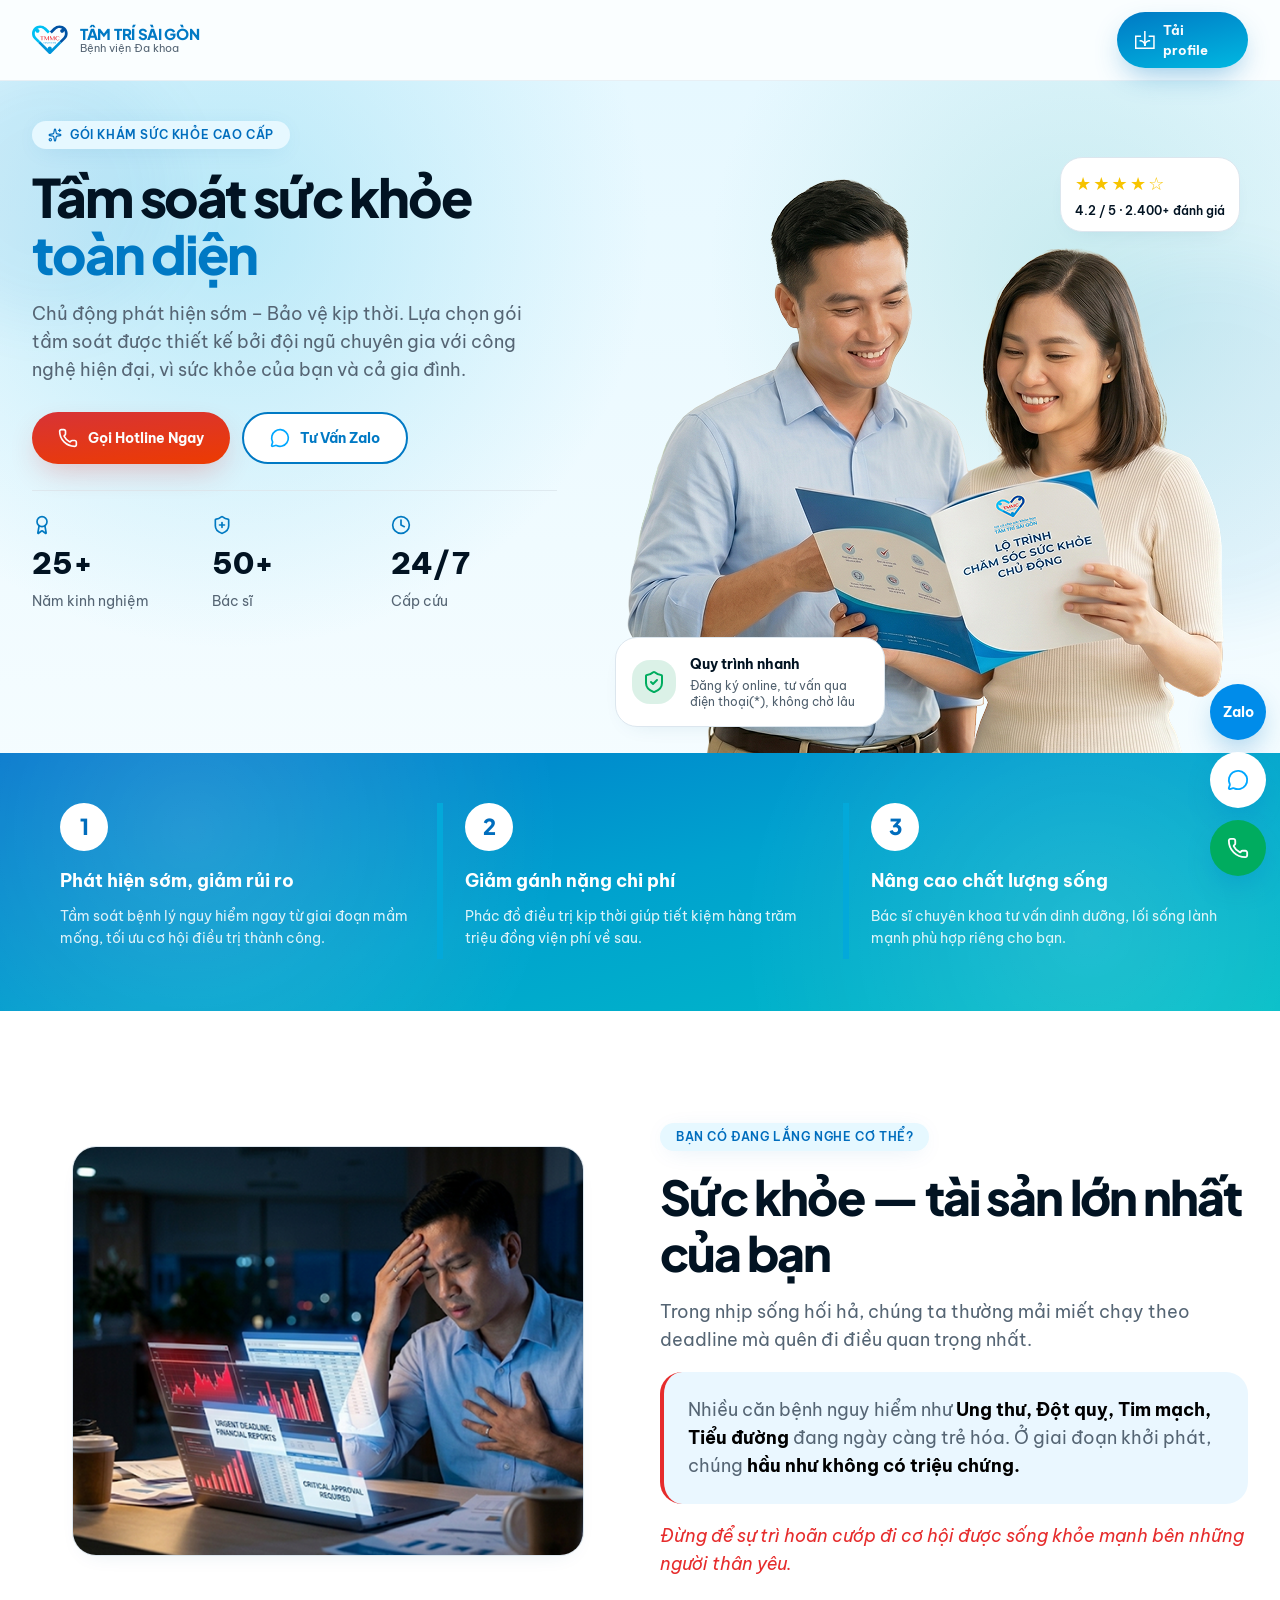
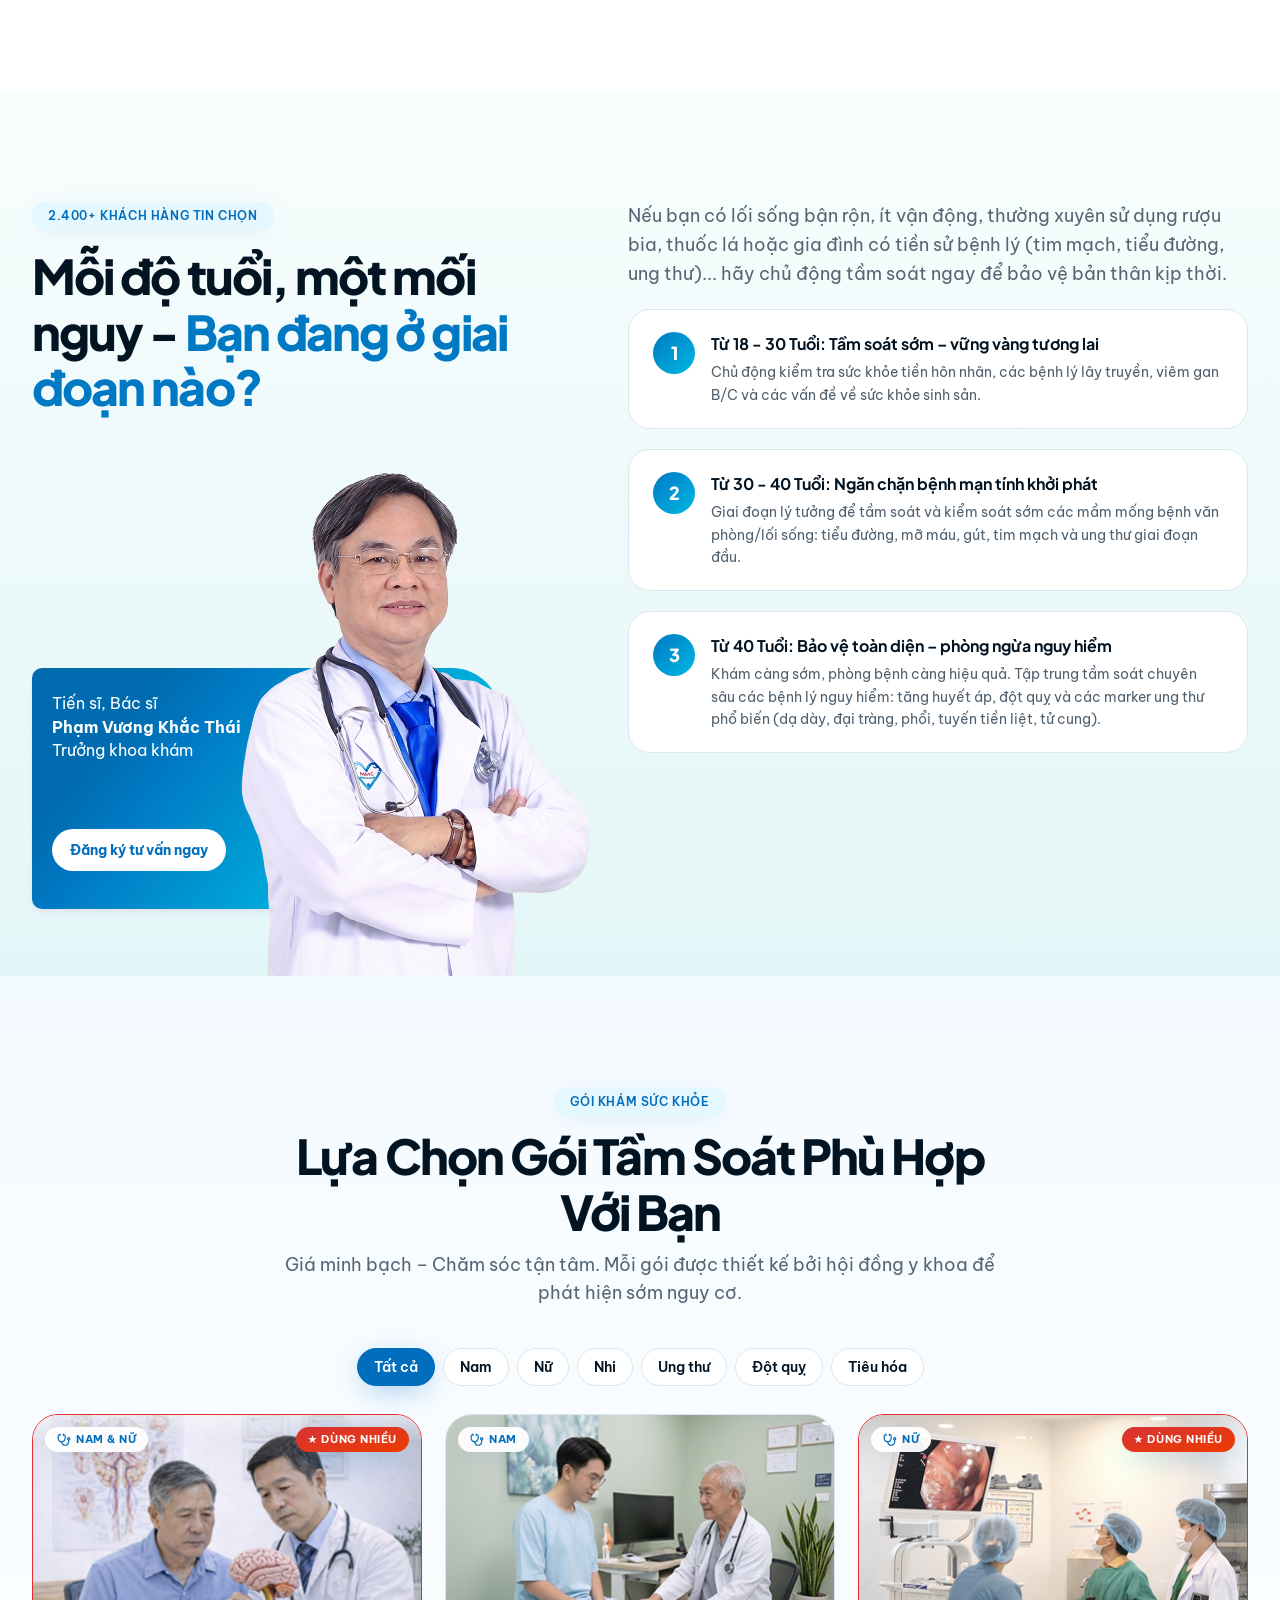
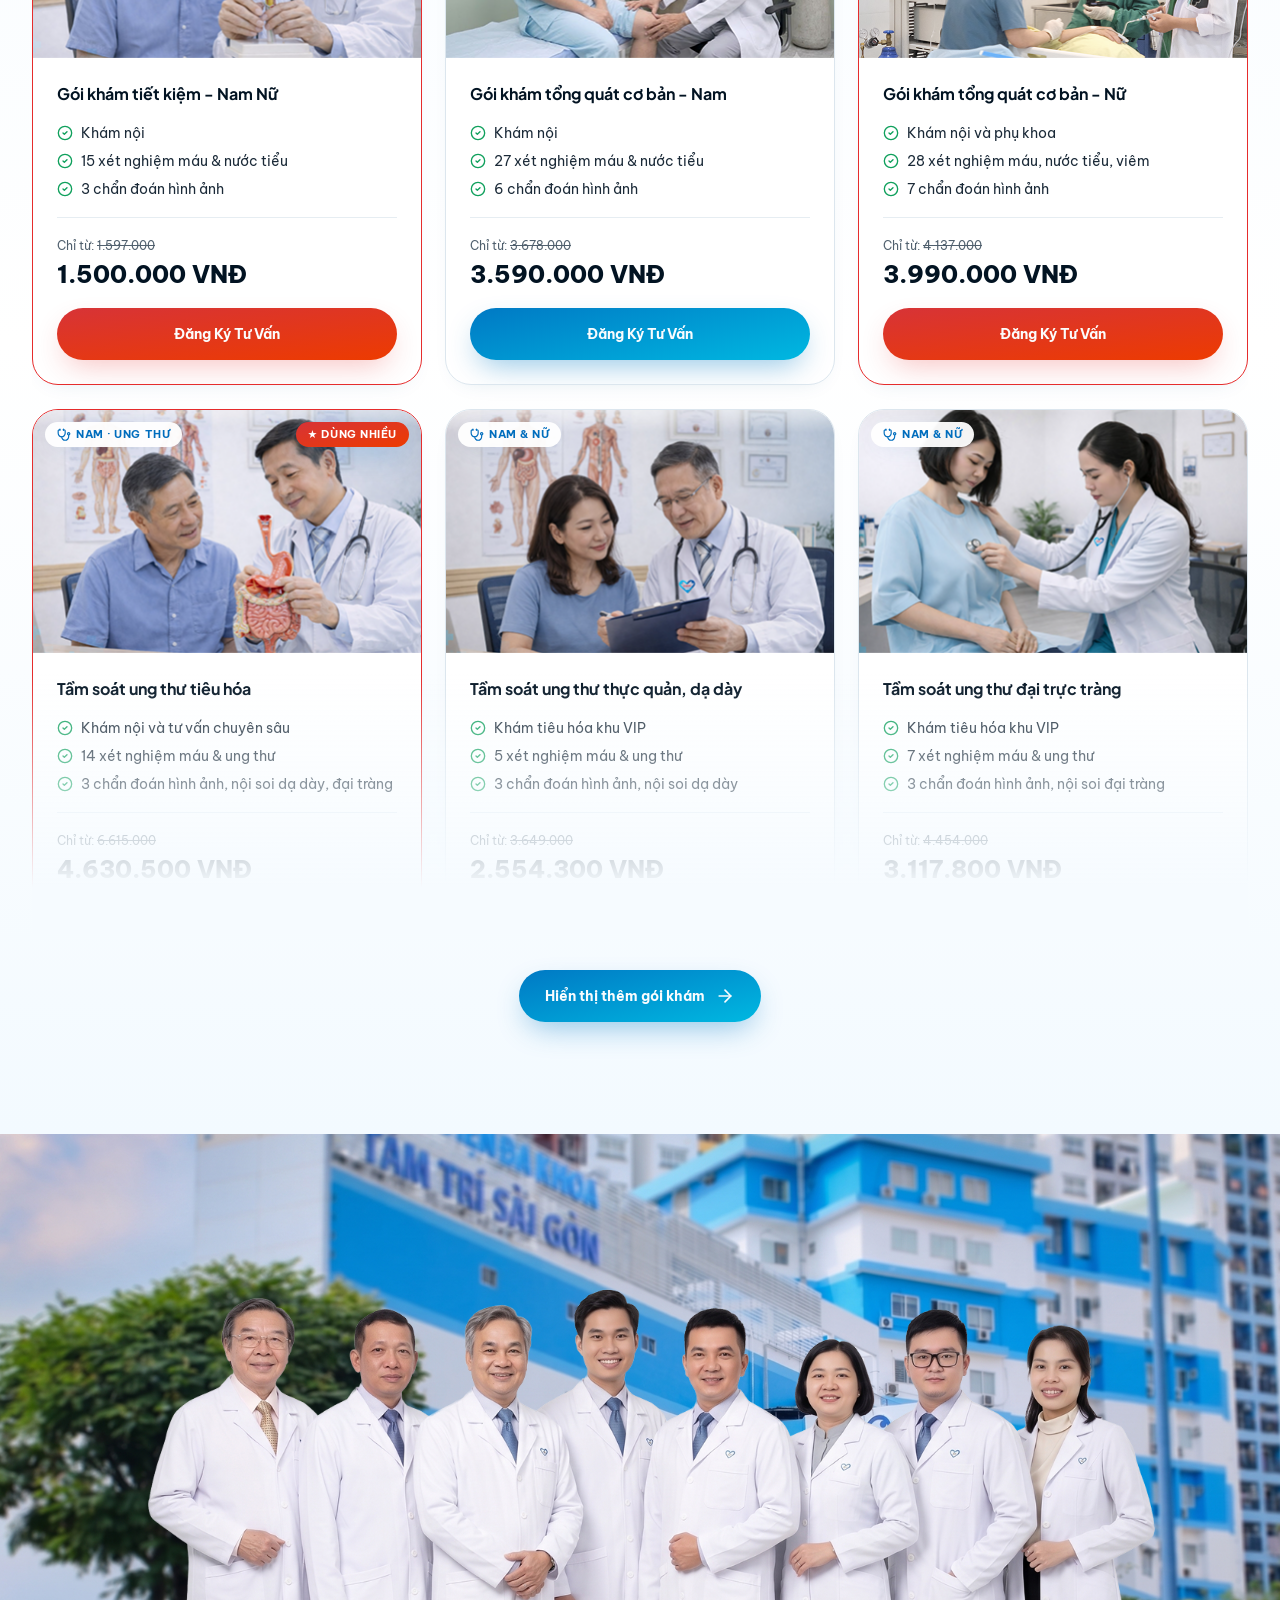
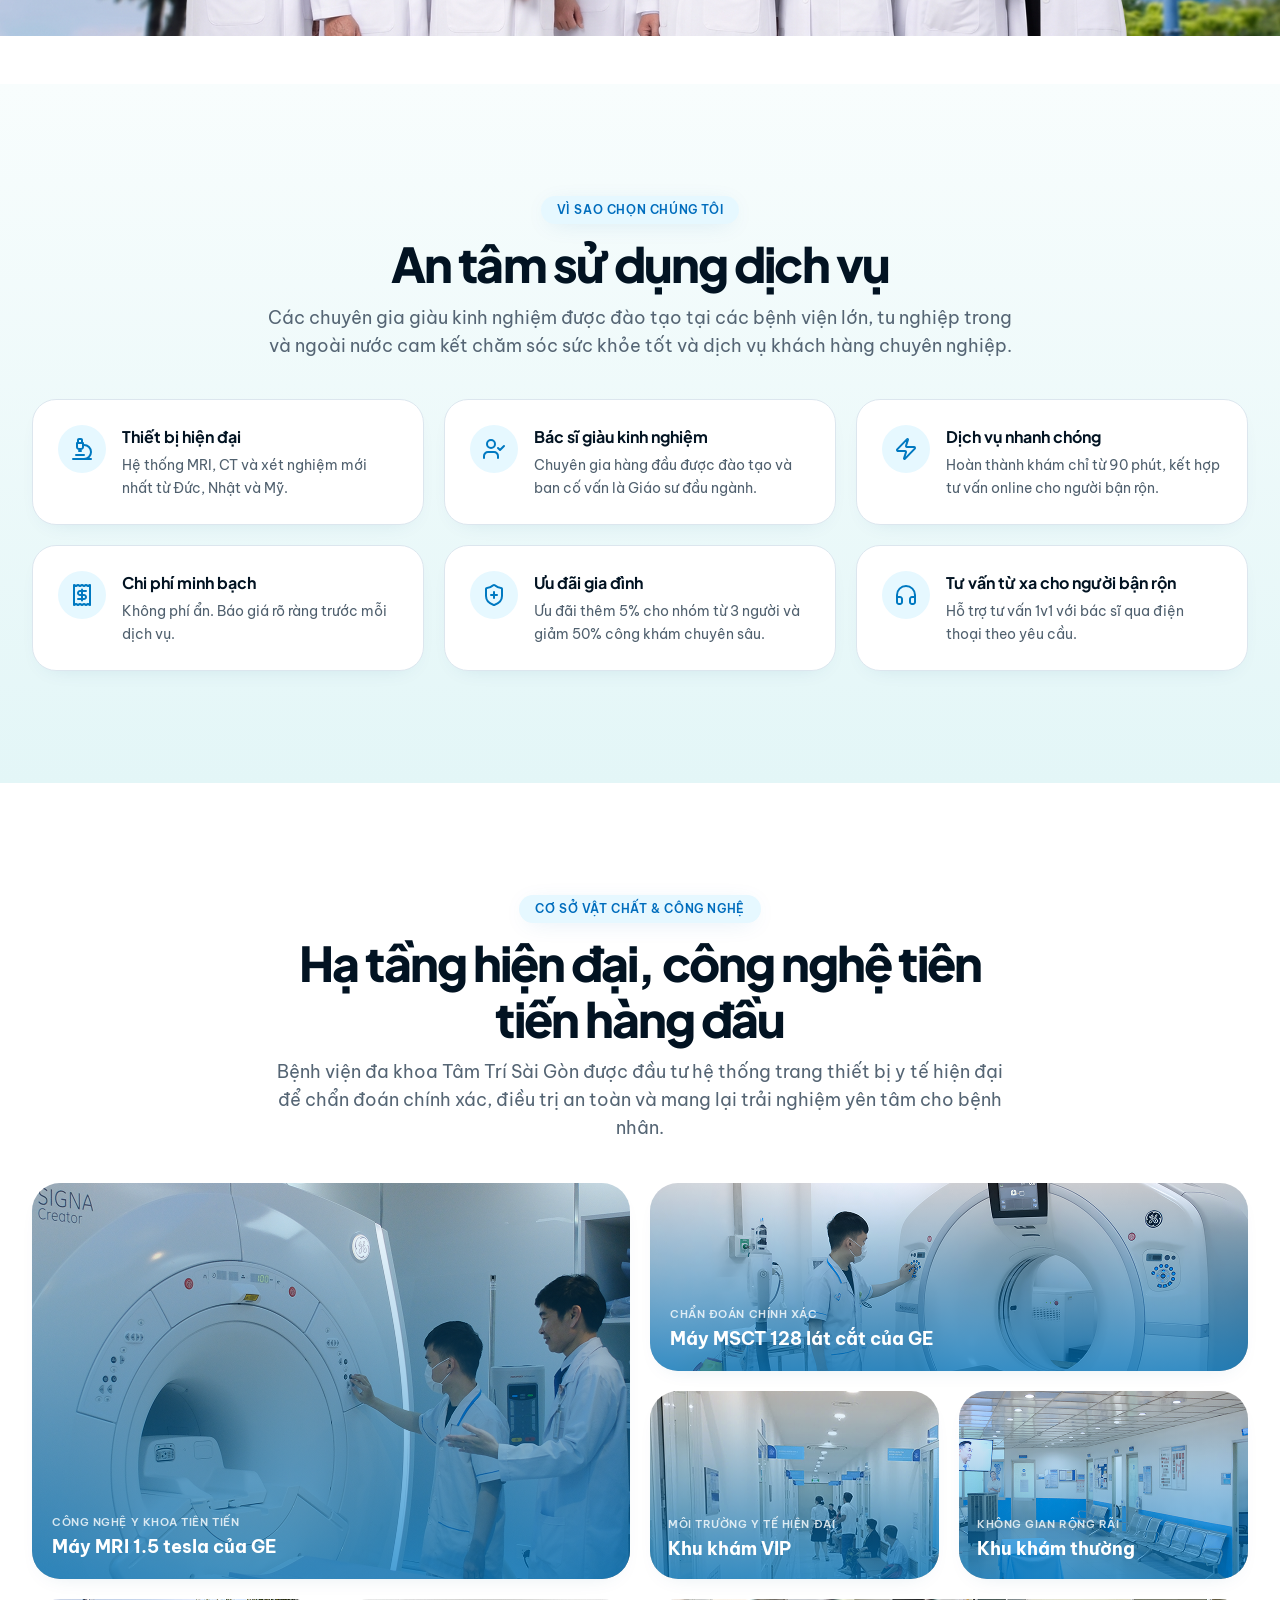
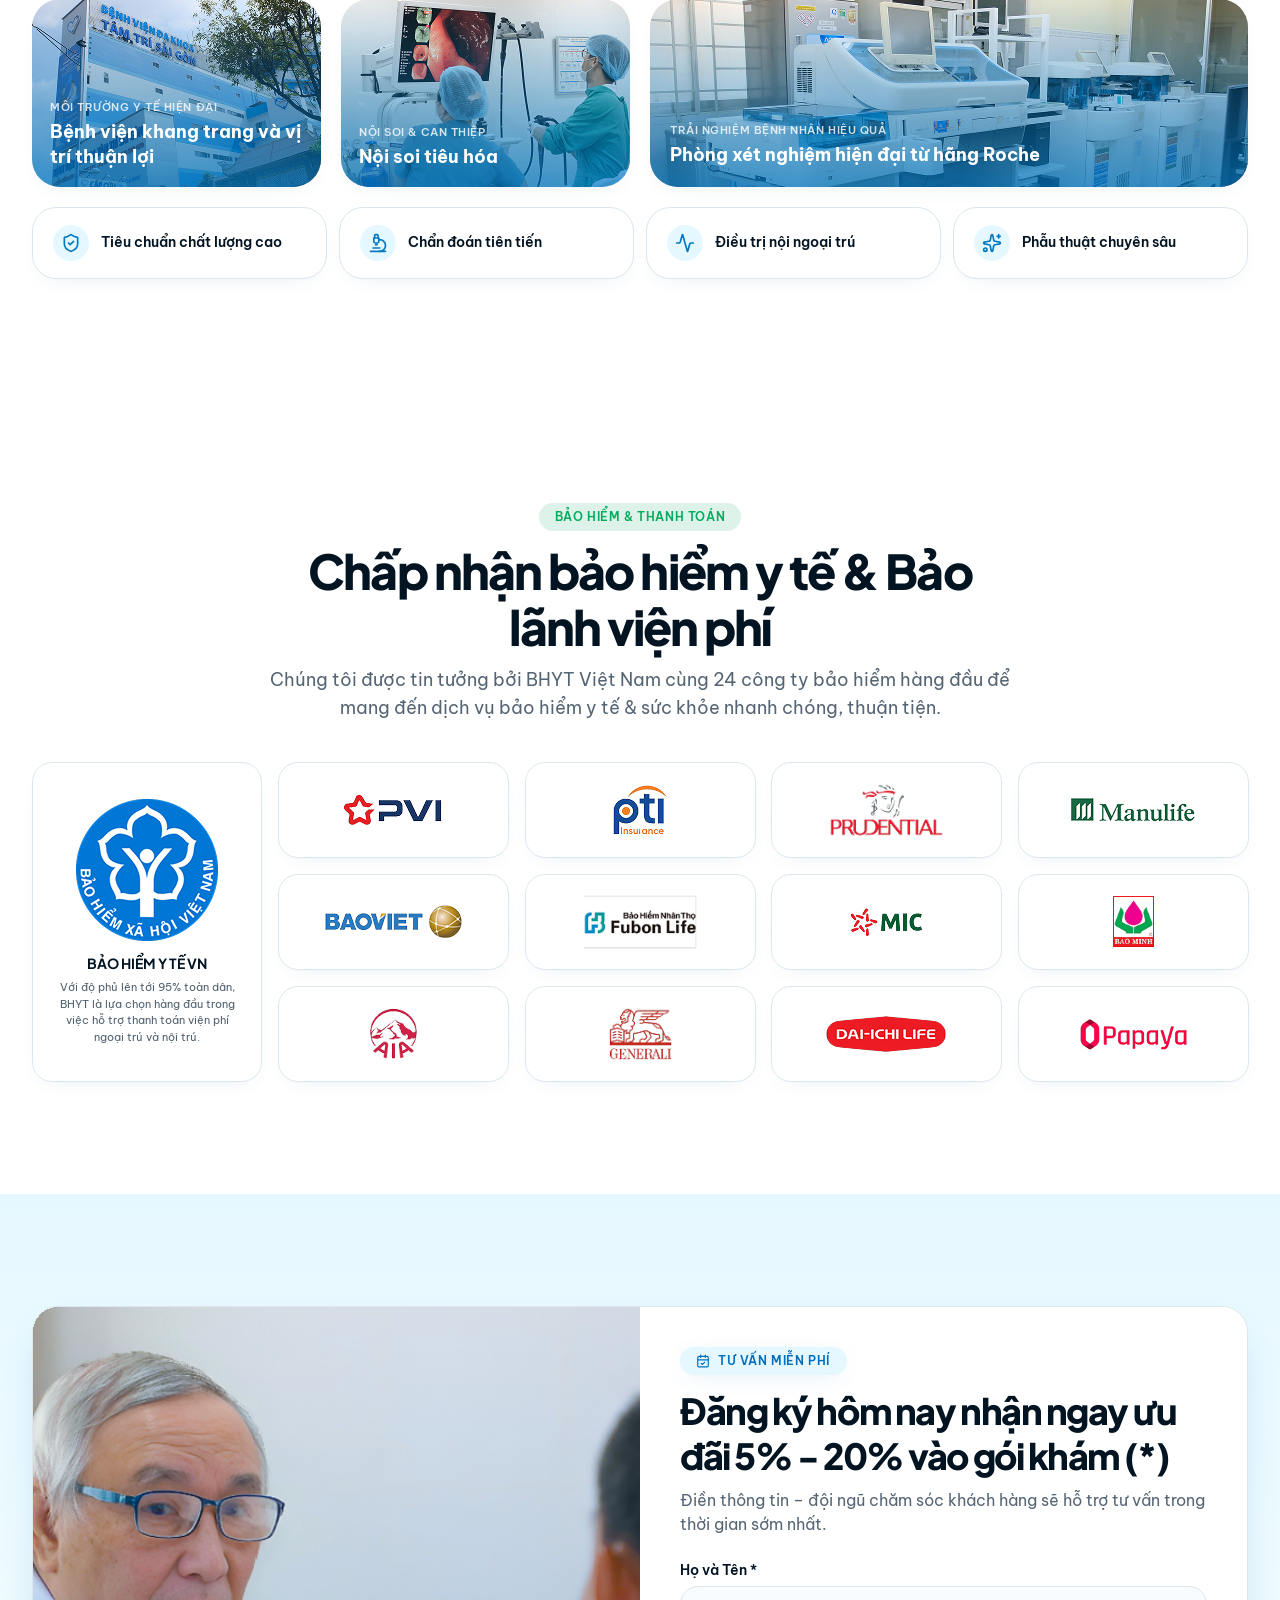
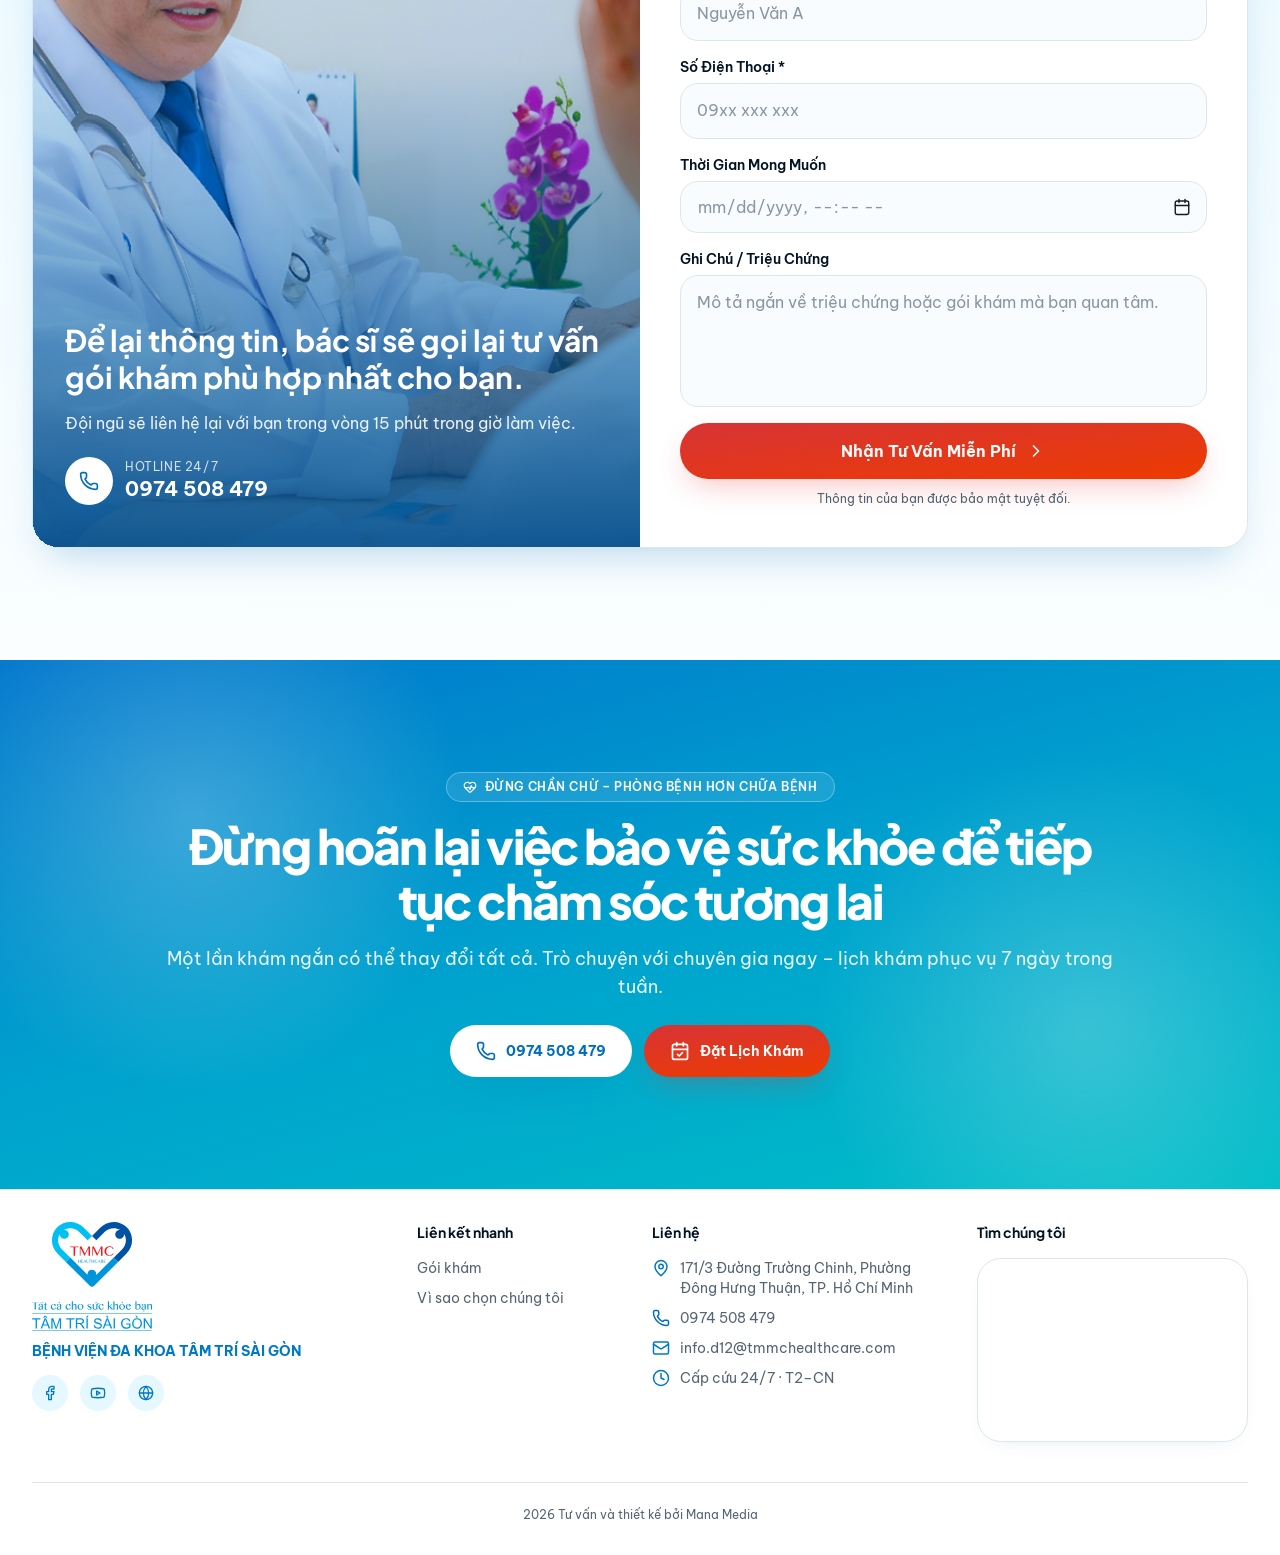
==== index.html @ 932e4b63 "fix lỗi in đậm chống Bot" ====
<!DOCTYPE html>
<html lang="vi">
  <head>
    <meta charset="UTF-8" />
    <meta name="viewport" content="width=device-width, initial-scale=1.0" />
    <link rel="icon" type="image/svg+xml" href="assets/icons/icon-17.svg" />
    <link rel="apple-touch-icon" href="assets/icons/icon-17.svg" />
    <script>
      document.documentElement.classList.add("reveal-ready");
    </script>
    <title>Tầm soát sức khỏe toàn diện | Tâm Trí Sài Gòn</title>
    <meta
      name="description"
      content="Landing page giới thiệu gói tầm soát sức khỏe toàn diện của Bệnh viện Đa khoa Tâm Trí Sài Gòn."
    />
    <link rel="stylesheet" href="styles.css?v=5" />
  </head>
  <body id="top">
    <header class="site-header">
      <div class="container header-inner">
        <a class="brand" href="#top" aria-label="Tâm Trí Sài Gòn">
          <span class="brand-mark" aria-hidden="true"></span>
          <span class="brand-copy">
            <strong>TÂM TRÍ SÀI GÒN</strong>
            <span>Bệnh viện Đa khoa</span>
          </span>
        </a>
        <a class="btn btn-primary btn-download" href="#contact">
          <span class="btn-icon" aria-hidden="true">
            <img class="icon-image" src="assets/icons/icon-18.svg" alt="" />
          </span>
          Tải profile
        </a>
      </div>
    </header>

    <main>
      <section class="hero">
        <div class="hero-glow hero-glow-left"></div>
        <div class="hero-glow hero-glow-right"></div>
        <div class="container hero-grid">
          <div class="hero-copy">
            <div class="eyebrow eyebrow-blue">
              <span class="eyebrow-icon" aria-hidden="true">
                <img class="icon-image" src="assets/icons/icon-11.svg" alt="" />
              </span>
              Gói khám sức khỏe cao cấp
            </div>
            <h1>
              Tầm soát sức khỏe
              <span>toàn diện</span>
            </h1>
            <p class="hero-description">
              Chủ động phát hiện sớm – Bảo vệ kịp thời. Lựa chọn gói tầm
              soát được thiết kế bởi đội ngũ chuyên gia với công nghệ hiện
              đại, vì sức khỏe của bạn và cả gia đình.
            </p>
            <div class="hero-actions">
              <a class="btn btn-hot" href="tel:0974508479">
                <span class="btn-icon" aria-hidden="true">
                  <img class="icon-image" src="assets/icons/icon-29.svg" alt="" />
                </span>
                Gọi Hotline Ngay
              </a>
              <a class="btn btn-outline" href="https://zalo.me/3512814169751726186" target="_blank" rel="noopener">
                <span class="btn-icon" aria-hidden="true">
                  <img class="icon-image" src="assets/icons/icon-34.svg" alt="" />
                </span>
                Tư Vấn Zalo
              </a>
            </div>
            <ul class="hero-stats" aria-label="Số liệu nổi bật">
              <li>
                <span class="stat-icon">
                  <img class="icon-image" src="assets/icons/icon-25.svg" alt="" />
                </span>
                <strong>25+</strong>
                <span>Năm kinh nghiệm</span>
              </li>
              <li>
                <span class="stat-icon">
                  <img class="icon-image" src="assets/icons/icon-26.svg" alt="" />
                </span>
                <strong>50+</strong>
                <span>Bác sĩ</span>
              </li>
              <li>
                <span class="stat-icon">
                  <img class="icon-image" src="assets/icons/icon-33.svg" alt="" />
                </span>
                <strong>24/7</strong>
                <span>Cấp cứu</span>
              </li>
            </ul>
          </div>

          <div class="hero-media">
            <div class="rating-badge">
              <div class="rating-stars" aria-hidden="true">★★★★☆</div>
              <p>4.2 / 5 · 2.400+ đánh giá</p>
            </div>
            <img
              class="hero-couple"
              src="assets/images/hero-couple.png"
              alt="Khách hàng xem brochure chăm sóc sức khỏe"
            />
            <div class="quick-card">
              <div class="quick-card-icon">
                <img class="icon-image" src="assets/icons/icon-42.svg" alt="" />
              </div>
              <div>
                <strong>Quy trình nhanh</strong>
                <span>Đăng ký online, tư vấn qua điện thoại(*), không chờ lâu</span>
              </div>
            </div>
          </div>
        </div>

        <div class="hero-strip">
          <div class="container hero-strip-grid">
            <article>
              <div class="strip-number">1</div>
              <strong>Phát hiện sớm, giảm rủi ro</strong>
              <p>Tầm soát bệnh lý nguy hiểm ngay từ giai đoạn mầm mống, tối ưu cơ hội điều trị thành công.</p>
            </article>
            <article>
              <div class="strip-number">2</div>
              <strong>Giảm gánh nặng chi phí</strong>
              <p>Phác đồ điều trị kịp thời giúp tiết kiệm hàng trăm triệu đồng viện phí về sau.</p>
            </article>
            <article>
              <div class="strip-number">3</div>
              <strong>Nâng cao chất lượng sống</strong>
              <p>Bác sĩ chuyên khoa tư vấn dinh dưỡng, lối sống lành mạnh phù hợp riêng cho bạn.</p>
            </article>
          </div>
        </div>
      </section>

      <section class="section story">
        <div class="container split-grid">
          <figure class="image-card story-image">
            <img
              src="assets/images/stress-warning.png"
              alt="Người đàn ông mệt mỏi vì áp lực công việc"
            />
          </figure>
          <div class="story-copy">
            <div class="eyebrow eyebrow-soft">Bạn có đang lắng nghe cơ thể?</div>
            <h2>Sức khỏe — tài sản lớn nhất của bạn</h2>
            <p>
              Trong nhịp sống hối hả, chúng ta thường mải miết chạy theo deadline
              mà quên đi điều quan trọng nhất.
            </p>
            <div class="quote-box">
              Nhiều căn bệnh nguy hiểm như <strong>Ung thư, Đột quỵ, Tim mạch, Tiểu đường</strong>
              đang ngày càng trẻ hóa. Ở giai đoạn khởi phát, chúng
              <strong>hầu như không có triệu chứng.</strong>
            </div>
            <p class="story-highlight">
              Đừng để sự trì hoãn cướp đi cơ hội được sống khỏe mạnh bên những
              người thân yêu.
            </p>
          </div>
        </div>
      </section>

      <section class="section section-soft age-section" id="age-stages">
        <div class="container age-grid">
          <div class="age-lead">
            <div class="eyebrow eyebrow-soft">2.400+ khách hàng tin chọn</div>
            <h2>
              Mỗi độ tuổi, một mối nguy -
              <span>Bạn đang ở giai đoạn nào?</span>
            </h2>
            <div class="doctor-spotlight">
              <div class="doctor-card-bg">
                <div class="doctor-meta">
                  <p>Tiến sĩ, Bác sĩ</p>
                  <strong>Phạm Vương Khắc Thái</strong>
                  <span>Trưởng khoa khám</span>
                </div>
                <a class="btn btn-white" href="#contact">Đăng ký tư vấn ngay</a>
              </div>
              <img
                class="doctor-image"
                src="assets/images/chief-doctor.png"
                alt="Tiến sĩ, bác sĩ Phạm Vương Khắc Thái"
              />
            </div>
          </div>

          <div class="age-side">
            <p class="age-intro">
              Nếu bạn có lối sống bận rộn, ít vận động, thường xuyên sử dụng
              rượu bia, thuốc lá hoặc gia đình có tiền sử bệnh lý (tim mạch,
              tiểu đường, ung thư)... hãy chủ động tầm soát ngay để bảo vệ bản
              thân kịp thời.
            </p>

            <div class="stage-list">
              <article class="stage-card">
                <div class="stage-index">1</div>
                <div>
                  <h3>Từ 18 - 30 Tuổi: Tầm soát sớm – vững vàng tương lai</h3>
                  <p>
                    Chủ động kiểm tra sức khỏe tiền hôn nhân, các bệnh lý lây
                    truyền, viêm gan B/C và các vấn đề về sức khỏe sinh sản.
                  </p>
                </div>
              </article>
              <article class="stage-card">
                <div class="stage-index">2</div>
                <div>
                  <h3>Từ 30 - 40 Tuổi: Ngăn chặn bệnh mạn tính khởi phát</h3>
                  <p>
                    Giai đoạn lý tưởng để tầm soát và kiểm soát sớm các mầm mống
                    bệnh văn phòng/lối sống: tiểu đường, mỡ máu, gút, tim mạch và
                    ung thư giai đoạn đầu.
                  </p>
                </div>
              </article>
              <article class="stage-card">
                <div class="stage-index">3</div>
                <div>
                  <h3>Từ 40 Tuổi: Bảo vệ toàn diện – phòng ngừa nguy hiểm</h3>
                  <p>
                    Khám càng sớm, phòng bệnh càng hiệu quả. Tập trung tầm soát
                    chuyên sâu các bệnh lý nguy hiểm: tăng huyết áp, đột quỵ và
                    các marker ung thư phổ biến (dạ dày, đại tràng, phổi, tuyến
                    tiền liệt, tử cung).
                  </p>
                </div>
              </article>
            </div>
          </div>
        </div>
      </section>

      <section class="section packages" id="packages">
        <div class="container">
          <div class="section-head center">
            <div class="eyebrow eyebrow-soft">gói khám sức khỏe</div>
            <h2>Lựa Chọn Gói Tầm Soát Phù Hợp Với Bạn</h2>
            <p>
              Giá minh bạch – Chăm sóc tận tâm. Mỗi gói được thiết kế bởi hội
              đồng y khoa để phát hiện sớm nguy cơ.
            </p>
          </div>

          <div class="filter-bar" aria-label="Bộ lọc gói khám">
            <button class="filter-pill is-active" data-filter="all" type="button">Tất cả</button>
            <button class="filter-pill" data-filter="nam" type="button">Nam</button>
            <button class="filter-pill" data-filter="nu" type="button">Nữ</button>
            <button class="filter-pill" data-filter="nhi" type="button">Nhi</button>
            <button class="filter-pill" data-filter="ung-thu" type="button">Ung thư</button>
            <button class="filter-pill" data-filter="dot-quy" type="button">Đột quỵ</button>
            <button class="filter-pill" data-filter="tieu-hoa" type="button">Tiêu hóa</button>
          </div>

          <div class="package-collapse is-collapsed" id="package-collapse">
          <div class="package-grid" id="package-grid">
            <article class="package-card package-card-featured" data-filters="all nam nu tong-quat">
              <div class="package-thumb">
                <img src="assets/images/package-01.png" alt="Gói khám tiết kiệm Nam Nữ" />
                <div class="card-badge-group">
                  <span class="badge badge-soft"><img class="icon-image badge-icon" src="assets/icons/icon-09.svg" alt="" />Nam &amp; Nữ</span>
                  <span class="badge badge-hot">★ Dùng nhiều</span>
                </div>
              </div>
              <div class="package-body">
                <h3>Gói khám tiết kiệm - Nam Nữ</h3>
                <ul>
                  <li><img class="icon-image check-icon" src="assets/icons/icon-03.svg" alt="" />Khám nội</li>
                  <li><img class="icon-image check-icon" src="assets/icons/icon-03.svg" alt="" />15 xét nghiệm máu &amp; nước tiểu</li>
                  <li><img class="icon-image check-icon" src="assets/icons/icon-03.svg" alt="" />3 chẩn đoán hình ảnh</li>
                </ul>
                <div class="package-price">
                  <span>Chỉ từ: <s>1.597.000</s></span>
                  <strong>1.500.000 VNĐ</strong>
                </div>
                <a class="btn btn-hot btn-block" href="#contact">Đăng Ký Tư Vấn</a>
              </div>
            </article>

            <article class="package-card" data-filters="all nam tong-quat">
              <div class="package-thumb">
                <img src="assets/images/package-02.png" alt="Gói khám tổng quát cơ bản Nam" />
                <div class="card-badge-group">
                  <span class="badge badge-soft"><img class="icon-image badge-icon" src="assets/icons/icon-09.svg" alt="" />Nam</span>
                </div>
              </div>
              <div class="package-body">
                <h3>Gói khám tổng quát cơ bản - Nam</h3>
                <ul>
                  <li><img class="icon-image check-icon" src="assets/icons/icon-03.svg" alt="" />Khám nội</li>
                  <li><img class="icon-image check-icon" src="assets/icons/icon-03.svg" alt="" />27 xét nghiệm máu &amp; nước tiểu</li>
                  <li><img class="icon-image check-icon" src="assets/icons/icon-03.svg" alt="" />6 chẩn đoán hình ảnh</li>
                </ul>
                <div class="package-price">
                  <span>Chỉ từ: <s>3.678.000</s></span>
                  <strong>3.590.000 VNĐ</strong>
                </div>
                <a class="btn btn-primary btn-block" href="#contact">Đăng Ký Tư Vấn</a>
              </div>
            </article>

            <article class="package-card package-card-featured" data-filters="all nu tong-quat">
              <div class="package-thumb">
                <img src="assets/images/package-03.png" alt="Gói khám tổng quát cơ bản Nữ" />
                <div class="card-badge-group">
                  <span class="badge badge-soft"><img class="icon-image badge-icon" src="assets/icons/icon-09.svg" alt="" />Nữ</span>
                  <span class="badge badge-hot">★ Dùng nhiều</span>
                </div>
              </div>
              <div class="package-body">
                <h3>Gói khám tổng quát cơ bản - Nữ</h3>
                <ul>
                  <li><img class="icon-image check-icon" src="assets/icons/icon-03.svg" alt="" />Khám nội và phụ khoa</li>
                  <li><img class="icon-image check-icon" src="assets/icons/icon-03.svg" alt="" />28 xét nghiệm máu, nước tiểu, viêm</li>
                  <li><img class="icon-image check-icon" src="assets/icons/icon-03.svg" alt="" />7 chẩn đoán hình ảnh</li>
                </ul>
                <div class="package-price">
                  <span>Chỉ từ: <s>4.137.000</s></span>
                  <strong>3.990.000 VNĐ</strong>
                </div>
                <a class="btn btn-hot btn-block" href="#contact">Đăng Ký Tư Vấn</a>
              </div>
            </article>

            <article class="package-card package-card-featured" data-filters="all nam ung-thu tieu-hoa">
              <div class="package-thumb">
                <img src="assets/images/package-04.png" alt="Tầm soát ung thư tiêu hóa" />
                <div class="card-badge-group">
                  <span class="badge badge-soft"><img class="icon-image badge-icon" src="assets/icons/icon-09.svg" alt="" />Nam · Ung thư</span>
                  <span class="badge badge-hot">★ Dùng nhiều</span>
                </div>
              </div>
              <div class="package-body">
                <h3>Tầm soát ung thư tiêu hóa</h3>
                <ul>
                  <li><img class="icon-image check-icon" src="assets/icons/icon-03.svg" alt="" />Khám nội và tư vấn chuyên sâu</li>
                  <li><img class="icon-image check-icon" src="assets/icons/icon-03.svg" alt="" />14 xét nghiệm máu &amp; ung thư</li>
                  <li><img class="icon-image check-icon" src="assets/icons/icon-03.svg" alt="" />3 chẩn đoán hình ảnh, nội soi dạ dày, đại tràng</li>
                </ul>
                <div class="package-price">
                  <span>Chỉ từ: <s>6.615.000</s></span>
                  <strong>4.630.500 VNĐ</strong>
                </div>
                <a class="btn btn-hot btn-block" href="#contact">Đăng Ký Tư Vấn</a>
              </div>
            </article>

            <article class="package-card" data-filters="all nam nu ung-thu tieu-hoa">
              <div class="package-thumb">
                <img src="assets/images/package-05.png" alt="Tầm soát ung thư thực quản dạ dày" />
                <div class="card-badge-group">
                  <span class="badge badge-soft"><img class="icon-image badge-icon" src="assets/icons/icon-09.svg" alt="" />Nam &amp; Nữ</span>
                </div>
              </div>
              <div class="package-body">
                <h3>Tầm soát ung thư thực quản, dạ dày</h3>
                <ul>
                  <li><img class="icon-image check-icon" src="assets/icons/icon-03.svg" alt="" />Khám tiêu hóa khu VIP</li>
                  <li><img class="icon-image check-icon" src="assets/icons/icon-03.svg" alt="" />5 xét nghiệm máu &amp; ung thư</li>
                  <li><img class="icon-image check-icon" src="assets/icons/icon-03.svg" alt="" />3 chẩn đoán hình ảnh, nội soi dạ dày</li>
                </ul>
                <div class="package-price">
                  <span>Chỉ từ: <s>3.649.000</s></span>
                  <strong>2.554.300 VNĐ</strong>
                </div>
                <a class="btn btn-primary btn-block" href="#contact">Đăng Ký Tư Vấn</a>
              </div>
            </article>

            <article class="package-card" data-filters="all nam nu ung-thu tieu-hoa">
              <div class="package-thumb">
                <img src="assets/images/package-06.png" alt="Tầm soát ung thư đại trực tràng" />
                <div class="card-badge-group">
                  <span class="badge badge-soft"><img class="icon-image badge-icon" src="assets/icons/icon-09.svg" alt="" />Nam &amp; Nữ</span>
                </div>
              </div>
              <div class="package-body">
                <h3>Tầm soát ung thư đại trực tràng</h3>
                <ul>
                  <li><img class="icon-image check-icon" src="assets/icons/icon-03.svg" alt="" />Khám tiêu hóa khu VIP</li>
                  <li><img class="icon-image check-icon" src="assets/icons/icon-03.svg" alt="" />7 xét nghiệm máu &amp; ung thư</li>
                  <li><img class="icon-image check-icon" src="assets/icons/icon-03.svg" alt="" />3 chẩn đoán hình ảnh, nội soi đại tràng</li>
                </ul>
                <div class="package-price">
                  <span>Chỉ từ: <s>4.454.000</s></span>
                  <strong>3.117.800 VNĐ</strong>
                </div>
                <a class="btn btn-primary btn-block" href="#contact">Đăng Ký Tư Vấn</a>
              </div>
            </article>

            <article class="package-card" data-filters="all nam nu tim-mach">
              <div class="package-thumb">
                <img src="assets/images/package-07.png" alt="Tầm soát tim mạch" />
                <div class="card-badge-group">
                  <span class="badge badge-soft"><img class="icon-image badge-icon" src="assets/icons/icon-09.svg" alt="" />Nam &amp; Nữ</span>
                </div>
              </div>
              <div class="package-body">
                <h3>Tầm soát tim mạch</h3>
                <ul>
                  <li><img class="icon-image check-icon" src="assets/icons/icon-03.svg" alt="" />Khám nội tim mạch</li>
                  <li><img class="icon-image check-icon" src="assets/icons/icon-03.svg" alt="" />9 xét nghiệm máu</li>
                  <li><img class="icon-image check-icon" src="assets/icons/icon-03.svg" alt="" />3 chẩn đoán hình ảnh</li>
                </ul>
                <div class="package-price">
                  <span>Chỉ từ: <s>1.416.000</s></span>
                  <strong>1.350.000 VNĐ</strong>
                </div>
                <a class="btn btn-primary btn-block" href="#contact">Đăng Ký Tư Vấn</a>
              </div>
            </article>

            <article class="package-card package-card-featured" data-filters="all nam nu dot-quy">
              <div class="package-thumb">
                <img src="assets/images/package-08.png" alt="Tầm soát đột quỵ" />
                <div class="card-badge-group">
                  <span class="badge badge-soft"><img class="icon-image badge-icon" src="assets/icons/icon-09.svg" alt="" />Nam &amp; Nữ</span>
                  <span class="badge badge-hot">★ Dùng nhiều</span>
                </div>
              </div>
              <div class="package-body">
                <h3>Tầm soát đột quỵ</h3>
                <ul>
                  <li><img class="icon-image check-icon" src="assets/icons/icon-03.svg" alt="" />Khám đột quỵ (nội)</li>
                  <li><img class="icon-image check-icon" src="assets/icons/icon-03.svg" alt="" />15 xét nghiệm máu</li>
                  <li><img class="icon-image check-icon" src="assets/icons/icon-03.svg" alt="" />3 chẩn đoán hình ảnh, chụp CT não</li>
                </ul>
                <div class="package-price">
                  <span>Chỉ từ: <s>3.673.000</s></span>
                  <strong>3.490.000 VNĐ</strong>
                </div>
                <a class="btn btn-hot btn-block" href="#contact">Đăng Ký Tư Vấn</a>
              </div>
            </article>

            <article class="package-card" data-filters="all nu ung-thu">
              <div class="package-thumb">
                <img src="assets/images/package-09.png" alt="Tầm soát ung thư cổ tử cung và vú" />
                <div class="card-badge-group">
                  <span class="badge badge-soft"><img class="icon-image badge-icon" src="assets/icons/icon-09.svg" alt="" />Nữ</span>
                </div>
              </div>
              <div class="package-body">
                <h3>Tầm soát ung thư cổ tử cung, vú</h3>
                <ul>
                  <li><img class="icon-image check-icon" src="assets/icons/icon-03.svg" alt="" />Khám phụ khoa</li>
                  <li><img class="icon-image check-icon" src="assets/icons/icon-03.svg" alt="" />5 xét nghiệm ung thư, viêm</li>
                  <li><img class="icon-image check-icon" src="assets/icons/icon-03.svg" alt="" />2 chẩn đoán hình ảnh</li>
                </ul>
                <div class="package-price">
                  <span>Chỉ từ: <s>2.411.000</s></span>
                  <strong>2.300.000 VNĐ</strong>
                </div>
                <a class="btn btn-primary btn-block" href="#contact">Đăng Ký Tư Vấn</a>
              </div>
            </article>
          </div>
          </div>

          <div class="empty-state" id="package-empty" hidden>
            Danh mục này đang được cập nhật. Vui lòng để lại thông tin để đội ngũ tư vấn gói phù hợp cho bạn.
          </div>

          <div class="section-action">
            <button class="btn btn-primary" type="button" id="toggle-packages" aria-expanded="false">
              <span class="toggle-packages-label">Hiển thị thêm gói khám</span>
              <span class="btn-icon" aria-hidden="true">
                <img class="icon-image" src="assets/icons/icon-44.svg" alt="" />
              </span>
            </button>
          </div>
        </div>
      </section>

      <section class="team-banner">
        <div class="team-banner-media">
          <img
            class="building-image"
            src="assets/images/hospital-building.png"
            alt="Bệnh viện Tâm Trí Sài Gòn"
          />
          <img
            class="team-image"
            src="assets/images/medical-team.png"
            alt="Đội ngũ bác sĩ Tâm Trí Sài Gòn"
          />
        </div>
      </section>

      <section class="section section-soft reasons">
        <div class="container">
          <div class="section-head center">
            <div class="eyebrow eyebrow-soft">Vì sao chọn chúng tôi</div>
            <h2>An tâm sử dụng dịch vụ</h2>
            <p>
              Các chuyên gia giàu kinh nghiệm được đào tạo tại các bệnh viện
              lớn, tu nghiệp trong và ngoài nước cam kết chăm sóc sức khỏe tốt
              và dịch vụ khách hàng chuyên nghiệp.
            </p>
          </div>

          <div class="feature-grid">
            <article class="feature-card">
              <div class="feature-icon">
                <img class="icon-image" src="assets/icons/icon-36.svg" alt="" />
              </div>
              <div class="feature-text">
                <h3>Thiết bị hiện đại</h3>
                <p>Hệ thống MRI, CT và xét nghiệm mới nhất từ Đức, Nhật và Mỹ.</p>
              </div>
            </article>
            <article class="feature-card">
              <div class="feature-icon">
                <img class="icon-image" src="assets/icons/icon-28.svg" alt="" />
              </div>
              <div class="feature-text">
                <h3>Bác sĩ giàu kinh nghiệm</h3>
                <p>Chuyên gia hàng đầu được đào tạo và ban cố vấn là Giáo sư đầu ngành.</p>
              </div>
            </article>
            <article class="feature-card">
              <div class="feature-icon">
                <img class="icon-image" src="assets/icons/icon-37.svg" alt="" />
              </div>
              <div class="feature-text">
                <h3>Dịch vụ nhanh chóng</h3>
                <p>Hoàn thành khám chỉ từ 90 phút, kết hợp tư vấn online cho người bận rộn.</p>
              </div>
            </article>
            <article class="feature-card">
              <div class="feature-icon">
                <img class="icon-image" src="assets/icons/icon-24.svg" alt="" />
              </div>
              <div class="feature-text">
                <h3>Chi phí minh bạch</h3>
                <p>Không phí ẩn. Báo giá rõ ràng trước mỗi dịch vụ.</p>
              </div>
            </article>
            <article class="feature-card">
              <div class="feature-icon">
                <img class="icon-image" src="assets/icons/icon-26.svg" alt="" />
              </div>
              <div class="feature-text">
                <h3>Ưu đãi gia đình</h3>
                <p>Ưu đãi thêm 5% cho nhóm từ 3 người và giảm 50% công khám chuyên sâu.</p>
              </div>
            </article>
            <article class="feature-card">
              <div class="feature-icon">
                <img class="icon-image" src="assets/icons/icon-40.svg" alt="" />
              </div>
              <div class="feature-text">
                <h3>Tư vấn từ xa cho người bận rộn</h3>
                <p>Hỗ trợ tư vấn 1v1 với bác sĩ qua điện thoại theo yêu cầu.</p>
              </div>
            </article>
          </div>
        </div>
      </section>

      <section class="section facilities" id="facilities">
        <div class="container">
          <div class="section-head center">
            <div class="eyebrow eyebrow-soft">
              Cơ sở vật chất &amp; Công nghệ
            </div>
            <h2>Hạ tầng hiện đại, công nghệ tiên tiến hàng đầu</h2>
            <p>
              Bệnh viện đa khoa Tâm Trí Sài Gòn được đầu tư hệ thống trang thiết
              bị y tế hiện đại để chẩn đoán chính xác, điều trị an toàn và mang
              lại trải nghiệm yên tâm cho bệnh nhân.
            </p>
          </div>

          <div class="facility-grid">
            <article class="facility-card facility-card-large facility-card-mri">
              <img src="assets/images/facility-mri.png" alt="Máy MRI 1.5 tesla của GE" />
              <div class="facility-overlay">
                <span>Công nghệ y khoa tiên tiến</span>
                <strong>Máy MRI 1.5 tesla của GE</strong>
              </div>
            </article>
            <article class="facility-card facility-card-wide facility-card-ct">
              <img src="assets/images/facility-lab.png" alt="Máy MSCT 128 lát cắt của GE" />
              <div class="facility-overlay">
                <span>Chẩn đoán chính xác</span>
                <strong>Máy MSCT 128 lát cắt của GE</strong>
              </div>
            </article>
            <article class="facility-card facility-card-vip">
              <img src="assets/images/facility-regular.png" alt="Khu khám VIP" />
              <div class="facility-overlay">
                <span>Môi trường y tế hiện đại</span>
                <strong>Khu khám VIP</strong>
              </div>
            </article>
            <article class="facility-card facility-card-regular">
              <img src="assets/images/facility-endoscopy.png" alt="Khu khám thường" />
              <div class="facility-overlay">
                <span>Không gian rộng rãi</span>
                <strong>Khu khám thường</strong>
              </div>
            </article>
            <article class="facility-card facility-card-campus">
              <img src="assets/images/facility-campus.png" alt="Bệnh viện khang trang" />
              <div class="facility-overlay">
                <span>Môi trường y tế hiện đại</span>
                <strong>Bệnh viện khang trang và vị trí thuận lợi</strong>
              </div>
            </article>
            <article class="facility-card facility-card-endoscopy">
              <img src="assets/images/facility-vip.png" alt="Nội soi tiêu hóa" />
              <div class="facility-overlay">
                <span>Nội soi &amp; can thiệp</span>
                <strong>Nội soi tiêu hóa</strong>
              </div>
            </article>
            <article class="facility-card facility-card-wide facility-card-lab">
              <img src="assets/images/facility-ct.png" alt="Phòng xét nghiệm" />
              <div class="facility-overlay">
                <span>Trải nghiệm bệnh nhân hiệu quả</span>
                <strong>Phòng xét nghiệm hiện đại từ hãng Roche</strong>
              </div>
            </article>
          </div>

          <div class="facility-tags">
            <div class="facility-tag">
              <span class="facility-tag-icon"><img class="icon-image" src="assets/icons/icon-30.svg" alt="" /></span>
              Tiêu chuẩn chất lượng cao
            </div>
            <div class="facility-tag">
              <span class="facility-tag-icon"><img class="icon-image" src="assets/icons/icon-32.svg" alt="" /></span>
              Chẩn đoán tiên tiến
            </div>
            <div class="facility-tag">
              <span class="facility-tag-icon"><img class="icon-image" src="assets/icons/icon-21.svg" alt="" /></span>
              Điều trị nội ngoại trú
            </div>
            <div class="facility-tag">
              <span class="facility-tag-icon"><img class="icon-image" src="assets/icons/icon-38.svg" alt="" /></span>
              Phẫu thuật chuyên sâu
            </div>
          </div>
        </div>
      </section>

      <section class="section insurance">
        <div class="container">
          <div class="section-head center">
            <div class="eyebrow eyebrow-green">Bảo hiểm &amp; Thanh toán</div>
            <h2>Chấp nhận bảo hiểm y tế &amp; Bảo lãnh viện phí</h2>
            <p>
              Chúng tôi được tin tưởng bởi BHYT Việt Nam cùng 24 công ty bảo
              hiểm hàng đầu để mang đến dịch vụ bảo hiểm y tế &amp; sức khỏe
              nhanh chóng, thuận tiện.
            </p>
          </div>

          <div class="insurance-layout">
            <article class="insurance-intro">
              <img src="assets/images/bhyt-logo.png" alt="Bảo hiểm xã hội Việt Nam" />
              <div>
                <h3>BẢO HIỂM Y TẾ VN</h3>
                <p>
                  Với độ phủ lên tới 95% toàn dân, BHYT là lựa chọn hàng đầu
                  trong việc hỗ trợ thanh toán viện phí ngoại trú và nội trú.
                </p>
              </div>
            </article>

            <div class="insurance-grid">
              <div class="insurance-logo"><img src="assets/logos/logo-06.png?v=2" alt="PVI" /></div>
              <div class="insurance-logo"><img src="assets/logos/logo-11.png?v=2" alt="PTI" /></div>
              <div class="insurance-logo"><img src="assets/logos/logo-08.png?v=2" alt="Prudential" /></div>
              <div class="insurance-logo"><img src="assets/logos/logo-04.png?v=2" alt="Manulife" /></div>
              <div class="insurance-logo"><img src="assets/logos/logo-03.png?v=2" alt="Bảo Việt" /></div>
              <div class="insurance-logo"><img src="assets/logos/logo-12.png?v=2" alt="Fubon Life" /></div>
              <div class="insurance-logo"><img src="assets/logos/logo-05.png?v=2" alt="MIC" /></div>
              <div class="insurance-logo"><img src="assets/logos/logo-10.png?v=2" alt="Bảo Minh" /></div>
              <div class="insurance-logo"><img src="assets/logos/logo-02.png?v=2" alt="AIA" /></div>
              <div class="insurance-logo"><img src="assets/logos/logo-07.png?v=2" alt="Generali" /></div>
              <div class="insurance-logo"><img src="assets/logos/logo-01.png?v=2" alt="Dai-ichi Life" /></div>
              <div class="insurance-logo"><img src="assets/logos/logo-09.png?v=2" alt="Papaya" /></div>
            </div>
          </div>
        </div>
      </section>

      <section class="section contact-section" id="contact">
        <div class="container contact-shell">
          <div class="contact-visual">
            <img
              src="assets/images/senior-doctor.png"
              alt="Bác sĩ tư vấn cho bệnh nhân"
            />
            <div class="contact-visual-overlay"></div>
            <div class="contact-visual-copy">
              <h2>Để lại thông tin, bác sĩ sẽ gọi lại tư vấn gói khám phù hợp nhất cho bạn.</h2>
              <p>Đội ngũ sẽ liên hệ lại với bạn trong vòng 15 phút trong giờ làm việc.</p>
              <div class="hotline-card">
                <span class="hotline-icon">
                  <img class="icon-image" src="assets/icons/icon-15.svg" alt="" />
                </span>
                <div>
                  <span>Hotline 24/7</span>
                  <strong>0974 508 479</strong>
                </div>
              </div>
            </div>
          </div>

          <div class="contact-form-card">
            <div class="eyebrow eyebrow-soft">
              <span class="eyebrow-icon" aria-hidden="true">
                <img class="icon-image" src="assets/icons/icon-14.svg" alt="" />
              </span>
              Tư Vấn Miễn Phí
            </div>
            <h2>Đăng ký hôm nay nhận ngay ưu đãi 5% - 20% vào gói khám (*)</h2>
            <p>
              Điền thông tin – đội ngũ chăm sóc khách hàng sẽ hỗ trợ tư vấn trong thời gian sớm nhất.
            </p>
            <form class="contact-form">
              <label>
                <span>Họ và Tên *</span>
                <input type="text" name="name" placeholder="Nguyễn Văn A" required />
              </label>
              <label>
                <span>Số Điện Thoại *</span>
                <input type="tel" name="phone" placeholder="09xx xxx xxx" required pattern="[0-9\s().+-]{8,}" />
              </label>
              <label>
                <span>Thời Gian Mong Muốn</span>
                <span class="field-with-icon">
                  <input type="datetime-local" name="time" />
                  <img class="field-icon" src="assets/icons/calendar-black.svg" alt="" aria-hidden="true" />
                </span>
              </label>
              <label>
                <span>Ghi Chú / Triệu Chứng</span>
                <textarea
                  name="note"
                  rows="5"
                  placeholder="Mô tả ngắn về triệu chứng hoặc gói khám mà bạn quan tâm."
                ></textarea>
              </label>
              <div class="hp-field" aria-hidden="true">
                <label>Vui lòng để trống ô này
                  <input type="text" name="company" tabindex="-1" autocomplete="off" />
                </label>
              </div>
              <button class="btn btn-hot btn-block btn-large" type="submit">
                Nhận Tư Vấn Miễn Phí
                <span class="btn-icon" aria-hidden="true">
                  <img class="icon-image" src="assets/icons/icon-13.svg" alt="" />
                </span>
              </button>
              <p class="form-status" role="status" hidden></p>
              <p class="form-note">Thông tin của bạn được bảo mật tuyệt đối.</p>
            </form>
          </div>
        </div>
      </section>

      <section class="section cta-band">
        <div class="container cta-content">
          <div class="eyebrow eyebrow-white">
            <span class="eyebrow-icon" aria-hidden="true">
              <img class="icon-image" src="assets/icons/icon-10.svg" alt="" />
            </span>
            Đừng chần chừ – Phòng bệnh hơn chữa bệnh
          </div>
          <h2>Đừng hoãn lại việc bảo vệ sức khỏe để tiếp tục chăm sóc tương lai</h2>
          <p>
            Một lần khám ngắn có thể thay đổi tất cả. Trò chuyện với chuyên gia ngay –
            lịch khám phục vụ 7 ngày trong tuần.
          </p>
          <div class="cta-actions">
            <a class="btn btn-white" href="tel:0974508479">
              <span class="btn-icon" aria-hidden="true">
                <img class="icon-image" src="assets/icons/icon-15.svg" alt="" />
              </span>
              0974 508 479
            </a>
            <a class="btn btn-hot" href="#contact">
              <span class="btn-icon" aria-hidden="true">
                <img class="icon-image" src="assets/icons/icon-06.svg" alt="" />
              </span>
              Đặt Lịch Khám
            </a>
          </div>
        </div>
      </section>
    </main>

    <footer class="site-footer">
      <div class="container footer-grid">
        <div class="footer-brand">
          <img src="assets/logo.svg" alt="Tâm Trí Sài Gòn" />
          <strong>BỆNH VIỆN ĐA KHOA TÂM TRÍ SÀI GÒN</strong>
          <div class="social-row">
            <a href="https://www.facebook.com/benhviendakhoatamtrisaigon" target="_blank" rel="noopener" aria-label="Facebook">
              <img class="icon-image" src="assets/icons/icon-39.svg" alt="" />
            </a>
            <a href="https://www.youtube.com/@benhviendakhoatamtrisaigon" target="_blank" rel="noopener" aria-label="YouTube">
              <img class="icon-image" src="assets/icons/icon-27.svg" alt="" />
            </a>
            <a href="https://bvtamtrisaigon.com.vn/" target="_blank" rel="noopener" aria-label="Website">
              <img class="icon-image" src="assets/icons/website.svg" alt="" />
            </a>
          </div>
        </div>

        <div>
          <h3>Liên kết nhanh</h3>
          <ul class="footer-links">
            <li><a href="#packages">Gói khám</a></li>
            <li><a href="#top">Vì sao chọn chúng tôi</a></li>
          </ul>
        </div>

        <div>
          <h3>Liên hệ</h3>
          <ul class="footer-links footer-contact">
            <li>
              <span class="footer-contact-icon"><img class="icon-image" src="assets/icons/icon-22.svg" alt="" /></span>
              <span>171/3 Đường Trường Chinh, Phường Đông Hưng Thuận, TP. Hồ Chí Minh</span>
            </li>
            <li>
              <span class="footer-contact-icon"><img class="icon-image" src="assets/icons/icon-15.svg" alt="" /></span>
              <a href="tel:0974508479">0974 508 479</a>
            </li>
            <li>
              <span class="footer-contact-icon"><img class="icon-image" src="assets/icons/icon-20.svg" alt="" /></span>
              <a href="mailto:info.d12@tmmchealthcare.com">info.d12@tmmchealthcare.com</a>
            </li>
            <li>
              <span class="footer-contact-icon"><img class="icon-image" src="assets/icons/icon-33.svg" alt="" /></span>
              <span>Cấp cứu 24/7 · T2–CN</span>
            </li>
          </ul>
        </div>

        <div>
          <h3>Tìm chúng tôi</h3>
          <div class="map-card">
            <iframe
              class="map-frame"
              title="Bản đồ Bệnh viện Tâm Trí Sài Gòn"
              src="https://maps.google.com/maps?q=B%E1%BB%87nh%20vi%E1%BB%87n%20%C4%90a%20khoa%20T%C3%A2m%20Tr%C3%AD%20S%C3%A0i%20G%C3%B2n&z=16&output=embed"
              referrerpolicy="no-referrer-when-downgrade"
            ></iframe>
          </div>
        </div>
      </div>

      <div class="container footer-bottom">
        <p>2026 Tư vấn và thiết kế bởi Mana Media</p>
      </div>
    </footer>

    <div class="floating-actions" aria-label="Liên hệ nhanh">
      <a class="floating-action floating-zalo" href="https://zalo.me/3512814169751726186" target="_blank" rel="noopener">Zalo</a>
      <a class="floating-action floating-chat" href="https://m.me/731933220266751" target="_blank" rel="noopener" aria-label="Nhắn tin tư vấn">
        <img class="icon-image" src="assets/icons/icon-34.svg" alt="" />
      </a>
      <a class="floating-action floating-call" href="tel:0974508479" aria-label="Gọi hotline">
        <img class="icon-image" src="assets/icons/icon-29.svg" alt="" />
      </a>
    </div>

    <script src="script.js?v=5"></script>
  </body>
</html>
---- styles.css ----
@import url("https://fonts.googleapis.com/css2?family=Be+Vietnam+Pro:wght@400;500;600;700&family=Plus+Jakarta+Sans:wght@600;700;800&display=swap");

:root {
  --blue-900: #021322;
  --blue-700: #006dbd;
  --blue-600: #0079c4;
  --blue-500: #00a2ce;
  --cyan-400: #00bec7;
  --red-600: #d73337;
  --red-500: #e62c2c;
  --red-400: #ed3b00;
  --green-500: #0fa05c;
  --green-soft: rgba(15, 160, 92, 0.14);
  --text: #021322;
  --muted: #556574;
  --muted-2: #50606e;
  --line: #dce6ee;
  --surface: #fafeff;
  --surface-soft: #eaf7ff;
  --surface-mint: linear-gradient(180deg, #f8fdfd 0%, #e3f6f7 100%);
  --shadow-lg: 0 20px 40px -16px rgba(0, 103, 178, 0.28);
  --shadow-md: 0 12px 32px -16px rgba(0, 92, 146, 0.28);
  --shadow-sm: 0 8px 24px -16px rgba(0, 83, 128, 0.2);
  --radius-xl: 28px;
  --radius-lg: 24px;
  --radius-md: 20px;
  --radius-pill: 999px;
  --container: min(1216px, calc(100% - 32px));
}

* {
  box-sizing: border-box;
}

html {
  scroll-behavior: smooth;
}

body {
  margin: 0;
  color: var(--text);
  background: #ffffff;
  font-family: "Be Vietnam Pro", Inter, system-ui, sans-serif;
  line-height: 1.6;
}

img {
  max-width: 100%;
  display: block;
}

a {
  color: inherit;
  text-decoration: none;
}

button,
input,
textarea {
  font: inherit;
}

button {
  cursor: pointer;
}

svg {
  width: 100%;
  height: 100%;
}

svg path,
svg circle {
  stroke: currentColor;
  stroke-width: 1.8;
  stroke-linecap: round;
  stroke-linejoin: round;
}

.container {
  width: var(--container);
  margin: 0 auto;
}

.section {
  padding: 112px 0;
}

.age-section {
  padding-bottom: 0;
}

.section-soft {
  background: var(--surface-mint);
}

.packages {
  background: linear-gradient(180deg, #f3faff 0%, #ffffff 55%, #f3faff 100%);
}

.center {
  text-align: center;
}

.site-header {
  position: sticky;
  top: 0;
  z-index: 50;
  background: rgba(250, 254, 255, 0.9);
  border-bottom: 1px solid rgba(220, 230, 237, 0.6);
  backdrop-filter: blur(8px);
}

.header-inner {
  display: flex;
  align-items: center;
  justify-content: space-between;
  gap: 20px;
  min-height: 76px;
  padding: 12px 0;
}

.brand {
  display: inline-flex;
  align-items: center;
  gap: 12px;
}

.brand-mark {
  width: 36px;
  height: 36px;
  flex: 0 0 36px;
  background-image: url("assets/icons/icon-17.svg");
  background-repeat: no-repeat;
  background-size: 36px 36px;
  background-position: top center;
}

.brand-copy {
  display: grid;
  gap: 2px;
  line-height: 1;
}

.brand-copy strong {
  color: var(--blue-600);
  font-family: "Plus Jakarta Sans", "Be Vietnam Pro", sans-serif;
  font-size: 15px;
  font-weight: 800;
  letter-spacing: -0.02em;
}

.brand-copy span {
  color: var(--muted);
  font-size: 11px;
  font-weight: 400;
}

.btn {
  display: inline-flex;
  align-items: center;
  justify-content: center;
  gap: 10px;
  min-height: 52px;
  padding: 14px 26px;
  border: 0;
  border-radius: var(--radius-pill);
  font-weight: 700;
  font-size: 14px;
  line-height: 20px;
  transition: transform 0.25s ease, box-shadow 0.25s ease, background 0.25s ease;
}

.btn:hover {
  transform: translateY(-2px);
}

.btn-download {
  min-height: 36px;
  padding: 8px 18px;
  gap: 8px;
  font-size: 13px;
}

.btn-download .btn-icon {
  width: 18px;
  height: 18px;
}

.btn:focus-visible,
.filter-pill:focus-visible,
.contact-form input:focus-visible,
.contact-form textarea:focus-visible {
  outline: 3px solid rgba(0, 121, 196, 0.25);
  outline-offset: 2px;
}

.btn-icon {
  width: 20px;
  height: 20px;
  flex: 0 0 20px;
}

.icon-image {
  display: block;
  width: 100%;
  height: 100%;
  object-fit: contain;
}

.btn-primary {
  color: #f9fcfe;
  background: linear-gradient(167deg, var(--blue-600) 0%, #00b8e1 100%);
  box-shadow: 0 12px 30px -8px rgba(0, 121, 196, 0.45);
}

.btn-hot {
  color: #fcfcfc;
  background: linear-gradient(174deg, var(--red-600) 0%, var(--red-400) 100%);
  box-shadow: 0 12px 30px -8px rgba(230, 44, 44, 0.3);
}

.btn-outline {
  color: var(--blue-600);
  background: #ffffff;
  border: 2px solid var(--blue-600);
}

.btn-light {
  border-color: rgba(255, 255, 255, 0.45);
  color: #ffffff;
  background: rgba(255, 255, 255, 0.1);
}

.btn-white {
  color: var(--blue-700);
  background: #ffffff;
  box-shadow: var(--shadow-lg);
}

.btn-block {
  width: 100%;
}

.btn-large {
  min-height: 56px;
  font-size: 16px;
}

.hero {
  position: relative;
  overflow: clip;
  background: linear-gradient(180deg, #e6f8ff 0%, #fafeff 100%);
}

.hero::before {
  content: "";
  position: absolute;
  inset: 0;
  background:
    radial-gradient(circle at 18% 16%, rgba(145, 219, 242, 0.55), transparent 32%),
    radial-gradient(circle at 84% 20%, rgba(159, 218, 221, 0.45), transparent 28%);
  pointer-events: none;
}

.hero-glow {
  position: absolute;
  border-radius: 50%;
  filter: blur(28px);
  opacity: 0.35;
  pointer-events: none;
}

.hero-glow-left {
  top: -20px;
  left: -80px;
  width: 260px;
  height: 260px;
  background: rgba(0, 121, 196, 0.2);
}

.hero-glow-right {
  top: 180px;
  right: -110px;
  width: 360px;
  height: 360px;
  background: rgba(0, 121, 196, 0.18);
}

.hero-grid {
  position: relative;
  display: grid;
  grid-template-columns: minmax(0, 1fr) minmax(420px, 647px);
  gap: 44px;
  align-items: center;
  padding: 40px 0 0;
}

.hero-copy {
  align-self: start;
}

.hero-copy h1,
.section-head h2,
.story-copy h2,
.age-lead h2,
.contact-form-card h2,
.cta-content h2 {
  margin: 0;
  font-family: "Plus Jakarta Sans", "Be Vietnam Pro", sans-serif;
  font-weight: 800;
  color: var(--text);
  letter-spacing: -0.04em;
}

.hero-copy h1 {
  margin-top: 18px;
  font-size: clamp(40px, 4.6vw, 53px);
  line-height: 1.08;
  max-width: 620px;
}

.hero-copy h1 span {
  display: block;
  color: var(--blue-600);
}

.age-lead h2 span {
  color: var(--blue-600);
}

.hero-description {
  max-width: 560px;
  margin: 18px 0 0;
  color: var(--muted);
  font-size: 18px;
  line-height: 28px;
}

.hero-actions {
  display: flex;
  flex-wrap: wrap;
  gap: 12px;
  margin-top: 28px;
}

.hero-stats {
  display: grid;
  grid-template-columns: repeat(3, minmax(0, 1fr));
  gap: 14px;
  list-style: none;
  margin: 26px 0 0;
  padding: 24px 0 0;
  border-top: 1px solid rgba(220, 230, 237, 0.8);
  max-width: 588px;
}

.hero-stats li {
  display: grid;
  gap: 10px;
}

.stat-icon {
  width: 20px;
  height: 20px;
  color: var(--blue-700);
}

.hero-stats strong {
  font-size: 30px;
  line-height: 36px;
  font-weight: 800;
}

.hero-stats span:last-child {
  color: var(--muted);
  font-size: 14px;
  line-height: 20px;
}

.hero-media {
  position: relative;
  min-height: 632px;
}

.hero-couple {
  position: absolute;
  right: 0;
  bottom: 0;
  width: min(100%, 647px);
}

.rating-badge,
.quick-card,
.package-card,
.feature-card,
.insurance-intro,
.contact-form-card,
.facility-tag,
.map-card,
.stage-card,
.image-card,
.hero-strip article {
  background: #ffffff;
  border: 1px solid var(--line);
  box-shadow: var(--shadow-sm);
}

.rating-badge {
  position: absolute;
  top: 36px;
  right: 8px;
  z-index: 2;
  border-radius: 22px;
  padding: 12px 14px;
}

.rating-stars {
  color: #fcc800;
  font-size: 18px;
  letter-spacing: 0.12em;
  background: linear-gradient(
    105deg,
    #f5c200 0%,
    #fcc800 38%,
    #fffbe0 50%,
    #fcc800 62%,
    #f5c200 100%
  );
  background-size: 300% 100%;
  -webkit-background-clip: text;
  background-clip: text;
  -webkit-text-fill-color: transparent;
  animation: star-glow 2.2s ease-in-out infinite,
    star-shimmer 2.8s linear infinite;
}

@keyframes star-glow {
  0%,
  100% {
    text-shadow: 0 0 4px rgba(252, 200, 0, 0.45), 0 0 8px rgba(252, 200, 0, 0.25);
  }
  50% {
    text-shadow: 0 0 10px rgba(252, 200, 0, 0.9),
      0 0 20px rgba(252, 200, 0, 0.6), 0 0 32px rgba(255, 176, 0, 0.4);
  }
}

@keyframes star-shimmer {
  0% {
    background-position: 140% 0;
  }
  100% {
    background-position: -40% 0;
  }
}

@media (prefers-reduced-motion: reduce) {
  .rating-stars {
    animation: none;
    -webkit-text-fill-color: #fcc800;
    text-shadow: 0 0 6px rgba(252, 200, 0, 0.5);
  }
}

.rating-badge p {
  margin: 4px 0 0;
  font-size: 12px;
  font-weight: 600;
  line-height: 16px;
}

.quick-card {
  position: absolute;
  left: 14px;
  bottom: 26px;
  z-index: 2;
  display: flex;
  align-items: center;
  gap: 14px;
  width: min(100%, 270px);
  border-radius: 22px;
  padding: 16px;
}

.quick-card-icon,
.feature-icon,
.hotline-icon,
.stage-index,
.strip-number {
  display: inline-flex;
  align-items: center;
  justify-content: center;
  flex: 0 0 auto;
}

.quick-card-icon {
  width: 44px;
  height: 44px;
  border-radius: 18px;
  background: rgba(15, 160, 92, 0.15);
  color: var(--green-500);
  padding: 10px;
}

.quick-card strong {
  display: block;
  font-size: 14px;
  line-height: 20px;
}

.quick-card span {
  display: block;
  margin-top: 4px;
  color: var(--muted-2);
  font-size: 12px;
  line-height: 16px;
}

.eyebrow {
  display: inline-flex;
  align-items: center;
  gap: 8px;
  width: fit-content;
  min-height: 28px;
  padding: 6px 16px;
  border-radius: var(--radius-pill);
  font-size: 12px;
  font-weight: 600;
  line-height: 16px;
  letter-spacing: 0.05em;
  text-transform: uppercase;
}

.eyebrow-blue,
.eyebrow-soft {
  background: #e6f8ff;
  color: var(--blue-700);
  box-shadow: 0 4px 24px -8px rgba(0, 103, 177, 0.18);
}

.eyebrow-green {
  background: var(--green-soft);
  color: #00ac5f;
}

.eyebrow-white {
  background: rgba(255, 255, 255, 0.1);
  color: #ffffff;
  border: 1px solid rgba(255, 255, 255, 0.3);
}

.eyebrow-icon {
  width: 14px;
  height: 14px;
}

.hero-strip {
  position: relative;
  overflow: hidden;
  background: linear-gradient(165deg, #0076cc 0%, #00a2ce 50%, #00bec7 100%);
  padding: 0;
}

.hero-strip::before {
  content: "";
  position: absolute;
  inset: 0;
  background:
    radial-gradient(circle at 15% 30%, rgba(255, 255, 255, 0.16), transparent 34%),
    radial-gradient(circle at 85% 70%, rgba(255, 255, 255, 0.14), transparent 32%);
  opacity: 0.9;
  pointer-events: none;
}

.hero-strip-grid {
  display: grid;
  grid-template-columns: repeat(3, minmax(0, 1fr));
  gap: 0;
  padding: 50px 0 52px;
  border-radius: 0;
  background: transparent;
}

.hero-strip article {
  position: relative;
  overflow: hidden;
  min-height: 156px;
  border: 0;
  background: transparent;
  box-shadow: none;
  padding: 0 28px;
  color: #ffffff;
}

.hero-strip article:nth-child(2)::before,
.hero-strip article:nth-child(3)::before {
  content: "";
  position: absolute;
  left: 0;
  top: 50%;
  width: 6px;
  height: 186px;
  transform: translateY(-50%);
  border-radius: 999px;
  background: #03a9da;
}

.hero-strip article > * {
  position: relative;
}

.strip-number {
  width: 48px;
  height: 48px;
  border-radius: 50%;
  background: #ffffff;
  color: var(--blue-700);
  margin-bottom: 16px;
  font-family: "Plus Jakarta Sans", sans-serif;
  font-size: 22px;
  font-weight: 800;
}

.hero-strip strong {
  display: block;
  font-size: 18px;
  line-height: 28px;
}

.hero-strip p {
  margin: 10px 0 0;
  color: rgba(255, 255, 255, 0.86);
  font-size: 14px;
  line-height: 22px;
}

.split-grid {
  display: grid;
  grid-template-columns: minmax(0, 592px) minmax(0, 1fr);
  gap: 36px;
  align-items: center;
}

.image-card {
  overflow: hidden;
  border-radius: var(--radius-lg);
}

.story-copy {
  display: grid;
  gap: 18px;
}

.story-copy h2,
.section-head h2,
.age-lead h2,
.contact-form-card h2,
.cta-content h2 {
  font-size: clamp(34px, 4vw, 48px);
  line-height: 1.16;
}

.story-copy p,
.section-head p,
.age-lead p,
.contact-form-card > p,
.cta-content p {
  margin: 0;
  color: var(--muted);
  font-size: 18px;
  line-height: 28px;
}

.quote-box {
  border-left: 4px solid var(--red-500);
  border-radius: 22px;
  background: var(--surface-soft);
  padding: 24px;
  color: var(--muted);
  font-size: 18px;
  line-height: 28px;
}

.quote-box strong {
  color: #000000;
}

.story-highlight {
  color: var(--red-500) !important;
  font-style: italic;
}

.age-grid {
  display: grid;
  grid-template-columns: minmax(0, 564px) minmax(0, 620px);
  gap: 32px;
  align-items: start;
}

.age-side {
  display: grid;
  gap: 24px;
}

.age-lead {
  display: grid;
  gap: 18px;
}

.age-lead .eyebrow {
  justify-self: start;
}

.age-lead h2 {
  max-width: 540px;
}

.age-side {
  display: grid;
  gap: 20px;
  align-content: start;
}

.age-intro {
  margin: 0;
  color: var(--muted);
  font-size: 18px;
  line-height: 1.6;
}

.doctor-spotlight {
  position: relative;
  min-height: 535px;
  margin-top: 8px;
}

.doctor-card-bg {
  position: absolute;
  left: 0;
  bottom: 67px;
  width: min(100%, 468px);
  min-height: 241px;
  padding: 24px 20px 20px;
  border-radius: 10px 48px 10px 10px;
  background: linear-gradient(
    129.41deg,
    #006caf 20.6%,
    #0079c4 32.4%,
    #00b8e1 75.7%
  );
  box-shadow: 0 4px 4px rgba(213, 47, 169, 0.08);
  display: flex;
  flex-direction: column;
  justify-content: flex-start;
  gap: 8px;
  z-index: 0;
}

.doctor-image {
  position: absolute;
  right: 0;
  bottom: 0;
  width: min(100%, 449px);
  z-index: 1;
}

.doctor-meta {
  color: #ffffff;
  max-width: 239px;
}

.doctor-meta p,
.doctor-meta span,
.doctor-meta strong {
  display: block;
  margin: 0;
  color: inherit;
  font-size: inherit;
  line-height: 1.45;
}

.doctor-meta strong {
  font-size: 16px;
  line-height: 1.5;
}

.doctor-card-bg .btn {
  align-self: flex-start;
  margin-top: auto;
  margin-bottom: 18px;
  min-height: 42px;
  padding: 10px 18px;
  box-shadow: none;
}

.stage-list {
  display: grid;
  gap: 20px;
}

.stage-card {
  display: flex;
  align-items: flex-start;
  gap: 16px;
  padding: 22px 24px;
  border-radius: 22px;
  box-shadow: none;
}

.stage-index {
  width: 42px;
  height: 42px;
  border-radius: 50%;
  color: #ffffff;
  background: linear-gradient(135deg, #0079c4 0%, #00b8e1 100%);
  font-family: "Plus Jakarta Sans", sans-serif;
  font-size: 18px;
  font-weight: 800;
  line-height: 1;
}

.stage-card h3,
.package-body h3,
.feature-card h3,
.insurance-intro h3 {
  margin: 0;
  font-family: "Plus Jakarta Sans", "Be Vietnam Pro", sans-serif;
  font-size: 16px;
  line-height: 1.45;
}

.stage-card p,
.feature-card p,
.insurance-intro p {
  margin: 6px 0 0;
  color: var(--muted-2);
  font-size: 14px;
  line-height: 1.6;
}

.section-head {
  display: grid;
  justify-items: center;
  gap: 12px;
  margin: 0 auto 40px;
  max-width: 744px;
}

.filter-bar {
  display: flex;
  flex-wrap: wrap;
  justify-content: center;
  gap: 8px;
  margin-bottom: 28px;
}

.filter-pill {
  min-height: 38px;
  padding: 8px 16px;
  border-radius: var(--radius-pill);
  border: 1px solid var(--line);
  background: #ffffff;
  color: var(--text);
  font-weight: 600;
  font-size: 14px;
  line-height: 20px;
  transition: background 0.2s ease, color 0.2s ease, border-color 0.2s ease;
}

.filter-pill.is-active {
  border-color: var(--blue-700);
  color: #ffffff;
  background: var(--blue-700);
  box-shadow: 0 8px 30px -6px rgba(0, 118, 204, 0.4);
}

.package-grid {
  display: grid;
  grid-template-columns: repeat(3, minmax(0, 1fr));
  gap: 24px 23px;
}

.package-collapse {
  position: relative;
}

.package-collapse.is-collapsed {
  max-height: 1120px;
  overflow: hidden;
}

.package-collapse.is-collapsed::after {
  content: "";
  position: absolute;
  left: 0;
  right: 0;
  bottom: 0;
  height: 260px;
  background: linear-gradient(180deg, rgba(246, 251, 255, 0) 0%, #f6fbff 82%);
  pointer-events: none;
}

#toggle-packages .btn-icon img {
  transition: transform 0.25s ease;
}

#toggle-packages.is-expanded .btn-icon img {
  transform: rotate(180deg);
}

.package-card {
  overflow: hidden;
  border-radius: 26px;
  background: #ffffff;
}

.package-card-featured {
  border-color: var(--red-500);
}

.package-thumb {
  position: relative;
  overflow: hidden;
  aspect-ratio: 387 / 242;
}

.package-thumb img {
  width: 100%;
  height: 100%;
  object-fit: cover;
}

.card-badge-group {
  position: absolute;
  inset: 12px 12px auto;
  display: flex;
  justify-content: space-between;
  gap: 8px;
  align-items: flex-start;
}

.badge {
  display: inline-flex;
  align-items: center;
  gap: 5px;
  min-height: 25px;
  padding: 4px 12px;
  border-radius: var(--radius-pill);
  font-size: 11px;
  font-weight: 700;
  line-height: 16.5px;
  text-transform: uppercase;
  letter-spacing: 0.05em;
}

.badge-icon {
  width: 12px;
  height: 12px;
  flex: 0 0 12px;
}

.badge-soft {
  color: var(--blue-700);
  background: rgba(255, 255, 255, 0.95);
  box-shadow: 0 4px 24px -8px rgba(0, 103, 177, 0.18);
}

.badge-hot {
  color: #ffffff;
  background: linear-gradient(167deg, var(--red-600) 0%, var(--red-400) 100%);
  box-shadow: 0 8px 30px -6px rgba(0, 118, 204, 0.4);
}

.package-body {
  display: grid;
  gap: 18px;
  padding: 24px;
}

.package-body ul {
  display: grid;
  gap: 8px;
  margin: 0;
  padding: 0;
  list-style: none;
}

.package-body li {
  display: flex;
  align-items: flex-start;
  gap: 8px;
  color: rgba(2, 19, 34, 0.9);
  font-size: 14px;
  line-height: 20px;
}

.package-body li .check-icon {
  flex: 0 0 16px;
  width: 16px;
  height: 16px;
  margin-top: 2px;
}

.package-price {
  display: grid;
  gap: 4px;
  padding-top: 20px;
  border-top: 1px solid rgba(220, 230, 237, 0.7);
}

.package-price span {
  color: var(--muted-2);
  font-size: 12px;
  line-height: 16px;
}

.package-price strong {
  font-size: 24px;
  line-height: 32px;
  font-weight: 800;
}

.empty-state {
  margin-top: 24px;
  padding: 18px 20px;
  border-radius: 20px;
  background: var(--surface-soft);
  color: var(--muted-2);
  text-align: center;
  border: 1px solid var(--line);
}

.section-action {
  display: flex;
  justify-content: center;
  margin-top: 36px;
}

.team-banner {
  padding-bottom: 48px;
}

.team-banner-media {
  position: relative;
  overflow: hidden;
}

.building-image {
  display: block;
  width: 100%;
  height: auto;
  aspect-ratio: 1920 / 753;
  object-fit: cover;
}

.team-image {
  position: absolute;
  left: 50%;
  bottom: 0;
  width: min(92%, 1080px);
  transform: translateX(-50%);
}

.feature-grid {
  display: grid;
  grid-template-columns: repeat(3, minmax(0, 1fr));
  gap: 20px;
}

.feature-card {
  display: flex;
  align-items: flex-start;
  gap: 16px;
  padding: 25px;
  min-height: 118px;
  border-radius: var(--radius-lg);
}

.feature-icon {
  flex: 0 0 48px;
  width: 48px;
  height: 48px;
  padding: 12px;
  border-radius: 50%;
  background: #e6f8ff;
  color: var(--blue-700);
}

.feature-text {
  flex: 1;
}

.facility-grid {
  display: grid;
  grid-template-columns: repeat(4, minmax(0, 1fr));
  grid-auto-rows: 188px;
  gap: 20px;
}

.facility-card {
  position: relative;
  overflow: hidden;
  border-radius: var(--radius-xl);
  box-shadow: var(--shadow-sm);
  min-height: 0;
  height: 100%;
}

.facility-card-large {
  grid-column: span 2;
  grid-row: span 2;
}

.facility-card-wide {
  grid-column: span 2;
}

.facility-card img {
  width: 100%;
  height: 100%;
  object-fit: cover;
}

.facility-card::after {
  content: "";
  position: absolute;
  inset: 0;
  background: linear-gradient(180deg, rgba(2, 19, 34, 0) 0%, rgba(0, 121, 196, 0.72) 100%);
}

.facility-overlay {
  position: absolute;
  inset: auto 18px 18px;
  z-index: 1;
  color: #ffffff;
}

.facility-overlay span {
  display: block;
  margin-bottom: 4px;
  color: rgba(249, 252, 254, 0.82);
  font-size: 11px;
  line-height: 16px;
  font-weight: 600;
  text-transform: uppercase;
  letter-spacing: 0.05em;
}

.facility-overlay strong {
  display: block;
  max-width: 92%;
  font-size: 18px;
  line-height: 1.4;
}

.facility-card-large .facility-overlay,
.facility-card-wide .facility-overlay {
  inset-inline: 20px;
  bottom: 20px;
}

.facility-card-large .facility-overlay strong,
.facility-card-wide .facility-overlay strong {
  max-width: 88%;
}

.facility-card-campus .facility-overlay strong,
.facility-card-lab .facility-overlay strong {
  max-width: 100%;
}

.facility-tags {
  display: grid;
  grid-template-columns: repeat(4, minmax(0, 1fr));
  gap: 12px;
  margin-top: 20px;
}

.facility-tag {
  min-height: 72px;
  padding: 16px 20px;
  border-radius: var(--radius-lg);
  display: flex;
  align-items: center;
  justify-content: flex-start;
  gap: 12px;
  text-align: left;
  font-size: 14px;
  font-weight: 600;
}

.facility-tag-icon {
  flex: 0 0 36px;
  width: 36px;
  height: 36px;
  padding: 8px;
  border-radius: 50%;
  background: #e6f8ff;
  display: inline-flex;
  align-items: center;
  justify-content: center;
}

.insurance-layout {
  display: grid;
  grid-template-columns: 230px minmax(0, 1fr);
  gap: 16px;
  align-items: stretch;
}

.insurance-intro {
  display: grid;
  gap: 12px;
  padding: 24px 18px;
  border-radius: var(--radius-md);
  align-content: center;
  justify-items: center;
}

.insurance-intro img {
  width: 142px;
  margin: 0 auto;
}

.insurance-intro h3 {
  text-align: center;
  font-size: 14px;
  line-height: 20px;
}

.insurance-intro p {
  font-size: 11px;
  line-height: 16.5px;
  text-align: center;
}

.insurance-grid {
  display: grid;
  grid-template-columns: repeat(4, minmax(0, 1fr));
  gap: 16px;
}

.insurance-logo {
  display: flex;
  align-items: center;
  justify-content: center;
  height: 96px;
  border-radius: var(--radius-md);
  background: #ffffff;
  border: 1px solid var(--line);
  box-shadow: var(--shadow-sm);
  padding: 16px 26px;
}

.insurance-logo img {
  max-height: 56px;
  max-width: 100%;
  width: auto;
  height: auto;
  object-fit: contain;
}

.contact-section {
  background: linear-gradient(180deg, #e6f8ff 0%, #fafeff 100%);
}

.contact-shell {
  display: grid;
  grid-template-columns: minmax(0, 1fr) minmax(0, 1fr);
  overflow: hidden;
  border-radius: 26px;
  border: 1px solid var(--line);
  box-shadow: var(--shadow-lg);
  background: #ffffff;
}

.contact-visual {
  position: relative;
  min-height: 780px;
  overflow: hidden;
}

.contact-visual img {
  width: 100%;
  height: 100%;
  object-fit: cover;
}

.contact-visual-overlay {
  position: absolute;
  inset: 0;
  background: linear-gradient(
    180deg,
    rgba(0, 109, 189, 0.05) 0%,
    rgba(0, 109, 189, 0.16) 42%,
    rgba(0, 91, 158, 0.58) 74%,
    rgba(0, 77, 140, 0.92) 100%
  );
}

.contact-visual-copy {
  position: absolute;
  left: 32px;
  right: 32px;
  bottom: 42px;
  z-index: 1;
  display: grid;
  gap: 14px;
  color: #ffffff;
}

.contact-visual-copy h2 {
  margin: 0;
  font-family: "Plus Jakarta Sans", sans-serif;
  font-size: clamp(28px, 3.2vw, 30px);
  line-height: 1.25;
}

.contact-visual-copy p {
  margin: 0;
  color: rgba(255, 255, 255, 0.9);
  font-size: 16px;
  line-height: 24px;
}

.hotline-card {
  display: inline-flex;
  align-items: center;
  gap: 12px;
  margin-top: 8px;
}

.hotline-icon {
  width: 48px;
  height: 48px;
  padding: 14px;
  border-radius: 50%;
  background: #ffffff;
  color: var(--blue-700);
  box-shadow: 0 8px 30px -6px rgba(0, 118, 204, 0.4);
}

.hotline-card span,
.hotline-card strong {
  display: block;
}

.hotline-card span {
  color: rgba(255, 255, 255, 0.8);
  font-size: 12px;
  line-height: 16px;
  text-transform: uppercase;
  letter-spacing: 0.05em;
}

.hotline-card strong {
  font-size: 20px;
  line-height: 28px;
}

.contact-form-card {
  padding: 40px;
  border: 0;
  box-shadow: none;
}

.contact-form-card h2 {
  font-size: 36px;
  line-height: 1.25;
  margin-top: 12px;
}

.contact-form-card > p {
  margin-top: 10px;
  font-size: 16px;
  line-height: 24px;
}

.contact-form {
  display: grid;
  gap: 16px;
  margin-top: 24px;
}

.contact-form label {
  display: grid;
  gap: 6px;
}

.contact-form span {
  font-size: 14px;
  line-height: 20px;
  font-weight: 600;
}

.contact-form input,
.contact-form textarea {
  width: 100%;
  border: 1px solid var(--line);
  border-radius: 18px;
  background: #f9fcff;
  padding: 14px 16px;
  color: var(--text);
  font-family: "Be Vietnam Pro", Inter, system-ui, sans-serif;
  font-size: 16px;
  font-weight: 400;
}

.contact-form textarea {
  height: 132px;
  resize: none;
}

.field-with-icon {
  position: relative;
  display: block;
}

.field-with-icon input {
  padding-right: 46px;
}

.field-icon {
  position: absolute;
  top: 50%;
  right: 16px;
  width: 18px;
  height: 18px;
  transform: translateY(-50%);
  pointer-events: none;
}

.contact-form input::placeholder,
.contact-form textarea::placeholder {
  color: #8a97a3;
  opacity: 1;
}

/* Datetime placeholder is GRAY by default (pure CSS, works without JS) */
.field-with-icon input[type="datetime-local"],
.field-with-icon input[type="datetime-local"]::-webkit-datetime-edit,
.field-with-icon input[type="datetime-local"]::-webkit-datetime-edit-fields-wrapper,
.field-with-icon input[type="datetime-local"]::-webkit-datetime-edit-text,
.field-with-icon input[type="datetime-local"]::-webkit-datetime-edit-month-field,
.field-with-icon input[type="datetime-local"]::-webkit-datetime-edit-day-field,
.field-with-icon input[type="datetime-local"]::-webkit-datetime-edit-year-field,
.field-with-icon input[type="datetime-local"]::-webkit-datetime-edit-hour-field,
.field-with-icon input[type="datetime-local"]::-webkit-datetime-edit-minute-field,
.field-with-icon input[type="datetime-local"]::-webkit-datetime-edit-ampm-field {
  cursor: pointer;
  font-family: "Be Vietnam Pro", Inter, system-ui, sans-serif;
  font-weight: 400;
  color: #8a97a3;
  -webkit-text-fill-color: #8a97a3;
}

/* Once a date is chosen, JS adds .has-value -> darken to normal text color */
.field-with-icon input[type="datetime-local"].has-value,
.field-with-icon input[type="datetime-local"].has-value::-webkit-datetime-edit,
.field-with-icon input[type="datetime-local"].has-value::-webkit-datetime-edit-fields-wrapper,
.field-with-icon input[type="datetime-local"].has-value::-webkit-datetime-edit-text,
.field-with-icon input[type="datetime-local"].has-value::-webkit-datetime-edit-month-field,
.field-with-icon input[type="datetime-local"].has-value::-webkit-datetime-edit-day-field,
.field-with-icon input[type="datetime-local"].has-value::-webkit-datetime-edit-year-field,
.field-with-icon input[type="datetime-local"].has-value::-webkit-datetime-edit-hour-field,
.field-with-icon input[type="datetime-local"].has-value::-webkit-datetime-edit-minute-field,
.field-with-icon input[type="datetime-local"].has-value::-webkit-datetime-edit-ampm-field {
  color: var(--text);
  -webkit-text-fill-color: var(--text);
}

/* Honeypot anti-spam field (hidden from real users) */
.hp-field {
  position: absolute;
  left: -9999px;
  top: auto;
  width: 1px;
  height: 1px;
  overflow: hidden;
  opacity: 0;
  pointer-events: none;
}

/* Stretch the native picker button across the field so a click anywhere
   (including on our custom calendar icon) opens the date + time picker. */
.field-with-icon input[type="datetime-local"]::-webkit-calendar-picker-indicator {
  position: absolute;
  inset: 0;
  width: auto;
  height: auto;
  margin: 0;
  padding: 0;
  opacity: 0;
  cursor: pointer;
}

.form-status {
  margin: 0;
  padding: 12px 16px;
  border-radius: 14px;
  background: var(--green-soft);
  border: 1px solid rgba(0, 172, 95, 0.28);
  color: #068a4f;
  font-size: 14px;
  line-height: 20px;
  font-weight: 600;
  text-align: center;
}

.form-note {
  margin: -4px 0 0;
  text-align: center;
  color: var(--muted-2);
  font-size: 12px;
  line-height: 16px;
}

.cta-band {
  position: relative;
  overflow: hidden;
  background: linear-gradient(165deg, #0076cc 0%, #00a2ce 50%, #00bec7 100%);
}

.cta-band::before {
  content: "";
  position: absolute;
  inset: 0;
  opacity: 0.25;
  background:
    radial-gradient(circle at 15% 30%, rgba(255, 255, 255, 0.92), transparent 24%),
    radial-gradient(circle at 85% 70%, rgba(255, 255, 255, 0.88), transparent 24%);
}

.cta-content {
  position: relative;
  display: grid;
  justify-items: center;
  gap: 16px;
  text-align: center;
}

.cta-content h2,
.cta-content p {
  color: #ffffff;
  max-width: 980px;
}

.cta-content p {
  color: rgba(255, 255, 255, 0.9);
}

.cta-actions {
  display: flex;
  flex-wrap: wrap;
  justify-content: center;
  gap: 12px;
  margin-top: 8px;
}

.site-footer {
  padding-top: 32px;
  background: #ffffff;
  border-top: 1px solid var(--line);
}

.footer-grid {
  display: grid;
  grid-template-columns: 1.2fr 0.7fr 1fr 0.9fr;
  gap: 24px;
  align-items: start;
}

.footer-brand img {
  width: 120px;
}

.footer-brand strong {
  display: block;
  margin-top: 10px;
  color: var(--blue-600);
  font-size: 14px;
  line-height: 20px;
}

.social-row {
  display: flex;
  gap: 12px;
  margin-top: 14px;
}

.social-row a {
  display: inline-flex;
  width: 36px;
  height: 36px;
  padding: 10px;
  border-radius: 50%;
  background: #e6f8ff;
  color: var(--blue-700);
}

.site-footer h3 {
  margin: 0 0 16px;
  font-family: "Plus Jakarta Sans", sans-serif;
  font-size: 14px;
  line-height: 20px;
}

.footer-links {
  display: grid;
  gap: 10px;
  list-style: none;
  margin: 0;
  padding: 0;
  color: var(--muted);
  font-size: 14px;
  line-height: 20px;
}

.footer-contact li {
  display: flex;
  align-items: flex-start;
  gap: 10px;
}

.footer-contact-icon {
  flex: 0 0 18px;
  width: 18px;
  height: 18px;
  margin-top: 1px;
  color: var(--blue-700);
}

.footer-contact li:first-child {
  max-width: 270px;
}

.map-card {
  position: relative;
  min-height: 182px;
  overflow: hidden;
  border-radius: var(--radius-lg);
  border: 1px solid var(--line);
  box-shadow: var(--shadow-sm);
}

.map-frame {
  display: block;
  width: 100%;
  height: 100%;
  min-height: 182px;
  border: 0;
}

.map-button {
  position: absolute;
  top: 14px;
  left: 14px;
  z-index: 1;
  display: inline-flex;
  align-items: center;
  gap: 6px;
  padding: 8px 14px;
  border-radius: 10px;
  background: #ffffff;
  color: var(--blue-700);
  font-size: 14px;
  font-weight: 700;
  box-shadow: 0 2px 8px rgba(0, 83, 128, 0.18);
}

.map-button .icon-image {
  width: 14px;
  height: 14px;
}

.footer-bottom {
  margin-top: 40px;
  padding: 24px 0 32px;
  border-top: 1px solid var(--line);
}

.footer-bottom p {
  margin: 0;
  text-align: center;
  color: var(--muted);
  font-size: 12px;
  line-height: 16px;
}

.floating-actions {
  position: fixed;
  right: 14px;
  bottom: 24px;
  z-index: 40;
  display: grid;
  gap: 12px;
}

.floating-action {
  position: relative;
  display: inline-flex;
  align-items: center;
  justify-content: center;
  width: 56px;
  height: 56px;
  border-radius: 50%;
  box-shadow: 0 12px 30px -8px rgba(0, 121, 196, 0.45);
}

.floating-call::after {
  content: "";
  position: absolute;
  inset: 0;
  border-radius: 50%;
  pointer-events: none;
  animation: contact-ring 2.4s ease-out infinite;
}

@keyframes contact-ring {
  0% {
    box-shadow: 0 0 0 0 rgba(15, 160, 92, 0.5);
  }
  70% {
    box-shadow: 0 0 0 14px rgba(15, 160, 92, 0);
  }
  100% {
    box-shadow: 0 0 0 0 rgba(15, 160, 92, 0);
  }
}

@media (prefers-reduced-motion: reduce) {
  .floating-call::after {
    animation: none;
  }
}

.floating-action .icon-image {
  width: 22px;
  height: 22px;
}

.floating-zalo {
  color: #ffffff;
  background: #008cea;
  font-size: 14px;
  font-weight: 700;
}

.floating-chat {
  color: #00a7ff;
  background: #ffffff;
}

.floating-call {
  color: #ffffff;
  background: #00ac5f;
}

@media (max-width: 1199px) {
  .section {
    padding: 72px 0;
  }

  .header-inner {
    min-height: 56px;
    padding: 8px 0;
  }

  .brand-mark {
    width: 28px;
    height: 28px;
    flex-basis: 28px;
    background-size: 28px 28px;
  }

  .brand-copy strong {
    font-size: 12px;
  }

  .brand-copy span {
    font-size: 9px;
  }

  .btn-download {
    min-height: 34px;
    padding: 8px 14px;
    font-size: 12px;
    line-height: 16px;
  }

  .btn-download .btn-icon {
    width: 14px;
    height: 14px;
    flex-basis: 14px;
  }

  .hero-grid {
    grid-template-columns: minmax(0, 1fr) minmax(380px, 430px);
    gap: 24px;
    align-items: end;
    padding-top: 34px;
  }

  .hero-copy h1 {
    max-width: 520px;
    font-size: 46px;
  }

  .hero-description {
    max-width: 520px;
    margin-top: 16px;
    font-size: 15px;
    line-height: 24px;
  }

  .hero-actions {
    margin-top: 20px;
  }

  .hero-actions .btn {
    min-height: 44px;
    padding: 12px 22px;
  }

  .hero-stats {
    max-width: 520px;
    margin-top: 18px;
    padding-top: 16px;
  }

  .hero-stats strong {
    font-size: 28px;
    line-height: 34px;
  }

  .hero-media {
    min-height: 360px;
  }

  .hero-couple {
    width: min(100%, 420px);
  }

  .rating-badge {
    top: 12px;
    right: 0;
    padding: 10px 12px;
  }

  .quick-card {
    left: 0;
    bottom: 10px;
    width: min(100%, 240px);
    padding: 12px;
    gap: 10px;
  }

  .quick-card strong {
    font-size: 13px;
    line-height: 18px;
  }

  .quick-card span {
    font-size: 11px;
    line-height: 15px;
  }

  .hero-strip-grid {
    padding: 22px 0 20px;
  }

  .hero-strip article {
    min-height: auto;
    padding: 0 28px;
  }

  .hero-strip article:not(:first-child) {
    border-left-width: 3px;
  }

  .strip-number {
    width: 32px;
    height: 32px;
    margin-bottom: 10px;
    font-size: 16px;
  }

  .hero-strip strong {
    font-size: 13px;
    line-height: 20px;
  }

  .hero-strip p {
    margin-top: 6px;
    font-size: 10px;
    line-height: 16px;
  }

  .split-grid {
    grid-template-columns: minmax(0, 1.02fr) minmax(0, 0.98fr);
    gap: 24px;
  }

  .age-grid {
    grid-template-columns: minmax(0, 0.9fr) minmax(0, 1.1fr);
    gap: 28px;
  }

  .age-intro {
    font-size: 16px;
    line-height: 1.65;
  }

  .doctor-spotlight {
    min-height: 390px;
  }

  .doctor-card-bg {
    width: min(100%, 360px);
    min-height: 192px;
    bottom: 46px;
    padding: 20px 18px;
  }

  .doctor-image {
    right: -6px;
    width: min(100%, 296px);
  }

  .doctor-meta {
    max-width: 190px;
  }

  .package-grid,
  .feature-grid {
    grid-template-columns: repeat(2, minmax(0, 1fr));
  }

  .facility-grid {
    grid-template-columns: repeat(2, minmax(0, 1fr));
    grid-auto-rows: 220px;
  }

  .facility-card-large,
  .facility-card-wide {
    grid-column: span 2;
  }

  .facility-tags {
    grid-template-columns: repeat(2, minmax(0, 1fr));
  }

  .contact-visual {
    min-height: 620px;
  }
}

@media (max-width: 991px) {
  .hero-grid,
  .split-grid,
  .age-grid,
  .contact-shell,
  .insurance-layout,
  .footer-grid {
    grid-template-columns: 1fr;
  }

  .hero-grid {
    padding-top: 64px;
  }

  .hero-media {
    min-height: 500px;
  }

  .hero-couple {
    position: relative;
    margin: 0 auto;
    width: min(100%, 647px);
  }

  .rating-badge {
    right: 8px;
  }

  .quick-card {
    left: 8px;
    width: min(100%, 270px);
  }

  .contact-visual {
    min-height: 560px;
  }

  .age-side {
    gap: 16px;
  }

  .doctor-spotlight {
    min-height: 500px;
    margin-top: 18px;
  }

  .doctor-card-bg {
    left: 0;
    bottom: 112px;
    width: min(100%, 420px);
    min-height: 208px;
    padding: 22px 20px;
  }

  .doctor-image {
    left: 50%;
    right: auto;
    width: min(100%, 340px);
    transform: translateX(-50%);
  }

  .doctor-meta {
    max-width: 210px;
  }
}

@media (max-width: 767px) {
  .section {
    padding: 76px 0;
  }

  .site-header {
    position: sticky;
  }

  .header-inner {
    gap: 12px;
  }

  .brand img {
    display: none;
  }

  .brand-mark {
    width: 28px;
    height: 28px;
    flex-basis: 28px;
    background-size: 28px 28px;
  }

  .brand-copy strong {
    font-size: 12px;
  }

  .brand-copy span {
    font-size: 9px;
  }

  .btn {
    min-height: 48px;
  }

  .btn-download {
    width: auto;
    padding-inline: 16px;
  }

  .hero-grid {
    gap: 24px;
    padding: 44px 0 0;
  }

  .hero-description,
  .story-copy p,
  .section-head p,
  .age-lead p,
  .contact-form-card > p,
  .cta-content p {
    font-size: 16px;
    line-height: 24px;
  }

  .hero-actions,
  .cta-actions {
    flex-direction: row;
    flex-wrap: wrap;
  }

  .hero-stats {
    grid-template-columns: repeat(3, minmax(0, 1fr));
    gap: 12px;
    padding-top: 18px;
  }

  .hero-media {
    min-height: 370px;
    margin-top: 28px;
  }

  .hero-couple {
    width: 86%;
  }

  .rating-badge {
    display: none;
  }

  .quick-card {
    display: none;
  }

  .hero-strip-grid,
  .package-grid,
  .feature-grid,
  .insurance-grid,
  .facility-grid,
  .facility-tags {
    grid-template-columns: 1fr;
  }

  .facility-grid {
    grid-auto-rows: auto;
  }

  .facility-card {
    height: auto;
    min-height: 240px;
  }

  .hero-strip article {
    min-height: unset;
    padding: 0 0 18px;
  }

  .hero-strip article:not(:first-child) {
    border-left: 0;
  }

  .hero-strip article:nth-child(2)::before,
  .hero-strip article:nth-child(3)::before {
    display: none;
  }

  .doctor-spotlight {
    min-height: 440px;
  }

  .doctor-card-bg {
    width: 100%;
    min-height: 190px;
    bottom: 108px;
    padding: 18px 18px 20px;
    border-radius: 10px 36px 10px 10px;
  }

  .doctor-image {
    left: 50%;
    right: auto;
    width: 72%;
    transform: translateX(-50%);
  }

  .doctor-meta {
    max-width: 190px;
  }

  .doctor-card-bg .btn {
    width: auto;
  }

  .stage-card {
    flex-direction: column;
  }

  .facility-card-large {
    grid-column: span 1;
    grid-row: span 1;
    min-height: 280px;
  }

  .facility-card-wide {
    grid-column: span 1;
  }

  .insurance-layout {
    gap: 20px;
  }

  .insurance-intro img {
    width: 96px;
  }

  .contact-form-card {
    padding: 28px 20px;
  }

  .contact-form-card h2 {
    font-size: 30px;
  }

  .contact-visual {
    min-height: 430px;
  }

  .contact-visual-copy {
    left: 20px;
    right: 20px;
    bottom: 24px;
  }

  .site-footer {
    padding-top: 20px;
  }

  .floating-actions {
    right: 12px;
    bottom: calc(88px + env(safe-area-inset-bottom, 0px));
    gap: 10px;
  }

  .floating-action {
    width: 50px;
    height: 50px;
  }

  .floating-zalo {
    font-size: 13px;
  }
}

@media (max-width: 479px) {
  .btn {
    width: 100%;
  }

  .btn-download {
    width: auto;
    flex: 0 0 auto;
  }

  .hero-actions,
  .cta-actions {
    flex-direction: column;
  }
}

/* ===== Scroll reveal effects ===== */
@media (prefers-reduced-motion: no-preference) {
  .reveal-ready
    :where(
      .section-head,
      .package-card,
      .feature-card,
      .facility-card,
      .stage-card,
      .hero-strip article,
      .insurance-logo,
      .insurance-intro,
      .doctor-spotlight,
      .contact-visual,
      .contact-form-card,
      .story-media,
      .story-copy,
      .quick-card,
      .rating-badge,
      .age-lead
    ) {
    opacity: 0;
    transform: translateY(30px);
    transition: opacity 0.7s cubic-bezier(0.2, 0.7, 0.2, 1),
      transform 0.7s cubic-bezier(0.2, 0.7, 0.2, 1);
    will-change: opacity, transform;
  }

  .reveal-ready .is-revealed {
    opacity: 1;
    transform: none;
  }

  /* Stagger cards inside grids */
  .reveal-ready :is(.package-card, .feature-card, .facility-card):nth-child(3n + 2) {
    transition-delay: 0.08s;
  }
  .reveal-ready :is(.package-card, .feature-card, .facility-card):nth-child(3n) {
    transition-delay: 0.16s;
  }
  .reveal-ready .insurance-logo:nth-child(4n + 2) {
    transition-delay: 0.06s;
  }
  .reveal-ready .insurance-logo:nth-child(4n + 3) {
    transition-delay: 0.12s;
  }
  .reveal-ready .insurance-logo:nth-child(4n) {
    transition-delay: 0.18s;
  }
  .reveal-ready .hero-strip article:nth-child(2) {
    transition-delay: 0.1s;
  }
  .reveal-ready .hero-strip article:nth-child(3) {
    transition-delay: 0.2s;
  }
}

/* ===== Hover effects ===== */
.package-card,
.feature-card,
.stage-card,
.insurance-logo {
  transition: transform 0.3s ease, box-shadow 0.3s ease;
}

.package-card:hover,
.feature-card:hover,
.insurance-logo:hover {
  transform: translateY(-6px);
  box-shadow: 0 24px 44px -22px rgba(0, 83, 128, 0.42);
}

.stage-card:hover {
  transform: translateY(-4px);
  box-shadow: 0 18px 34px -24px rgba(0, 83, 128, 0.32);
}

.facility-card {
  transition: transform 0.35s ease, box-shadow 0.35s ease;
}

.facility-card:hover {
  transform: translateY(-6px);
  box-shadow: 0 26px 46px -22px rgba(0, 83, 128, 0.5);
}

/* Zoom images inside cards */
.package-thumb img,
.facility-card img {
  transition: transform 0.55s ease;
}

.package-card:hover .package-thumb img,
.facility-card:hover img {
  transform: scale(1.06);
}

/* Filter pills */
.filter-pill:not(.is-active):hover {
  border-color: var(--blue-600);
  color: var(--blue-700);
  background: #f2f9ff;
}

/* Icons: footer socials + floating actions */
.social-row a,
.floating-action {
  transition: transform 0.25s ease, box-shadow 0.25s ease, filter 0.25s ease;
}

.social-row a:hover {
  transform: translateY(-3px) scale(1.06);
}

.floating-action:hover {
  transform: translateY(-2px) scale(1.07);
}

/* Eyebrow badges + doctor card button subtle pop */
.doctor-card-bg .btn {
  transition: transform 0.25s ease, box-shadow 0.25s ease;
}

.doctor-card-bg .btn:hover {
  transform: translateY(-2px);
  box-shadow: 0 12px 26px -12px rgba(0, 0, 0, 0.25);
}

@media (prefers-reduced-motion: reduce) {
  .package-card,
  .feature-card,
  .stage-card,
  .insurance-logo,
  .facility-card,
  .package-thumb img,
  .facility-card img,
  .social-row a,
  .floating-action {
    transition: none;
  }
}

/* ===== Quick-card float + icon pulse ===== */
.quick-card {
  animation: soft-float 3.6s ease-in-out infinite;
}

@keyframes soft-float {
  0%,
  100% {
    transform: translateY(0);
  }
  50% {
    transform: translateY(-9px);
  }
}

.quick-card-icon {
  animation: icon-pulse 2.4s ease-in-out infinite;
}

@keyframes icon-pulse {
  0% {
    box-shadow: 0 0 0 0 rgba(15, 160, 92, 0.4);
  }
  70% {
    box-shadow: 0 0 0 12px rgba(15, 160, 92, 0);
  }
  100% {
    box-shadow: 0 0 0 0 rgba(15, 160, 92, 0);
  }
}

@media (prefers-reduced-motion: reduce) {
  .quick-card,
  .quick-card-icon {
    animation: none;
  }
}
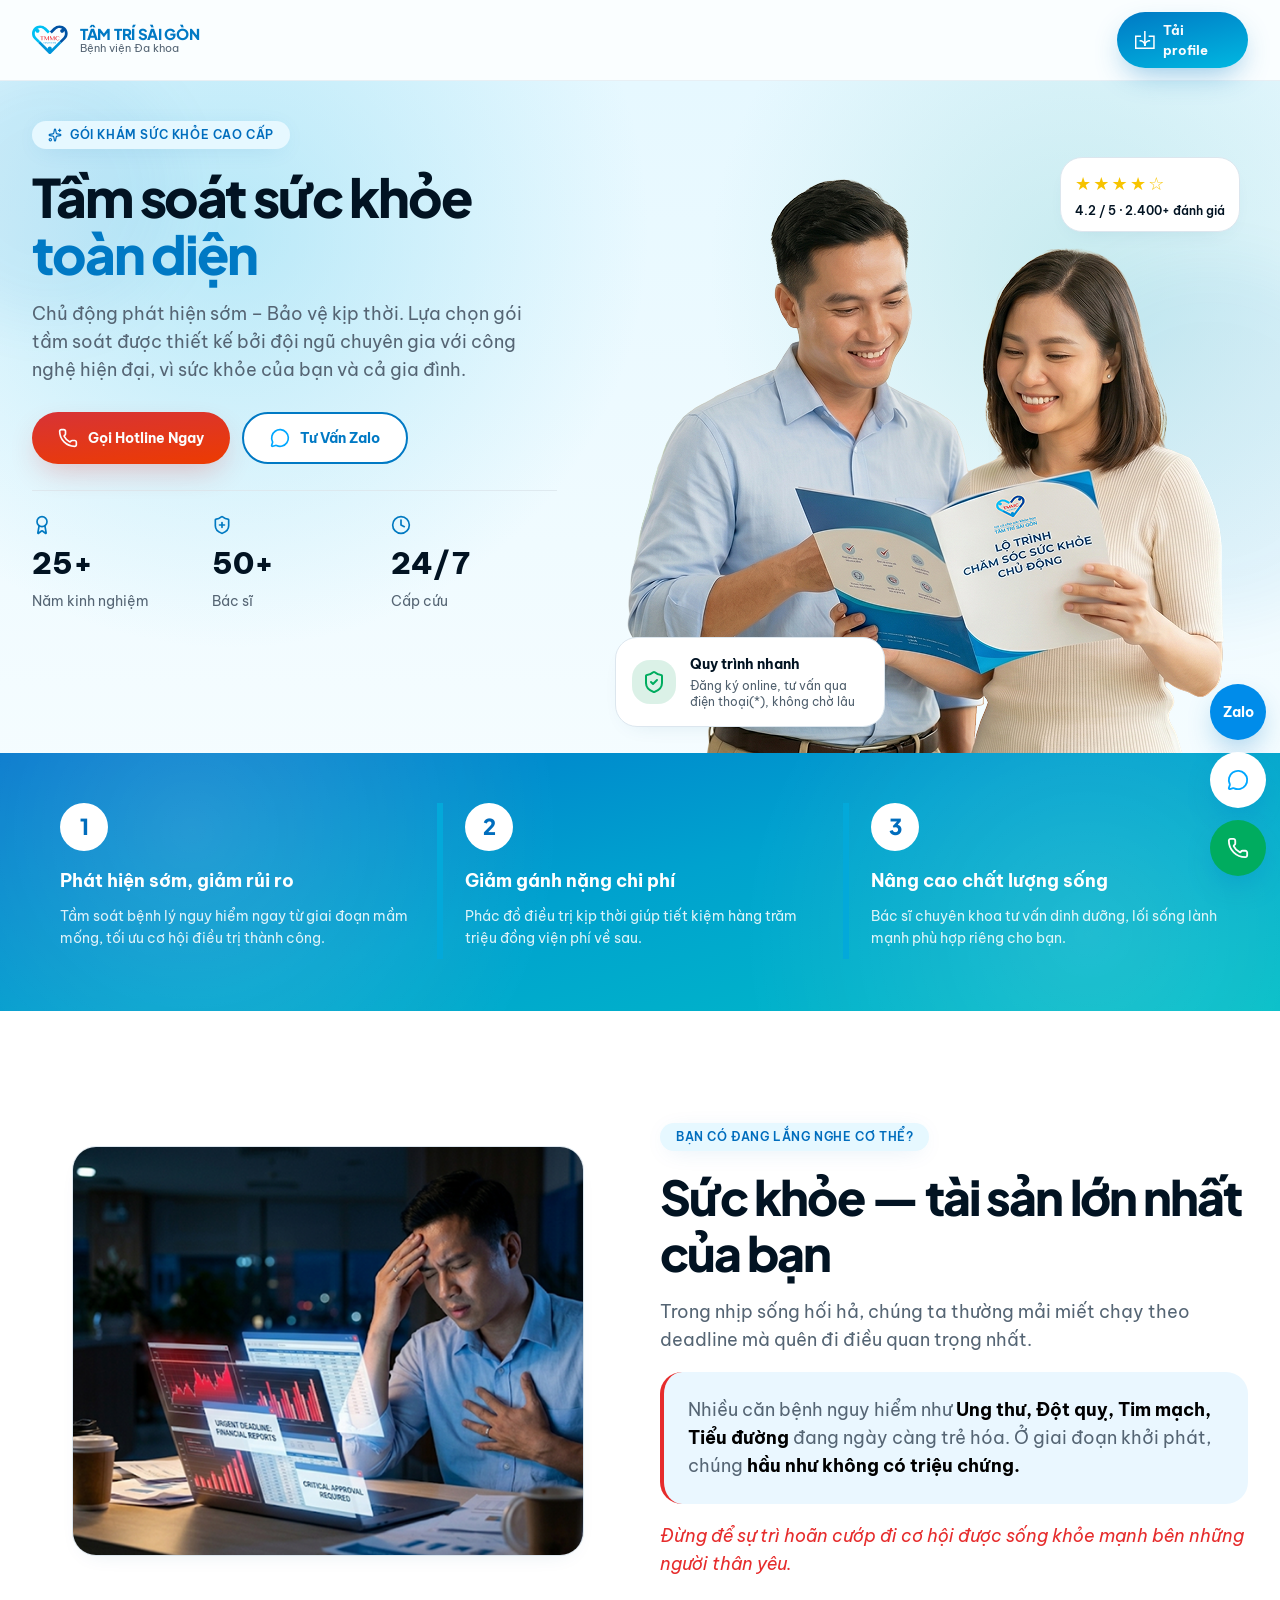
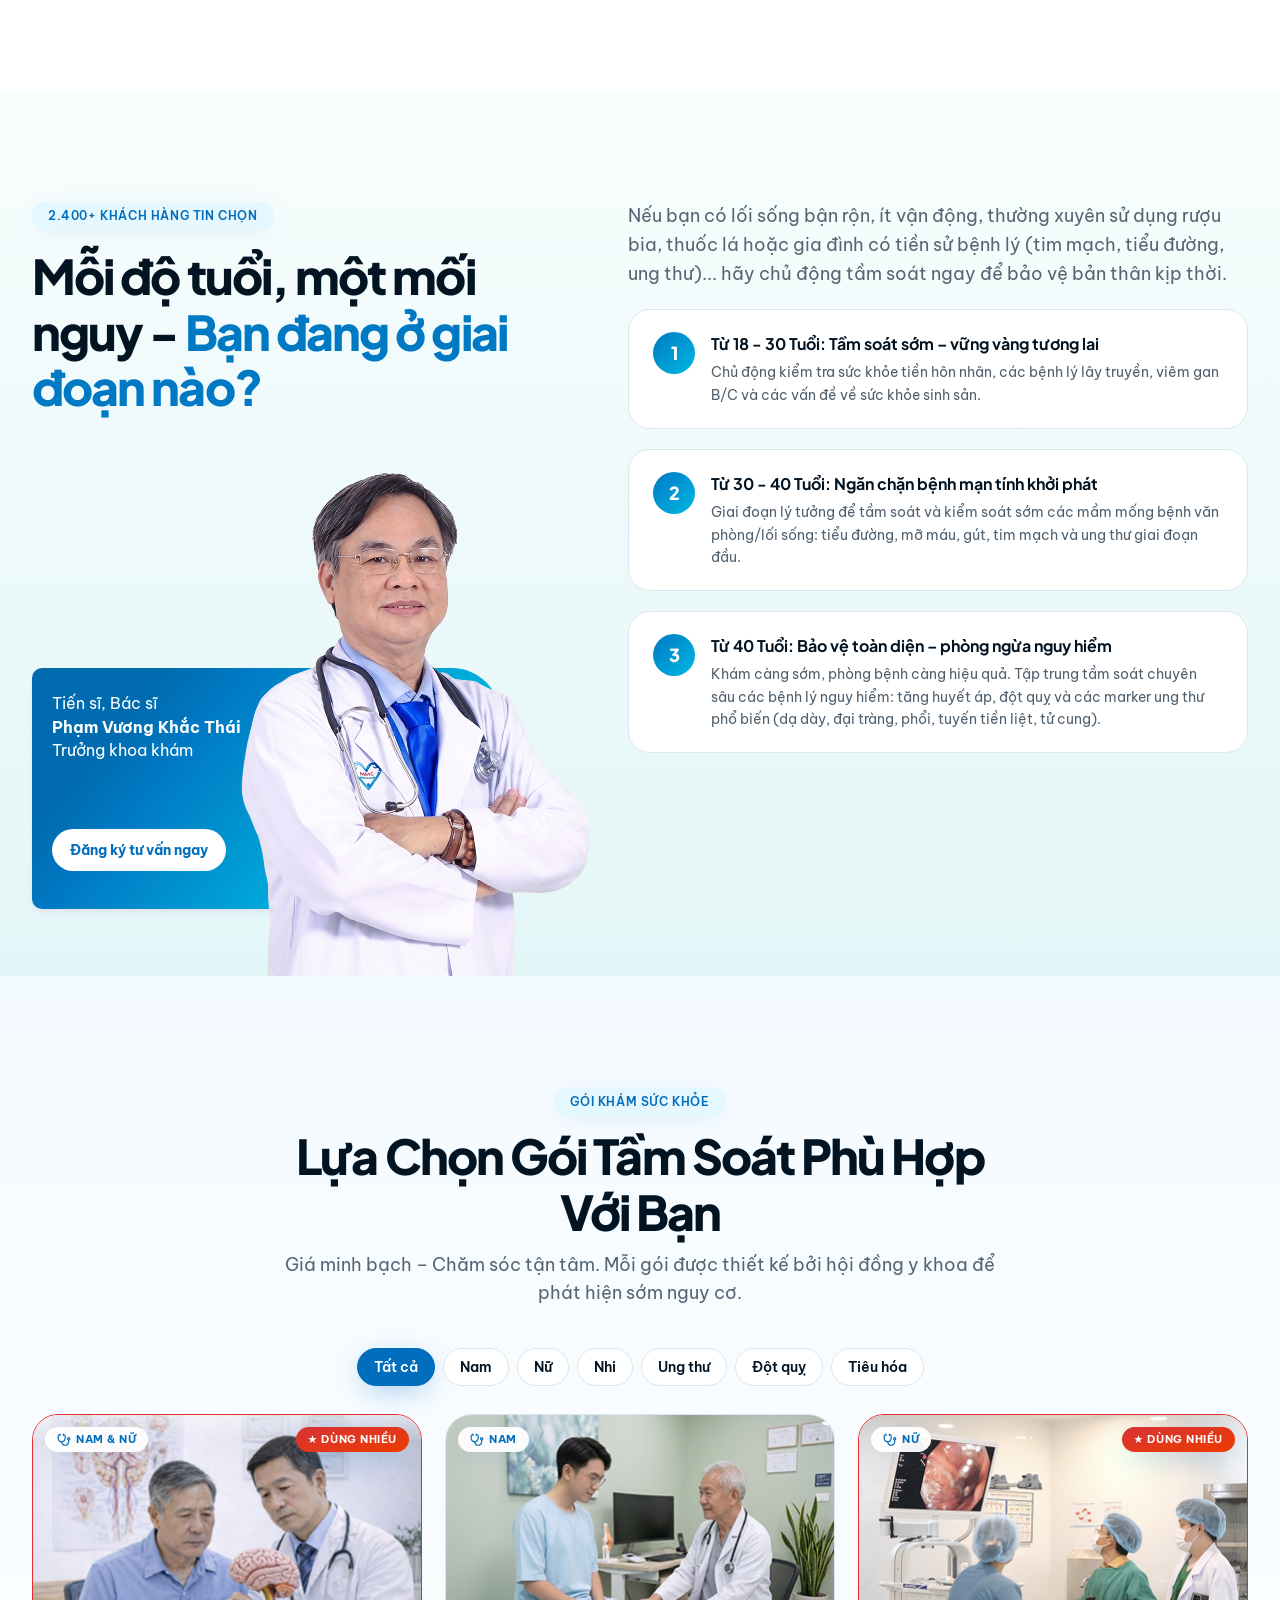
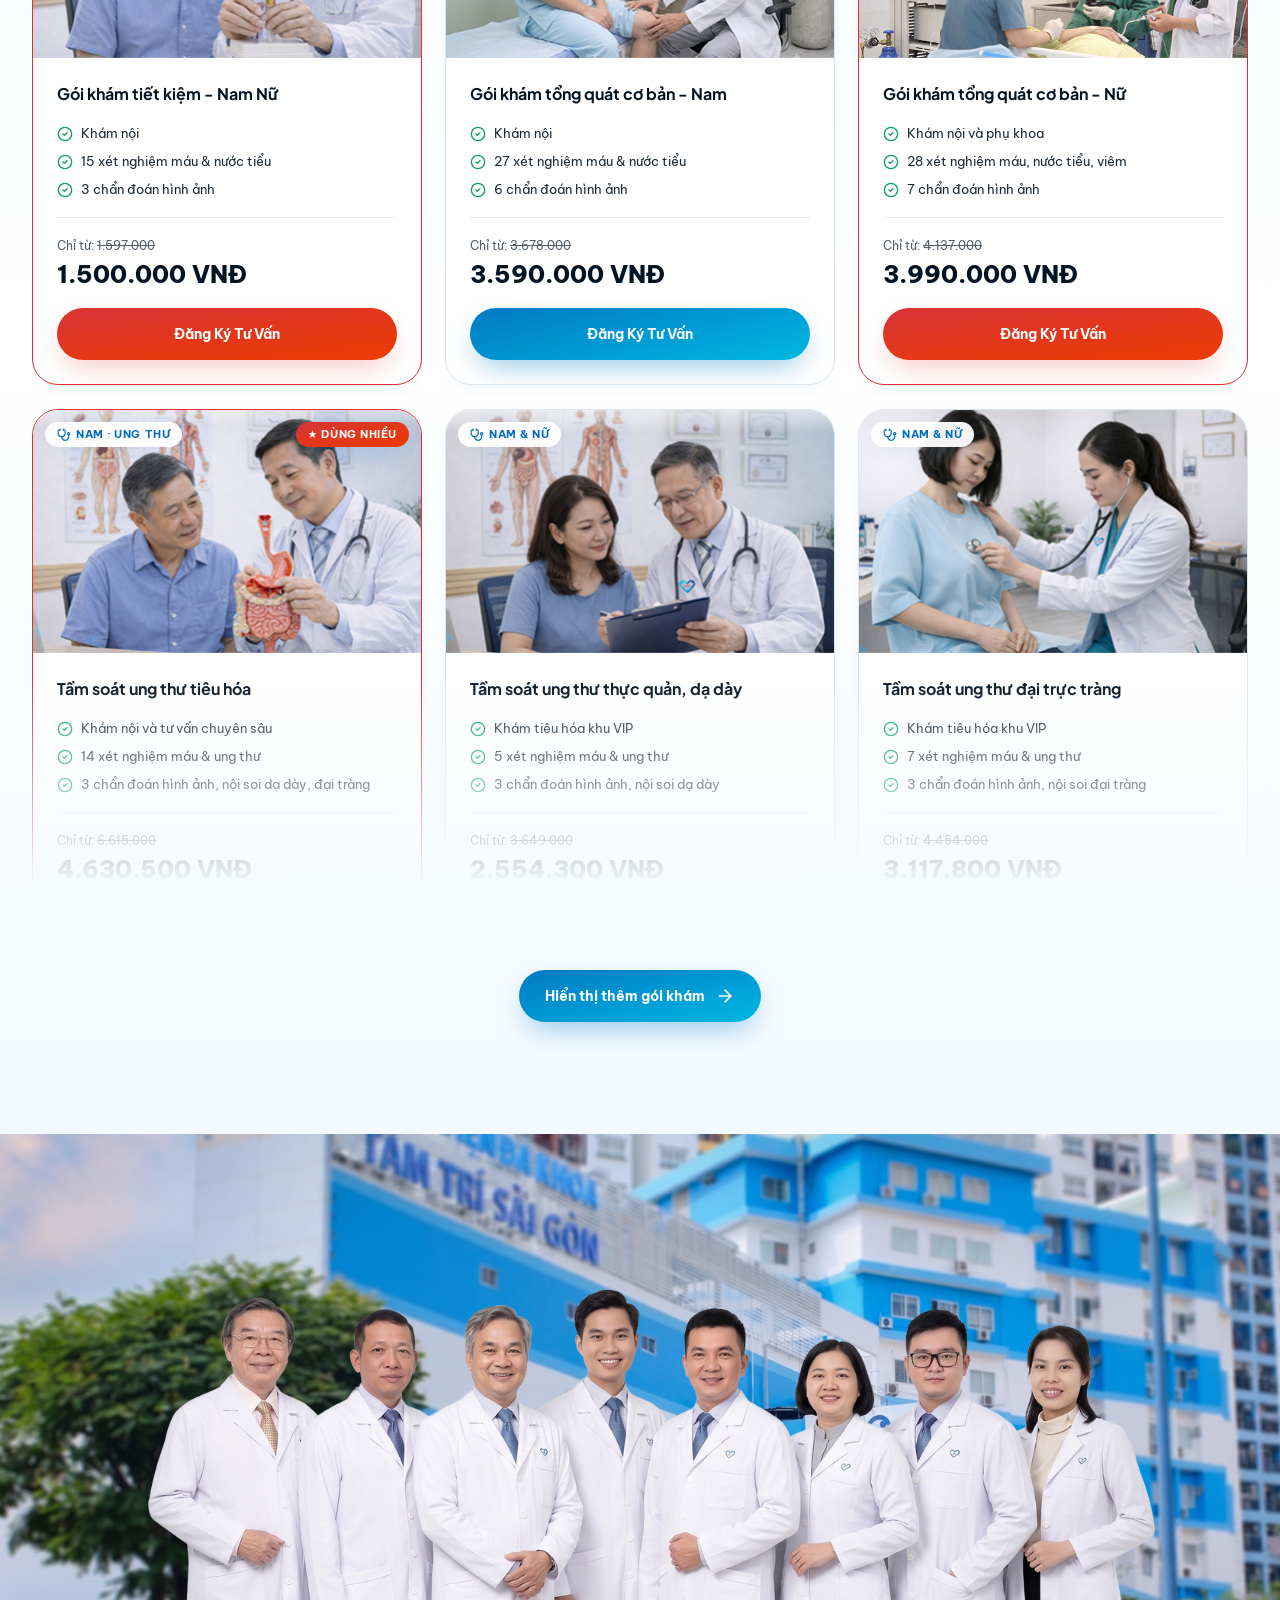
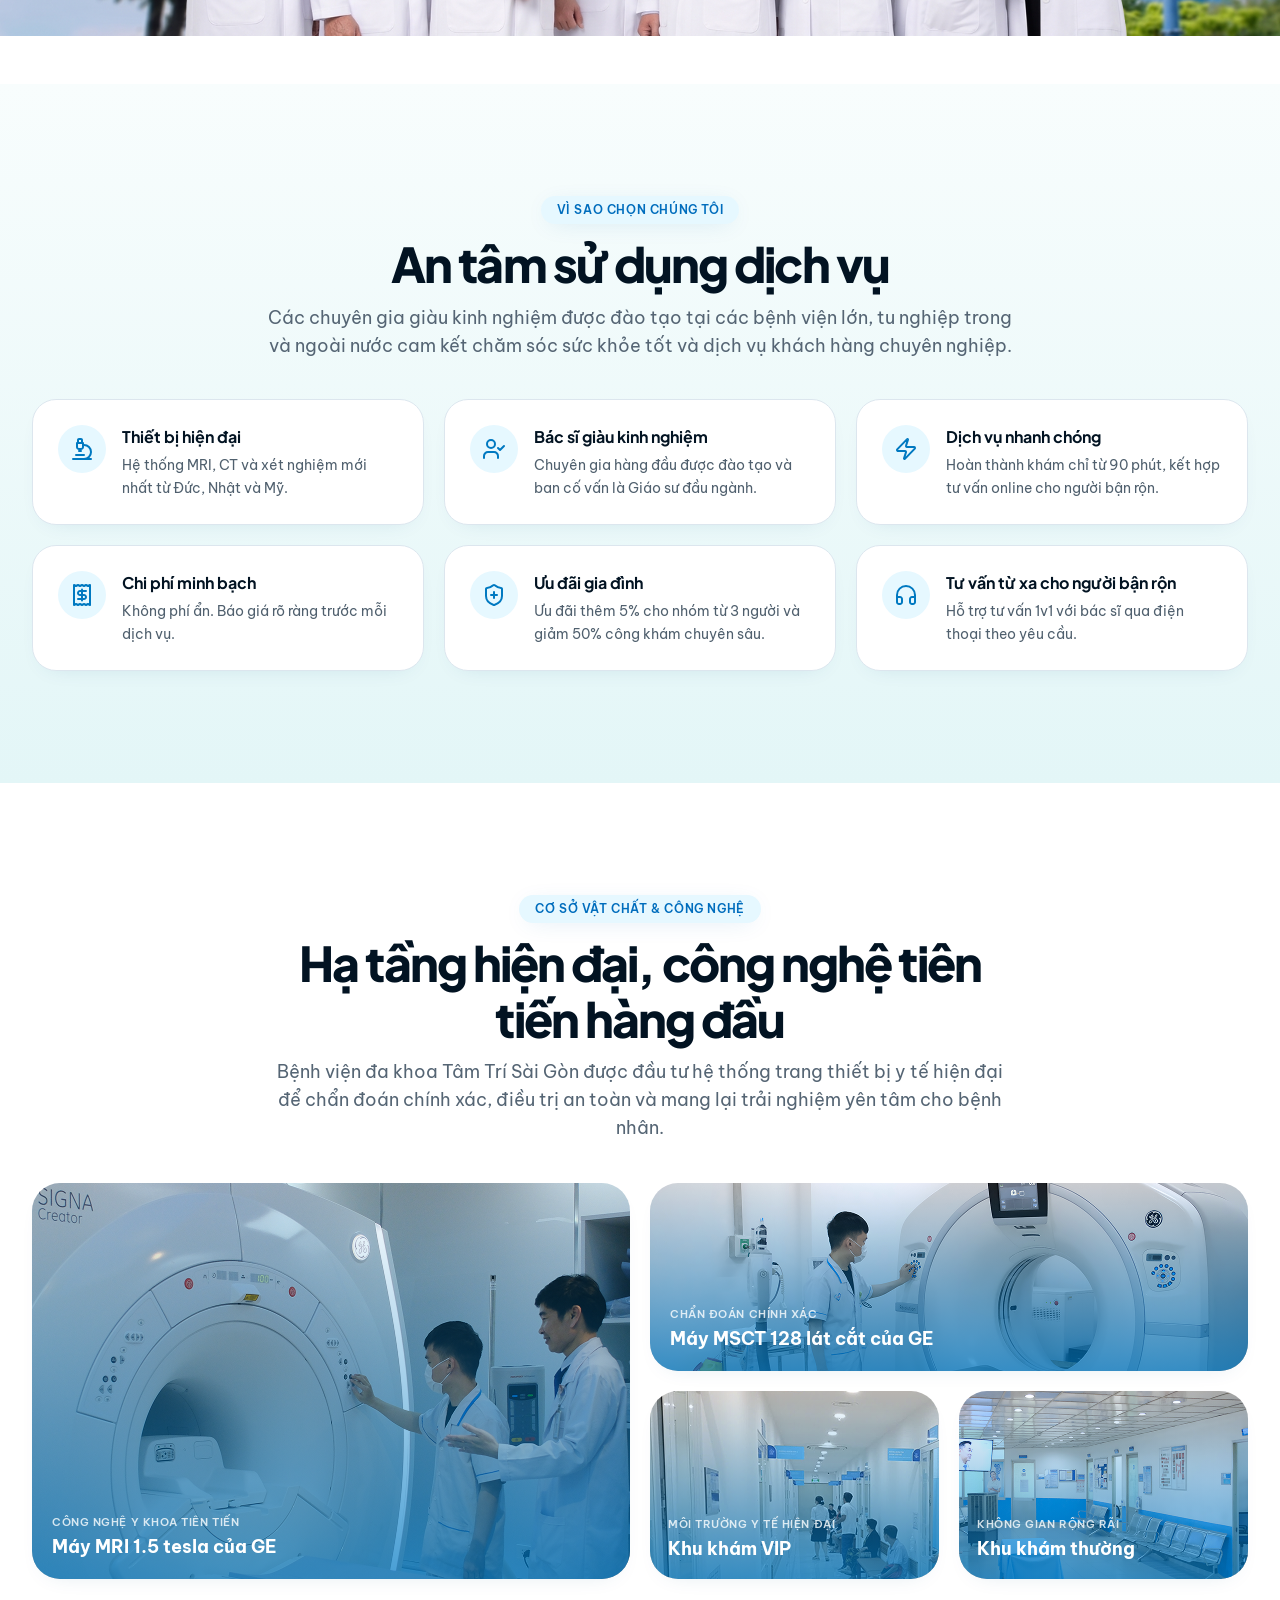
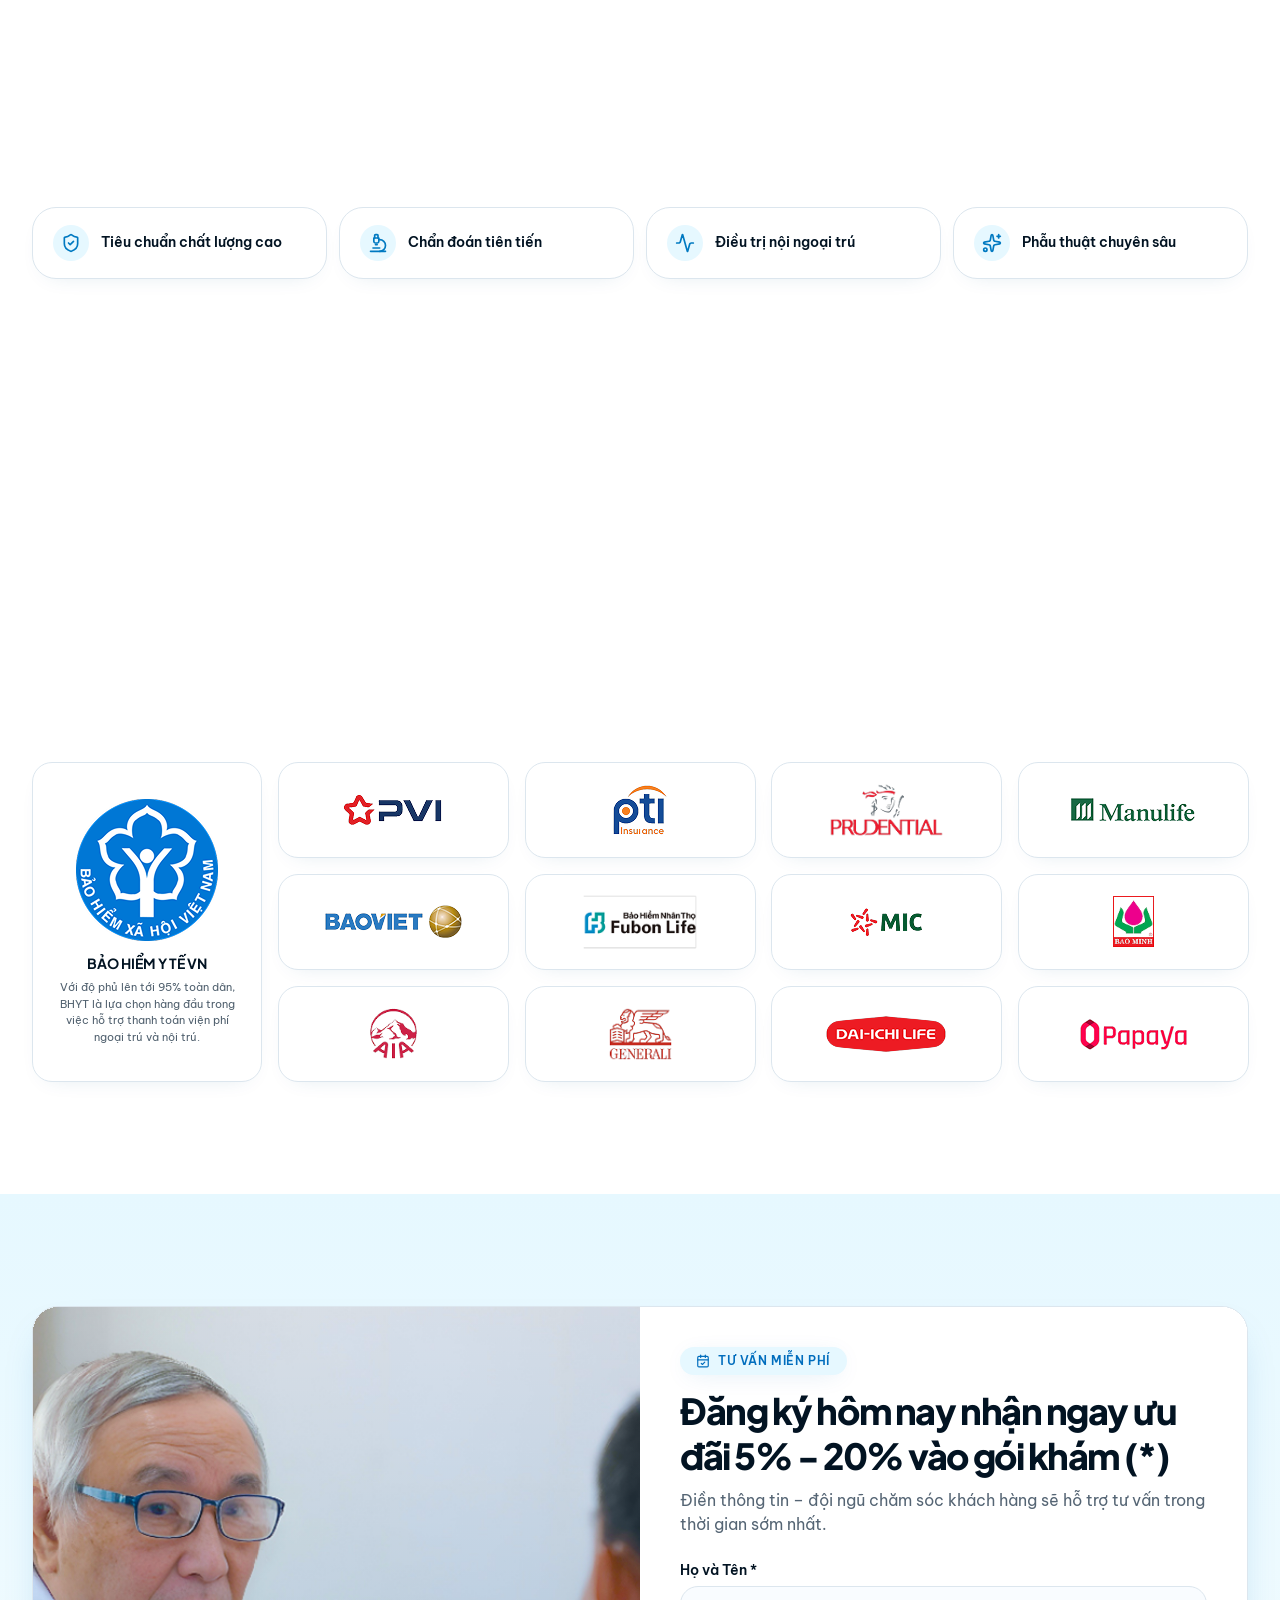
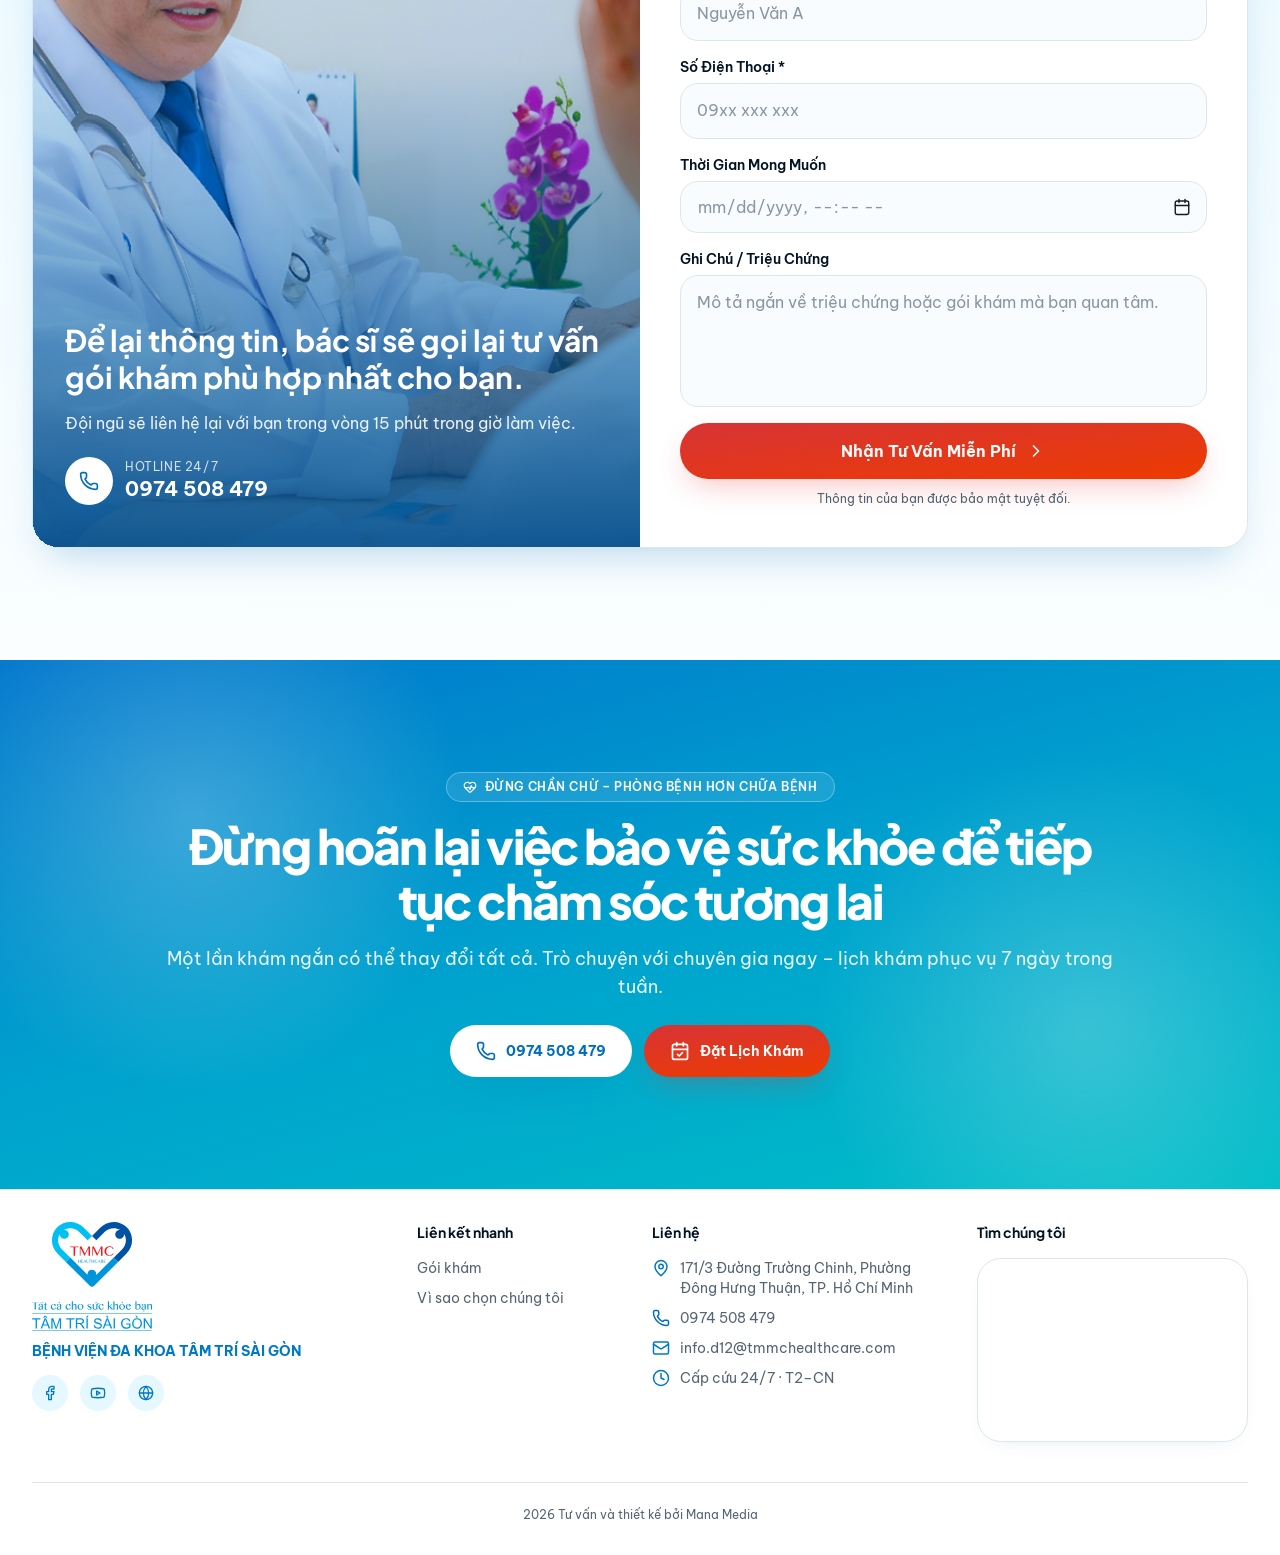
==== commit fff88327: "fix thêm" ====
--- a/index.html
+++ b/index.html
@@ -3,6 +3,9 @@
   <head>
     <meta charset="UTF-8" />
     <meta name="viewport" content="width=device-width, initial-scale=1.0" />
+    <meta http-equiv="Cache-Control" content="no-cache, no-store, must-revalidate" />
+    <meta http-equiv="Pragma" content="no-cache" />
+    <meta http-equiv="Expires" content="0" />
     <link rel="icon" type="image/svg+xml" href="assets/icons/icon-17.svg" />
     <link rel="apple-touch-icon" href="assets/icons/icon-17.svg" />
     <script>
@@ -13,7 +16,7 @@
       name="description"
       content="Landing page giới thiệu gói tầm soát sức khỏe toàn diện của Bệnh viện Đa khoa Tâm Trí Sài Gòn."
     />
-    <link rel="stylesheet" href="styles.css?v=5" />
+    <link rel="stylesheet" href="styles.css?v=12" />
   </head>
   <body id="top">
     <header class="site-header">
@@ -461,6 +464,138 @@
                 <a class="btn btn-primary btn-block" href="#contact">Đăng Ký Tư Vấn</a>
               </div>
             </article>
+
+            <article class="package-card" data-filters="all nu tong-quat">
+              <div class="package-thumb">
+                <img src="assets/images/package-10.png" alt="Gói khám tổng quát cơ bản Nữ" />
+                <div class="card-badge-group">
+                  <span class="badge badge-soft"><img class="icon-image badge-icon" src="assets/icons/icon-09.svg" alt="" />Nữ</span>
+                </div>
+              </div>
+              <div class="package-body">
+                <h3>Gói khám tổng quát cơ bản - Nữ GĐ</h3>
+                <ul>
+                  <li><img class="icon-image check-icon" src="assets/icons/icon-03.svg" alt="" />Khám nội và Phụ khoa</li>
+                  <li><img class="icon-image check-icon" src="assets/icons/icon-03.svg" alt="" />29 xét nghiệm máu, nước tiểu, viêm, ung thư</li>
+                  <li><img class="icon-image check-icon" src="assets/icons/icon-03.svg" alt="" />8 chẩn đoán hình ảnh</li>
+                </ul>
+                <div class="package-price">
+                  <span>Chỉ từ: <s>4.746.000</s></span>
+                  <strong>4.490.000 VNĐ</strong>
+                </div>
+                <a class="btn btn-primary btn-block" href="#contact">Đăng Ký Tư Vấn</a>
+              </div>
+            </article>
+
+            <article class="package-card" data-filters="all nam tong-quat">
+              <div class="package-thumb">
+                <img src="assets/images/package-11.png" alt="Gói khám tổng quát VIP Nam" />
+                <div class="card-badge-group">
+                  <span class="badge badge-soft"><img class="icon-image badge-icon" src="assets/icons/icon-09.svg" alt="" />Nam VIP</span>
+                </div>
+              </div>
+              <div class="package-body">
+                <h3>Gói khám tổng quát VIP - Nam</h3>
+                <ul>
+                  <li><img class="icon-image check-icon" src="assets/icons/icon-03.svg" alt="" />Khám nội VIP</li>
+                  <li><img class="icon-image check-icon" src="assets/icons/icon-03.svg" alt="" />36 xét nghiệm máu, nước tiểu, giun sán, ung thư</li>
+                  <li><img class="icon-image check-icon" src="assets/icons/icon-03.svg" alt="" />9 chẩn đoán hình ảnh</li>
+                </ul>
+                <div class="package-price">
+                  <span>Chỉ từ: <s>9.934.000</s></span>
+                  <strong>9.590.000 VNĐ</strong>
+                </div>
+                <a class="btn btn-primary btn-block" href="#contact">Đăng Ký Tư Vấn</a>
+              </div>
+            </article>
+
+            <article class="package-card" data-filters="all nu tong-quat">
+              <div class="package-thumb">
+                <img src="assets/images/package-12.png" alt="Gói khám tổng quát VIP Nữ" />
+                <div class="card-badge-group">
+                  <span class="badge badge-soft"><img class="icon-image badge-icon" src="assets/icons/icon-09.svg" alt="" />Nữ VIP</span>
+                </div>
+              </div>
+              <div class="package-body">
+                <h3>Gói khám tổng quát VIP - Nữ</h3>
+                <ul>
+                  <li><img class="icon-image check-icon" src="assets/icons/icon-03.svg" alt="" />Khám nội và Phụ khoa VIP</li>
+                  <li><img class="icon-image check-icon" src="assets/icons/icon-03.svg" alt="" />38 xét nghiệm máu, nước tiểu, phụ khoa</li>
+                  <li><img class="icon-image check-icon" src="assets/icons/icon-03.svg" alt="" />10 chẩn đoán hình ảnh &amp; thăm dò chức năng</li>
+                </ul>
+                <div class="package-price">
+                  <span>Chỉ từ: <s>10.550.000</s></span>
+                  <strong>9.990.000 VNĐ</strong>
+                </div>
+                <a class="btn btn-primary btn-block" href="#contact">Đăng Ký Tư Vấn</a>
+              </div>
+            </article>
+
+            <article class="package-card" data-filters="all nam">
+              <div class="package-thumb">
+                <img src="assets/images/package-13.png" alt="Gói khám tiền hôn nhân Nam" />
+                <div class="card-badge-group">
+                  <span class="badge badge-soft"><img class="icon-image badge-icon" src="assets/icons/icon-09.svg" alt="" />Nam</span>
+                </div>
+              </div>
+              <div class="package-body">
+                <h3>Gói khám tiền hôn nhân Nam</h3>
+                <ul>
+                  <li><img class="icon-image check-icon" src="assets/icons/icon-03.svg" alt="" />Khám Nam khoa (nội)</li>
+                  <li><img class="icon-image check-icon" src="assets/icons/icon-03.svg" alt="" />12 xét nghiệm máu, bệnh STD</li>
+                  <li><img class="icon-image check-icon" src="assets/icons/icon-03.svg" alt="" />3 chẩn đoán hình ảnh</li>
+                </ul>
+                <div class="package-price">
+                  <span>Chỉ từ: <s>2.005.000</s></span>
+                  <strong>1.900.000 VNĐ</strong>
+                </div>
+                <a class="btn btn-primary btn-block" href="#contact">Đăng Ký Tư Vấn</a>
+              </div>
+            </article>
+
+            <article class="package-card" data-filters="all nu">
+              <div class="package-thumb">
+                <img src="assets/images/package-14.png" alt="Gói khám tiền hôn nhân Nữ" />
+                <div class="card-badge-group">
+                  <span class="badge badge-soft"><img class="icon-image badge-icon" src="assets/icons/icon-09.svg" alt="" />Nữ</span>
+                </div>
+              </div>
+              <div class="package-body">
+                <h3>Gói khám tiền hôn nhân Nữ</h3>
+                <ul>
+                  <li><img class="icon-image check-icon" src="assets/icons/icon-03.svg" alt="" />Khám Phụ khoa</li>
+                  <li><img class="icon-image check-icon" src="assets/icons/icon-03.svg" alt="" />16 xét nghiệm máu, phụ khoa, bệnh STD</li>
+                  <li><img class="icon-image check-icon" src="assets/icons/icon-03.svg" alt="" />4 chẩn đoán hình ảnh</li>
+                </ul>
+                <div class="package-price">
+                  <span>Chỉ từ: <s>3.654.000</s></span>
+                  <strong>3.490.000 VNĐ</strong>
+                </div>
+                <a class="btn btn-primary btn-block" href="#contact">Đăng Ký Tư Vấn</a>
+              </div>
+            </article>
+
+            <article class="package-card" data-filters="all nhi tong-quat">
+              <div class="package-thumb">
+                <img src="assets/images/package-15.png" alt="Gói khám tổng quát trẻ em" />
+                <div class="card-badge-group">
+                  <span class="badge badge-soft"><img class="icon-image badge-icon" src="assets/icons/icon-09.svg" alt="" />Nhi</span>
+                </div>
+              </div>
+              <div class="package-body">
+                <h3>Gói khám tổng quát trẻ em</h3>
+                <ul>
+                  <li><img class="icon-image check-icon" src="assets/icons/icon-03.svg" alt="" />Khám nhi, khám tai - mũi - họng</li>
+                  <li><img class="icon-image check-icon" src="assets/icons/icon-03.svg" alt="" />7 xét nghiệm máu &amp; nước tiểu</li>
+                  <li><img class="icon-image check-icon" src="assets/icons/icon-03.svg" alt="" />1 chẩn đoán hình ảnh</li>
+                </ul>
+                <div class="package-price">
+                  <span>Chỉ từ: <s>1.141.000</s></span>
+                  <strong>1.090.000 VNĐ</strong>
+                </div>
+                <a class="btn btn-primary btn-block" href="#contact">Đăng Ký Tư Vấn</a>
+              </div>
+            </article>
           </div>
           </div>
 
@@ -731,11 +866,11 @@
             <form class="contact-form">
               <label>
                 <span>Họ và Tên *</span>
-                <input type="text" name="name" placeholder="Nguyễn Văn A" required />
+                <input type="text" name="name" placeholder="Nguyễn Văn A" required maxlength="50" />
               </label>
               <label>
                 <span>Số Điện Thoại *</span>
-                <input type="tel" name="phone" placeholder="09xx xxx xxx" required pattern="[0-9\s().+-]{8,}" />
+                <input type="tel" name="phone" placeholder="09xx xxx xxx" required inputmode="numeric" pattern="[0-9\s().+-]{8,}" maxlength="15" />
               </label>
               <label>
                 <span>Thời Gian Mong Muốn</span>
@@ -877,6 +1012,6 @@
       </a>
     </div>
 
-    <script src="script.js?v=5"></script>
+    <script src="script.js?v=12"></script>
   </body>
 </html>
--- a/styles.css
+++ b/styles.css
@@ -988,11 +988,12 @@
 
 .package-body li {
   display: flex;
-  align-items: flex-start;
+  align-items: center;
   gap: 8px;
   color: rgba(2, 19, 34, 0.9);
-  font-size: 14px;
+  font-size: 13px;
   line-height: 20px;
+  white-space: nowrap;
 }
 
 .package-body li .check-icon {
@@ -1435,6 +1436,31 @@
 .contact-form textarea::placeholder {
   color: #8a97a3;
   opacity: 1;
+}
+
+.field-hint {
+  display: none;
+  margin-top: 2px;
+  color: var(--red-500);
+  font-size: 12px;
+  font-weight: 500;
+  line-height: 16px;
+}
+
+.field-hint.is-show {
+  display: block;
+  animation: field-hint-in 0.2s ease;
+}
+
+@keyframes field-hint-in {
+  from {
+    opacity: 0;
+    transform: translateY(-3px);
+  }
+  to {
+    opacity: 1;
+    transform: none;
+  }
 }
 
 /* Datetime placeholder is GRAY by default (pure CSS, works without JS) */
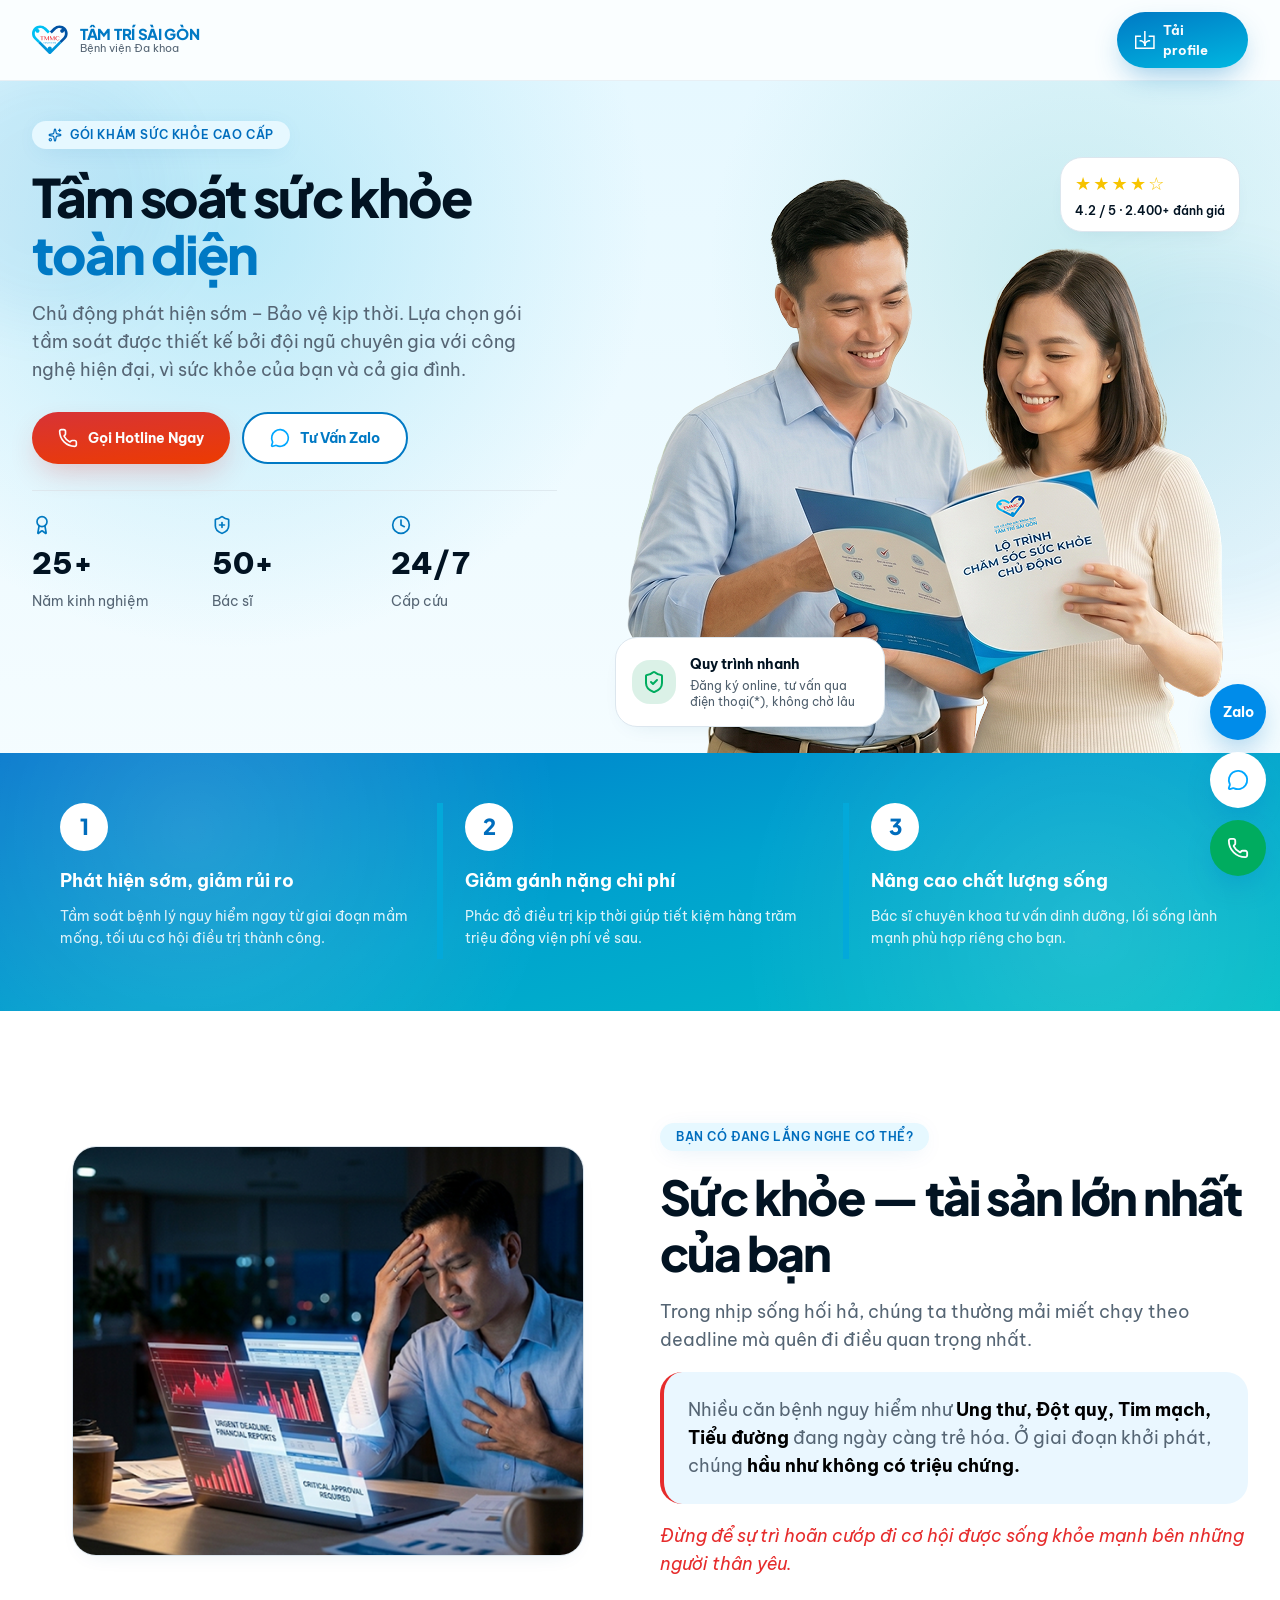
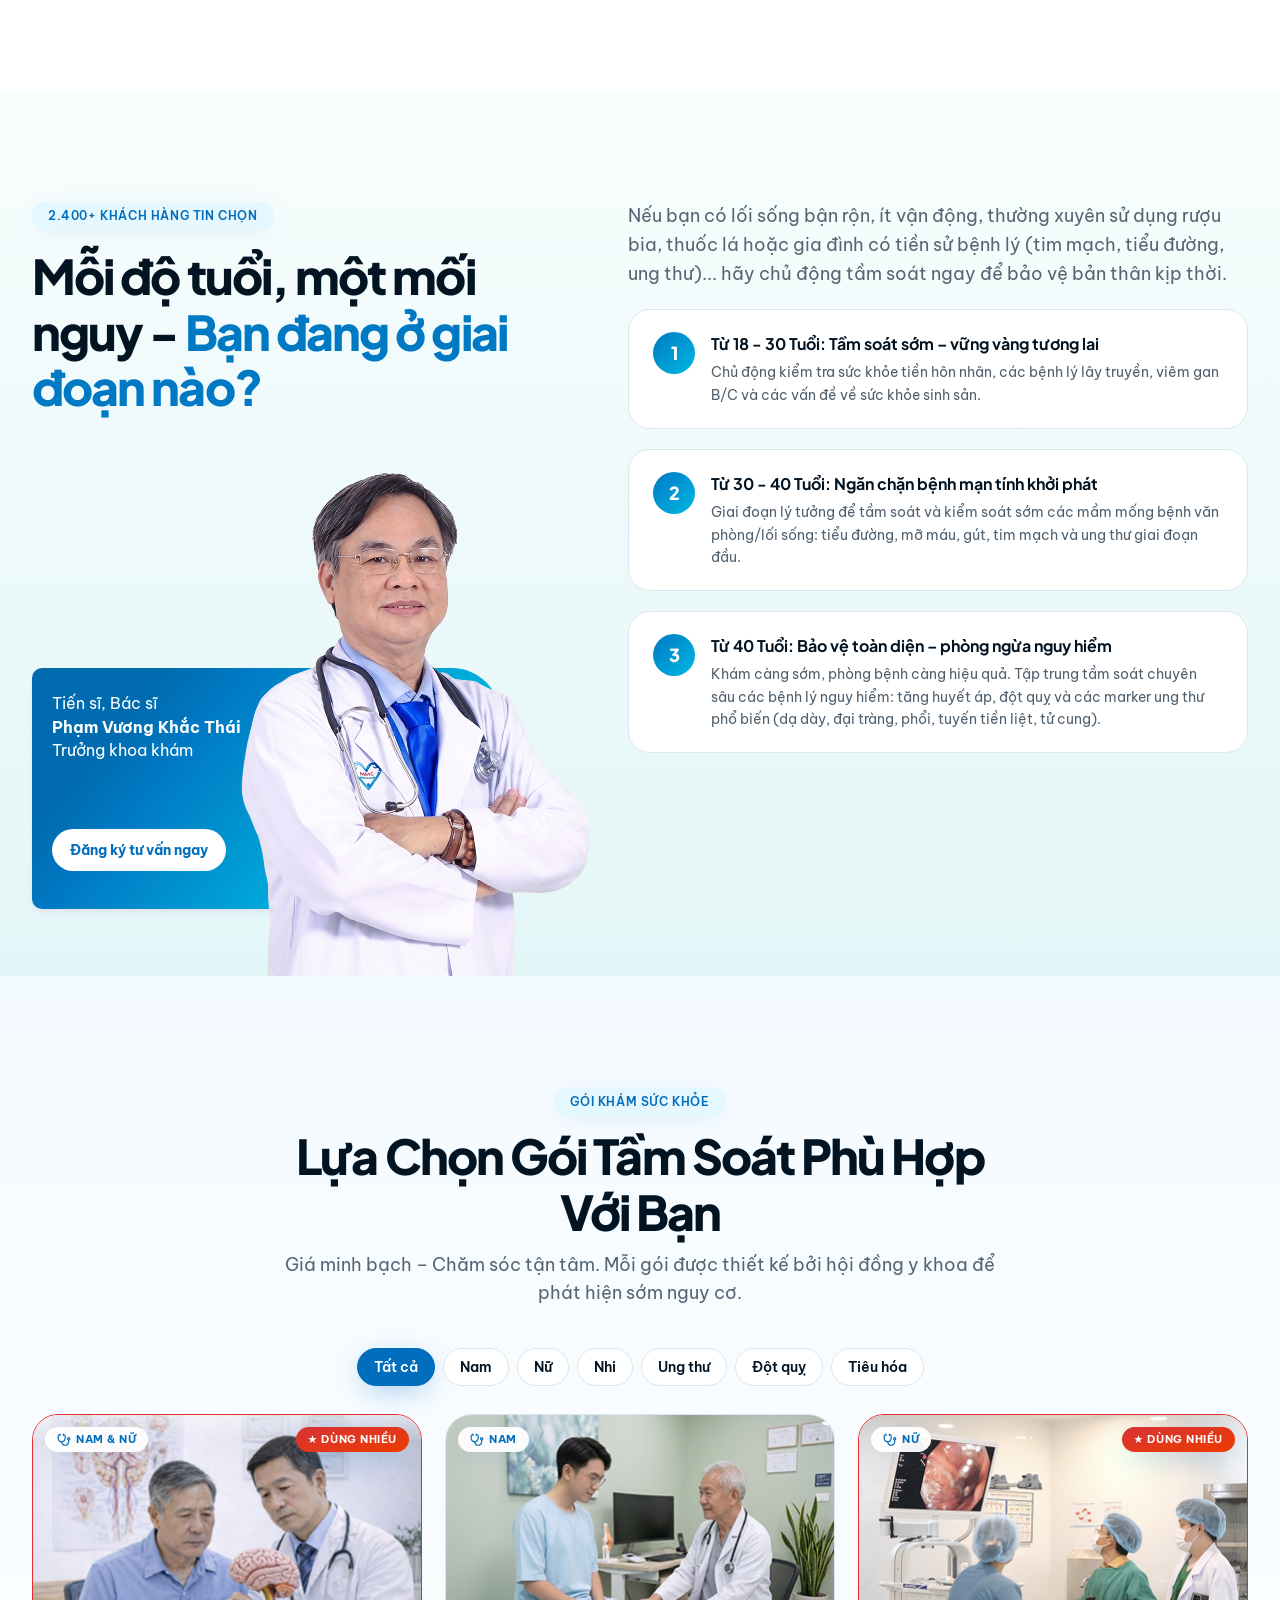
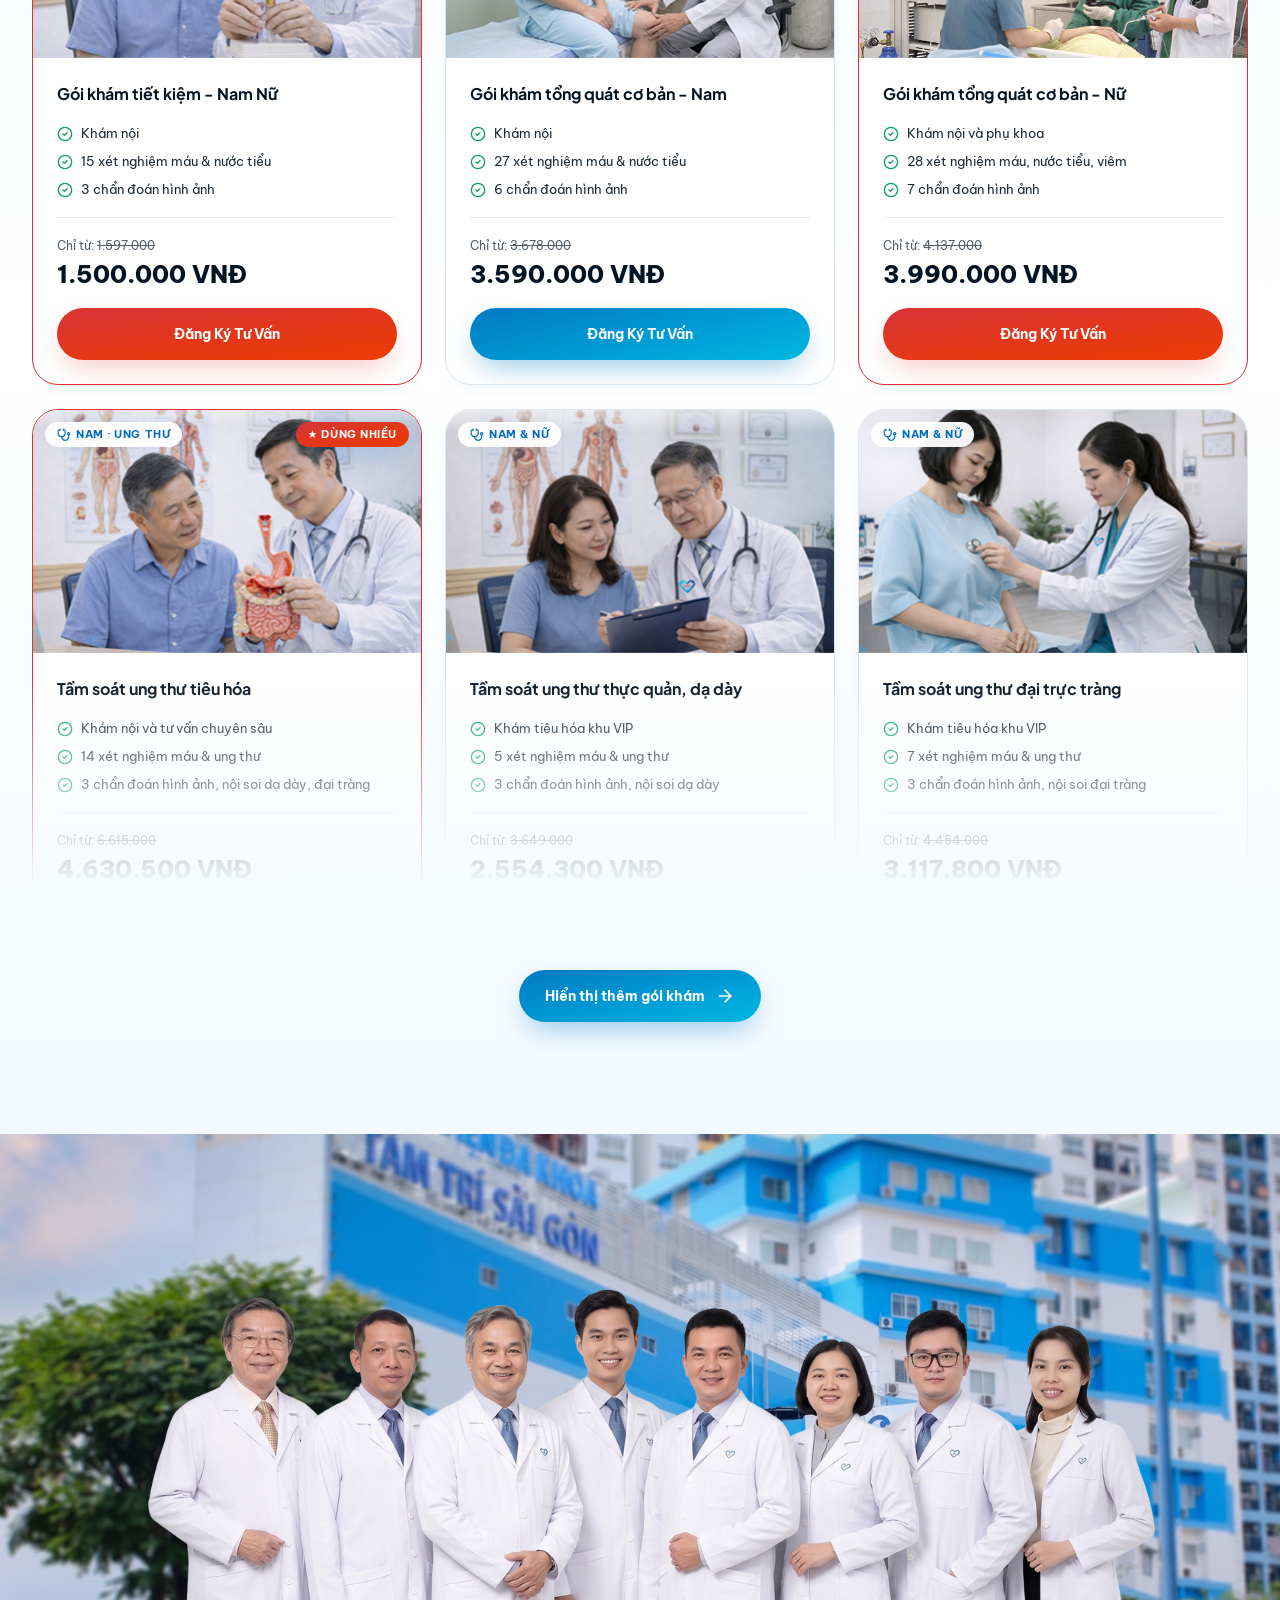
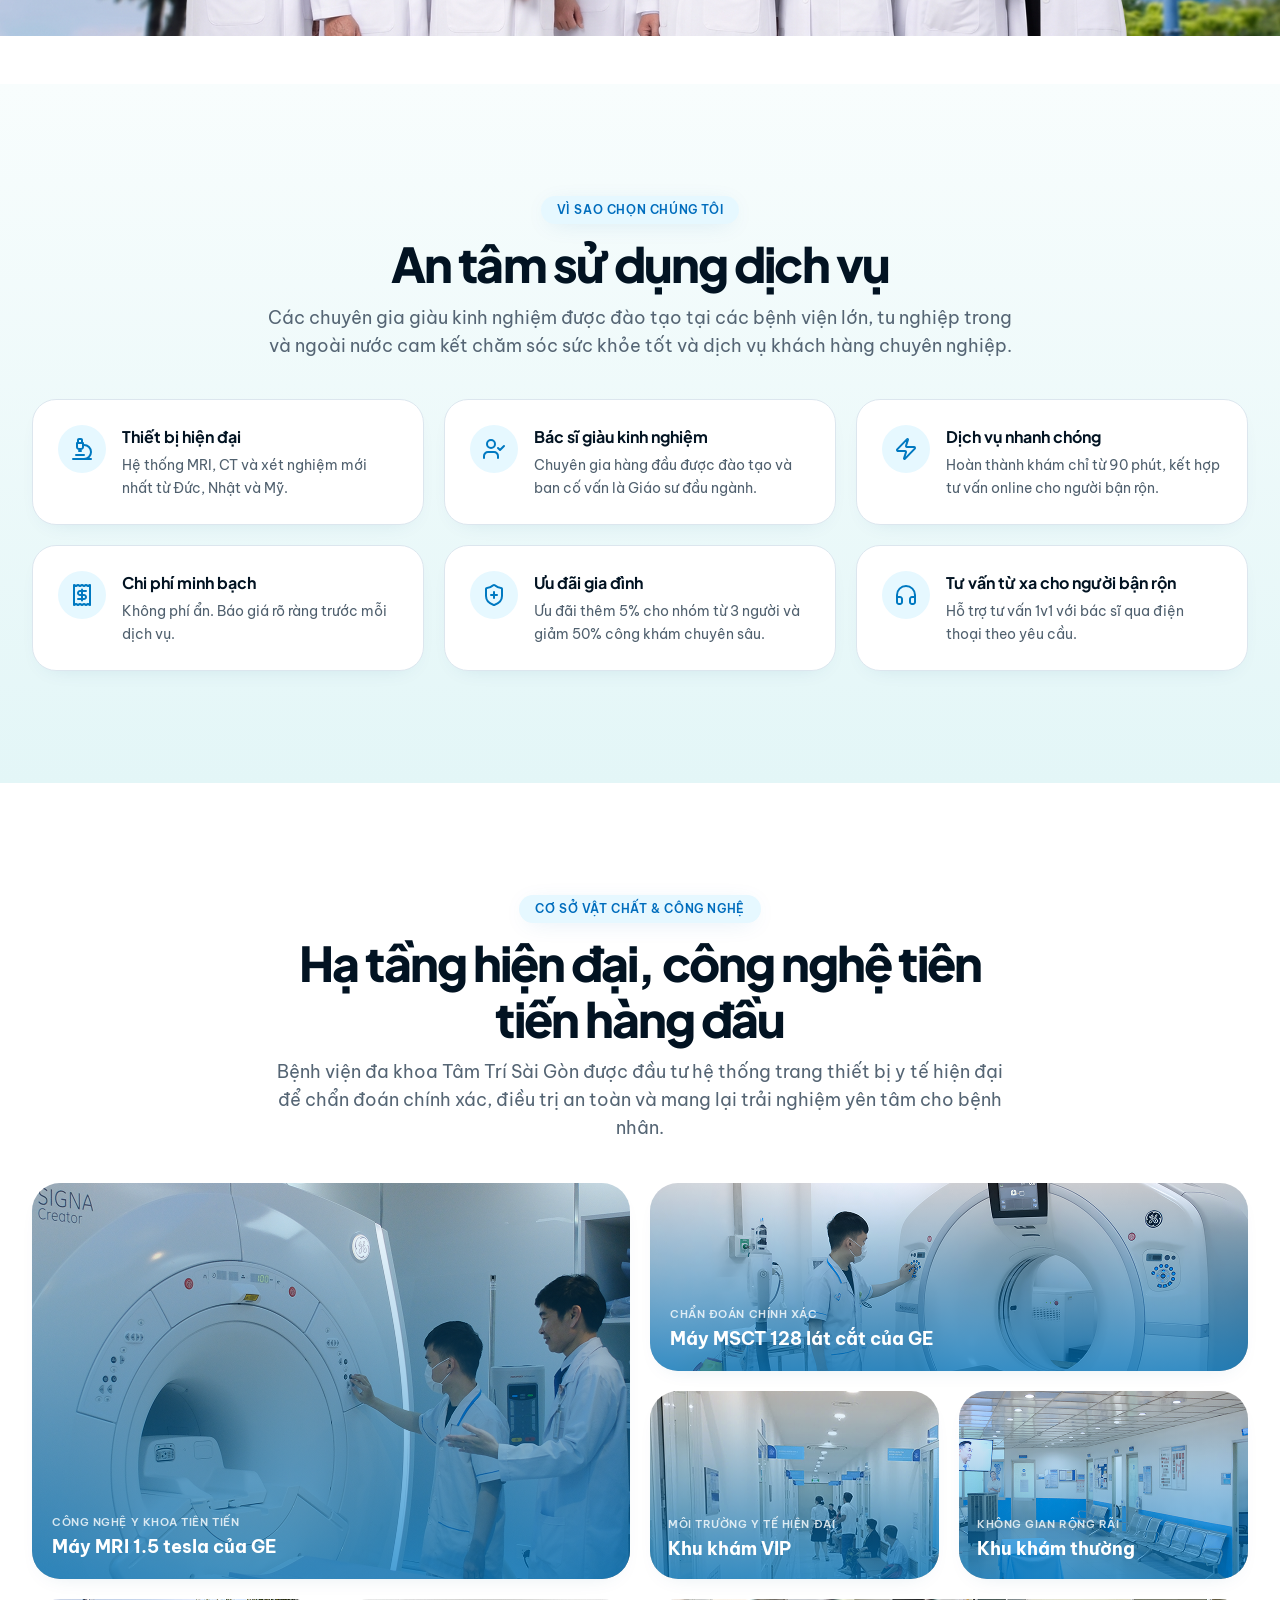
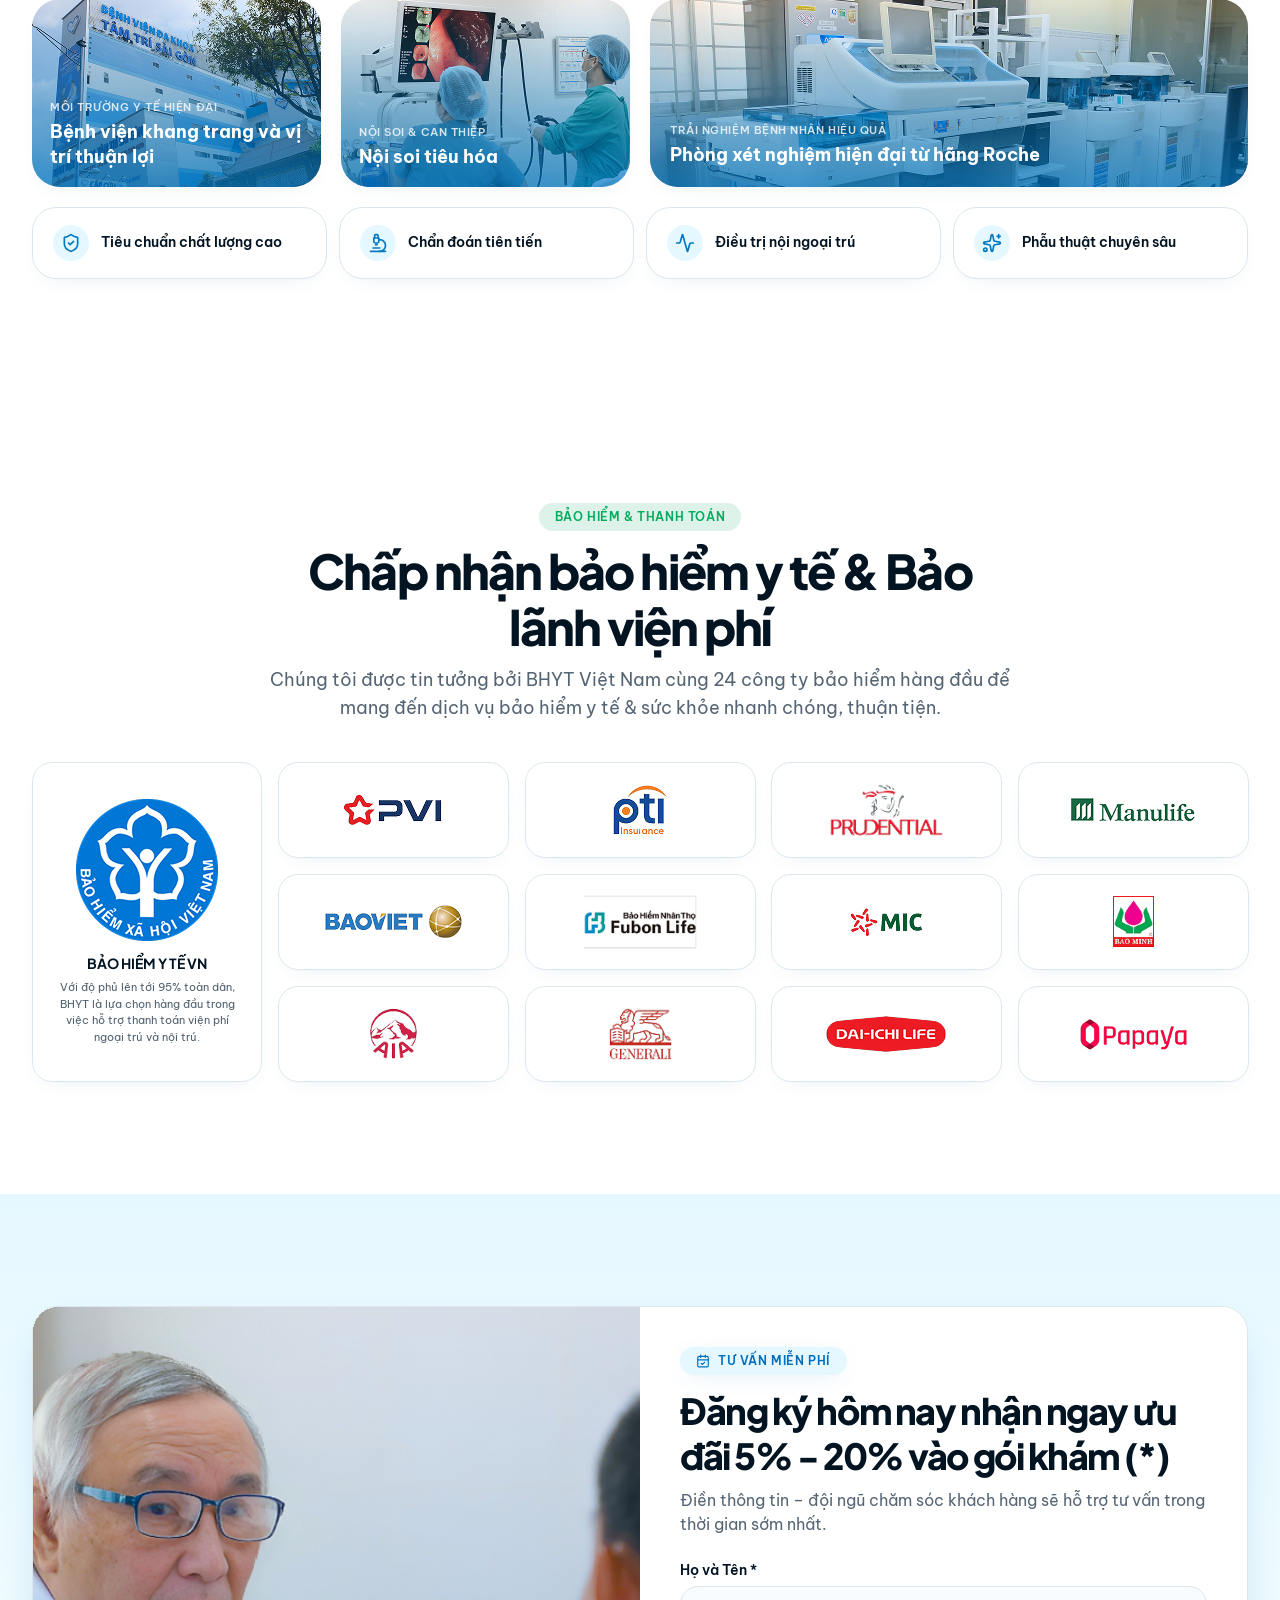
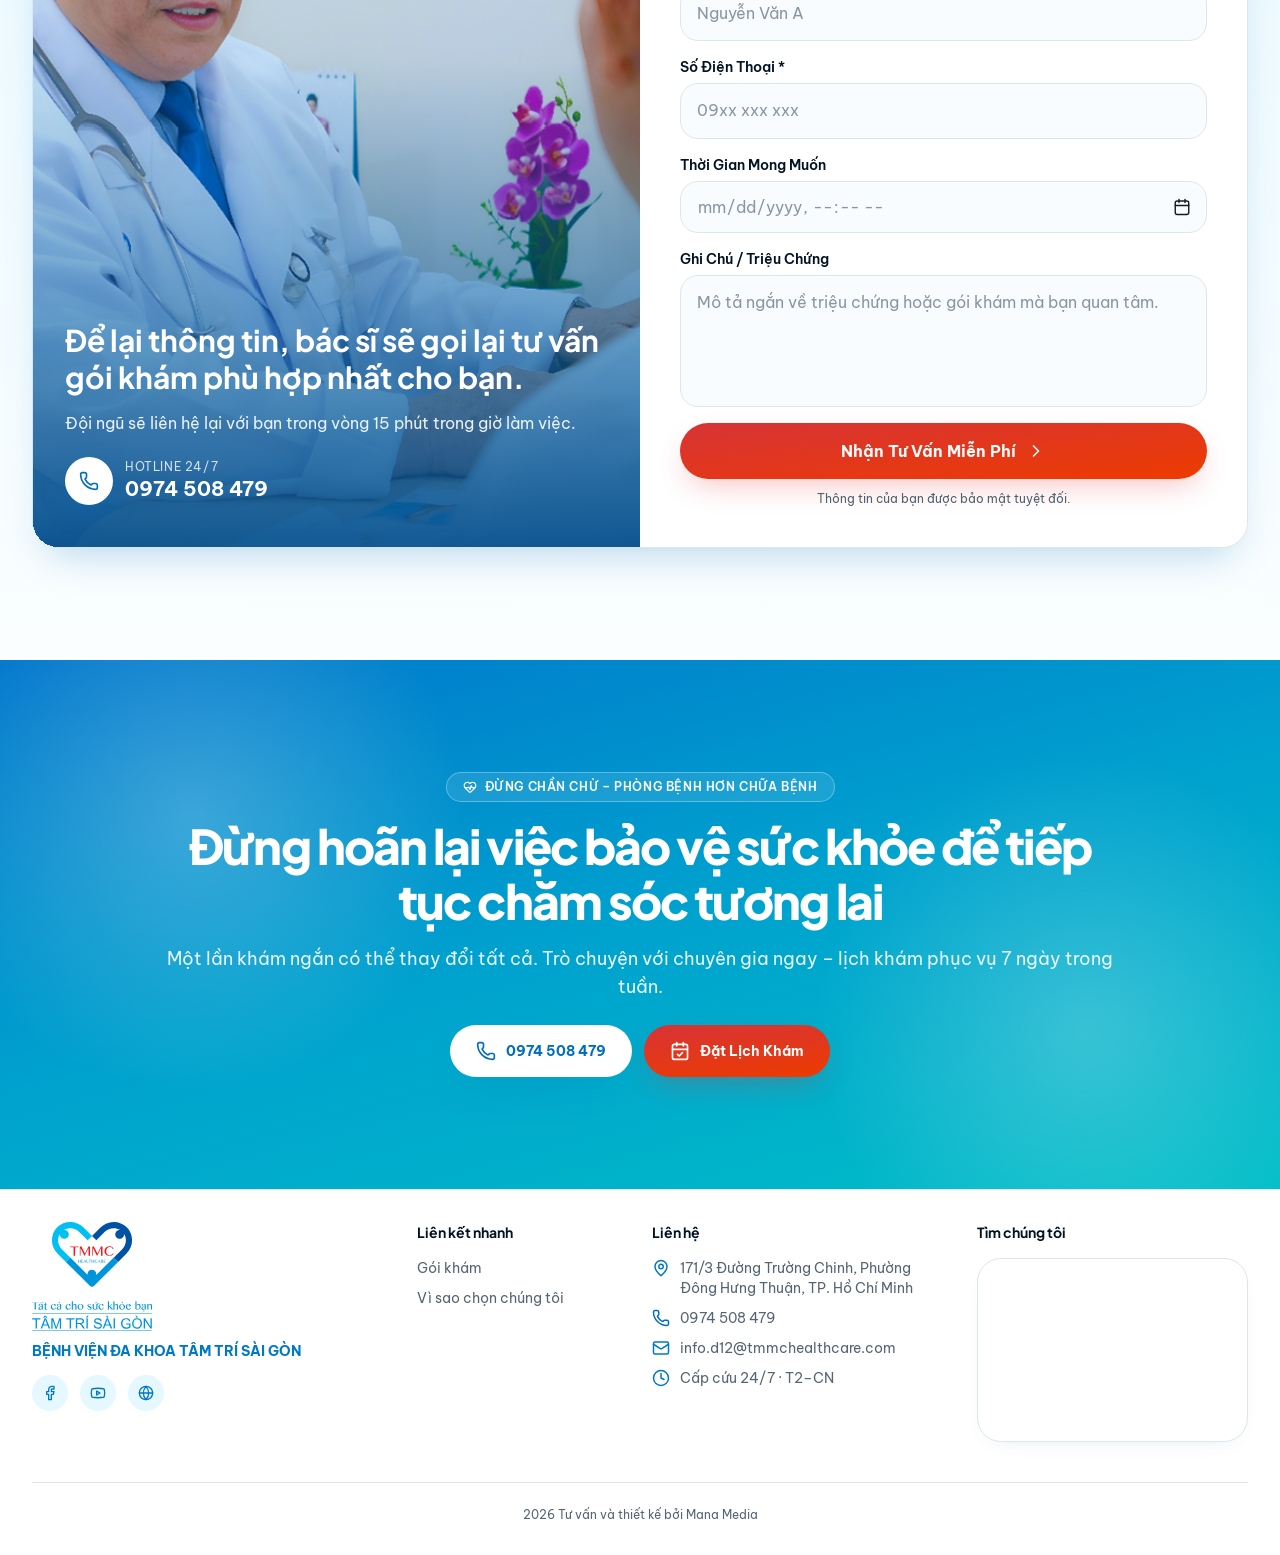
==== commit 4f442ef3: "fix thêm" ====
--- a/index.html
+++ b/index.html
@@ -16,7 +16,7 @@
       name="description"
       content="Landing page giới thiệu gói tầm soát sức khỏe toàn diện của Bệnh viện Đa khoa Tâm Trí Sài Gòn."
     />
-    <link rel="stylesheet" href="styles.css?v=12" />
+    <link rel="stylesheet" href="styles.css?v=15" />
   </head>
   <body id="top">
     <header class="site-header">
@@ -491,7 +491,7 @@
               <div class="package-thumb">
                 <img src="assets/images/package-11.png" alt="Gói khám tổng quát VIP Nam" />
                 <div class="card-badge-group">
-                  <span class="badge badge-soft"><img class="icon-image badge-icon" src="assets/icons/icon-09.svg" alt="" />Nam VIP</span>
+                  <span class="badge badge-vip"><img class="icon-image badge-icon" src="assets/icons/icon-09.svg" alt="" />Nam VIP</span>
                 </div>
               </div>
               <div class="package-body">
@@ -513,7 +513,7 @@
               <div class="package-thumb">
                 <img src="assets/images/package-12.png" alt="Gói khám tổng quát VIP Nữ" />
                 <div class="card-badge-group">
-                  <span class="badge badge-soft"><img class="icon-image badge-icon" src="assets/icons/icon-09.svg" alt="" />Nữ VIP</span>
+                  <span class="badge badge-vip"><img class="icon-image badge-icon" src="assets/icons/icon-09.svg" alt="" />Nữ VIP</span>
                 </div>
               </div>
               <div class="package-body">
@@ -1012,6 +1012,6 @@
       </a>
     </div>
 
-    <script src="script.js?v=12"></script>
+    <script src="script.js?v=15"></script>
   </body>
 </html>
--- a/styles.css
+++ b/styles.css
@@ -972,6 +972,16 @@
   box-shadow: 0 8px 30px -6px rgba(0, 118, 204, 0.4);
 }
 
+.badge-vip {
+  color: #ffffff;
+  background: linear-gradient(167deg, #ffc72c 0%, #f5a300 100%);
+  box-shadow: 0 6px 20px -8px rgba(214, 150, 0, 0.55);
+}
+
+.badge-vip .badge-icon {
+  filter: brightness(0) invert(1);
+}
+
 .package-body {
   display: grid;
   gap: 18px;
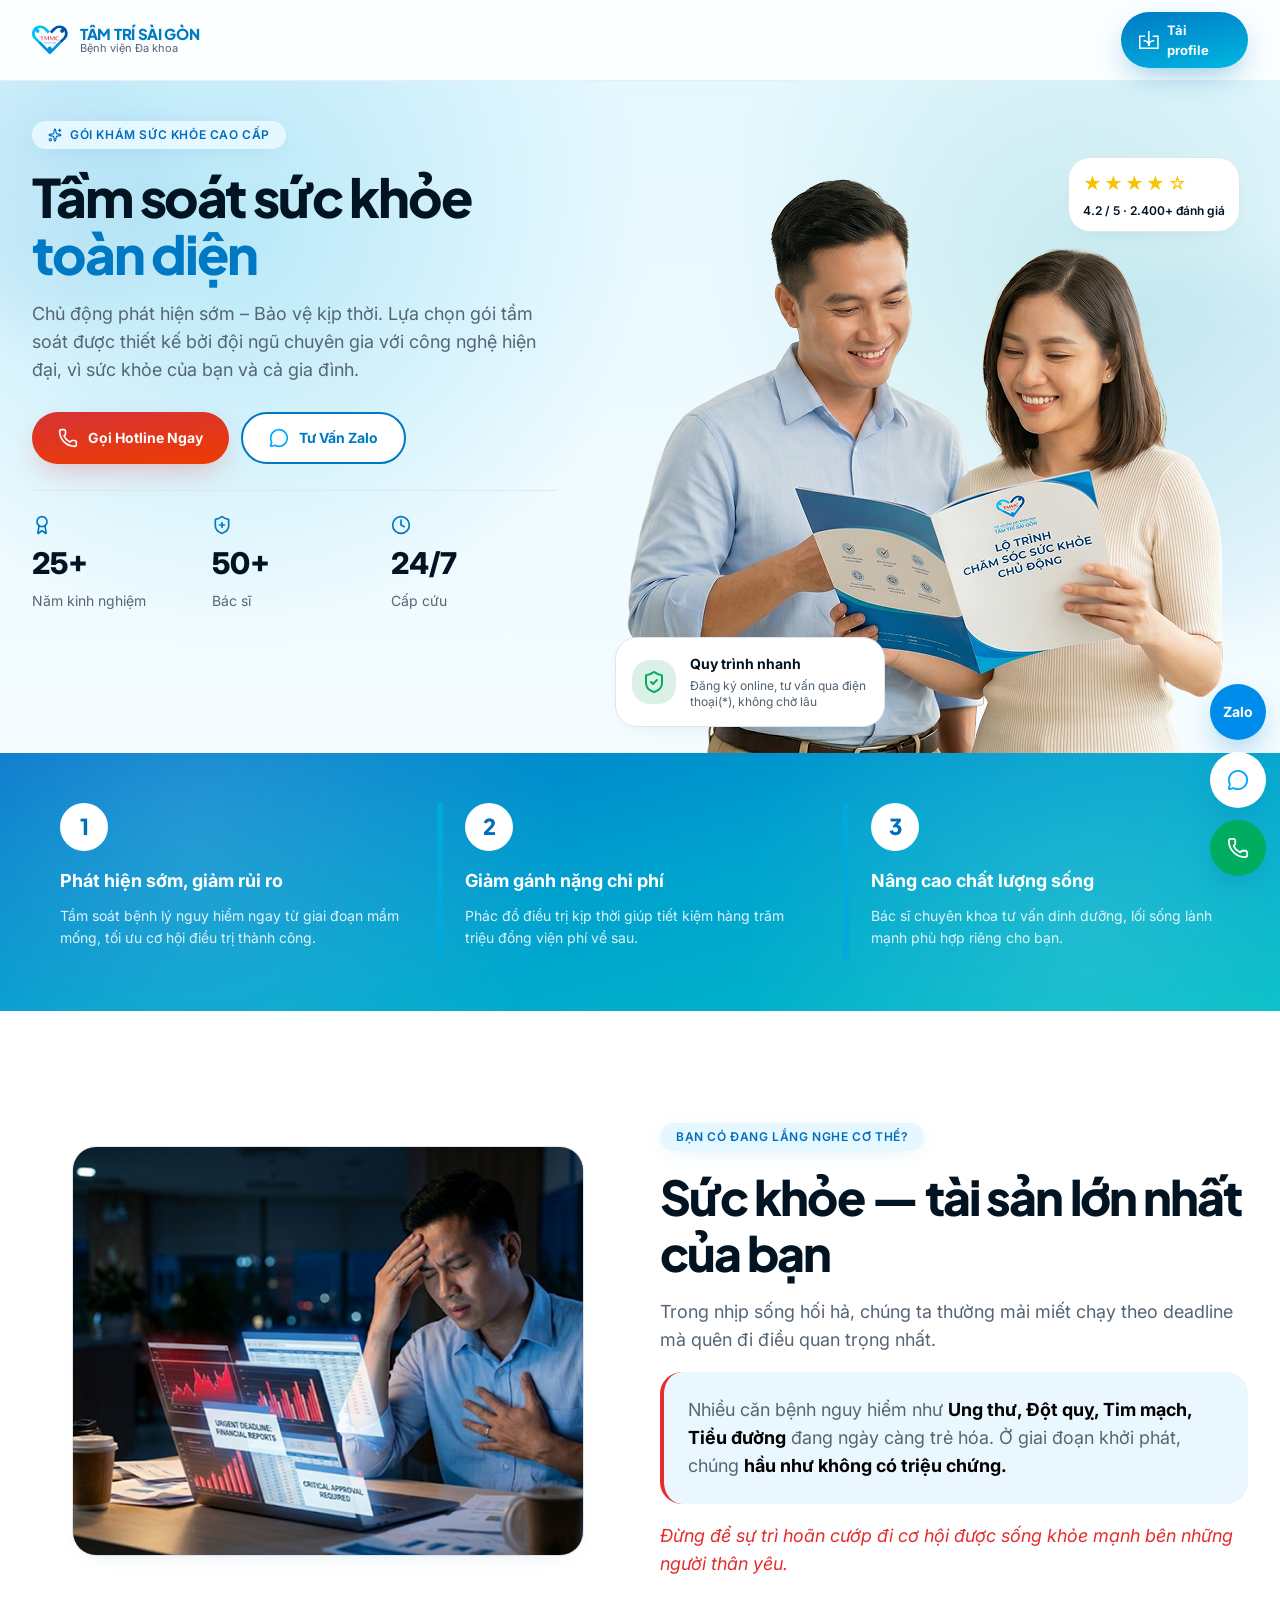
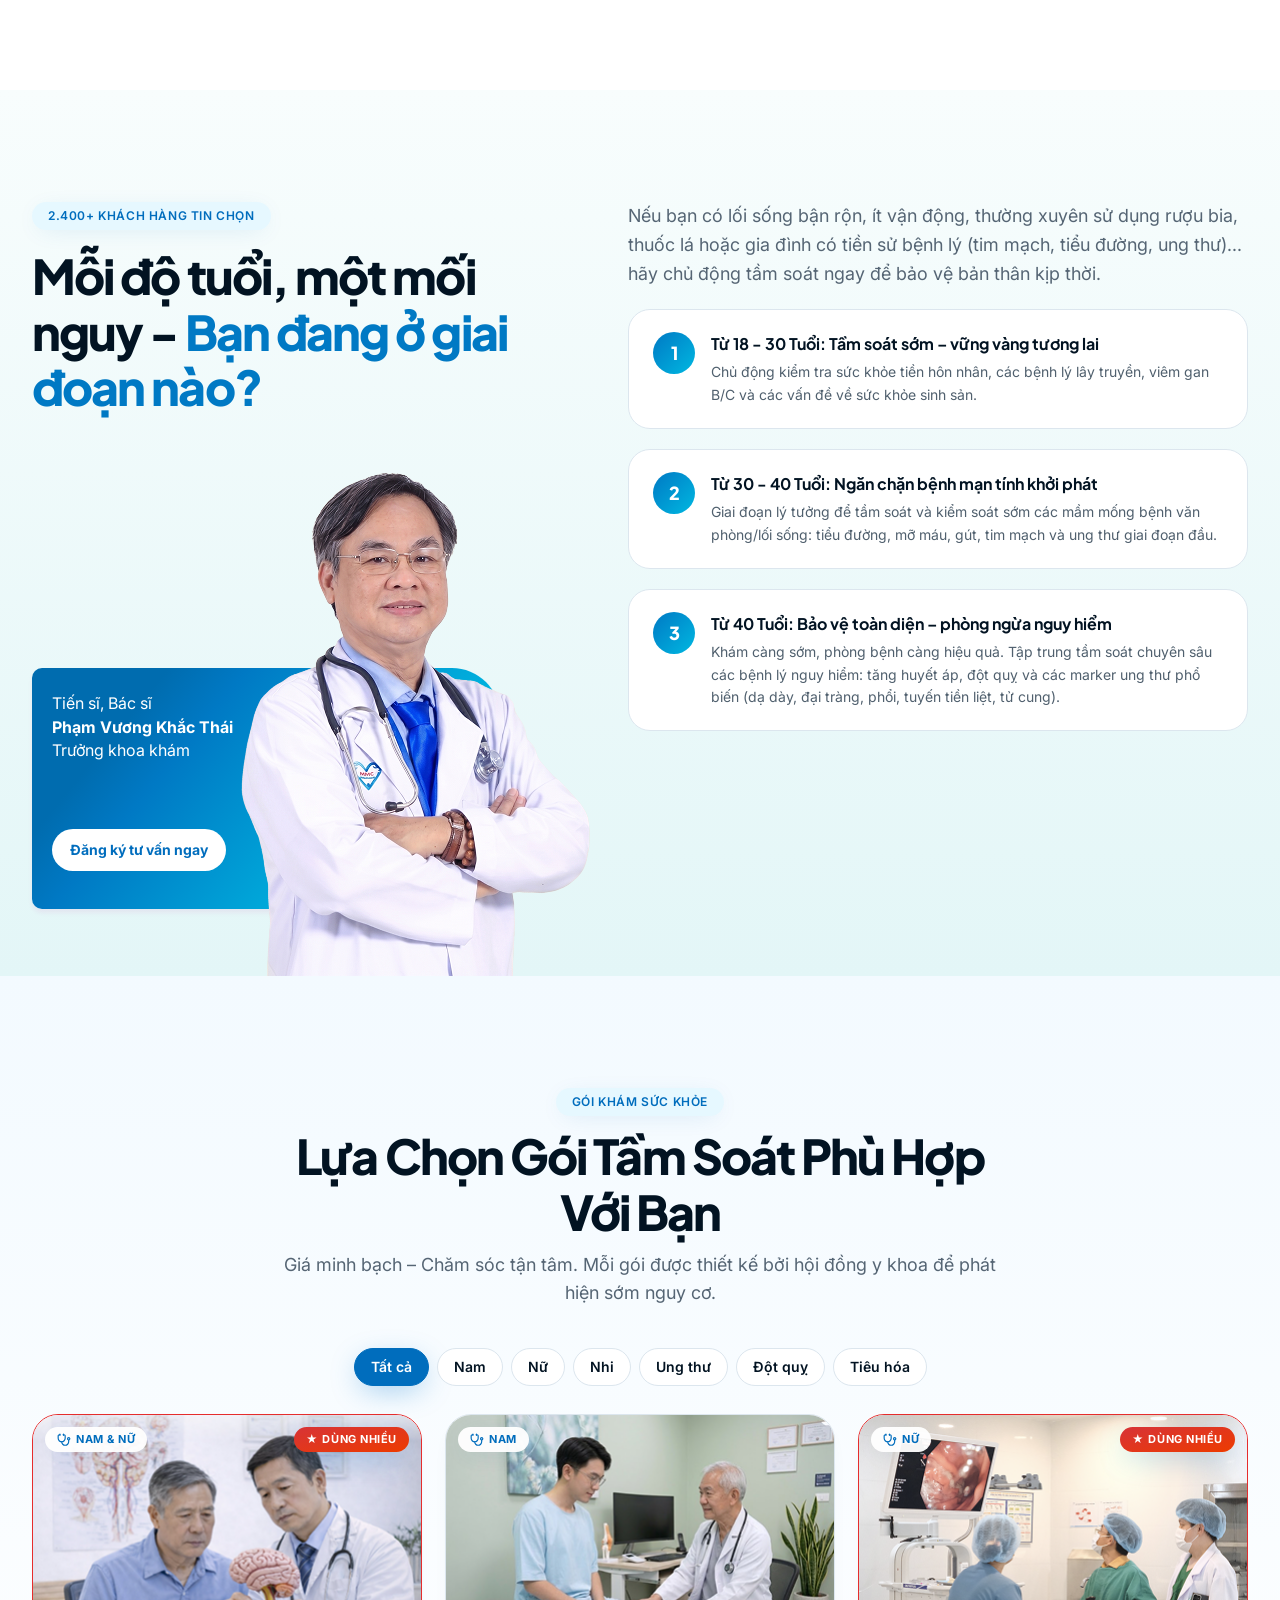
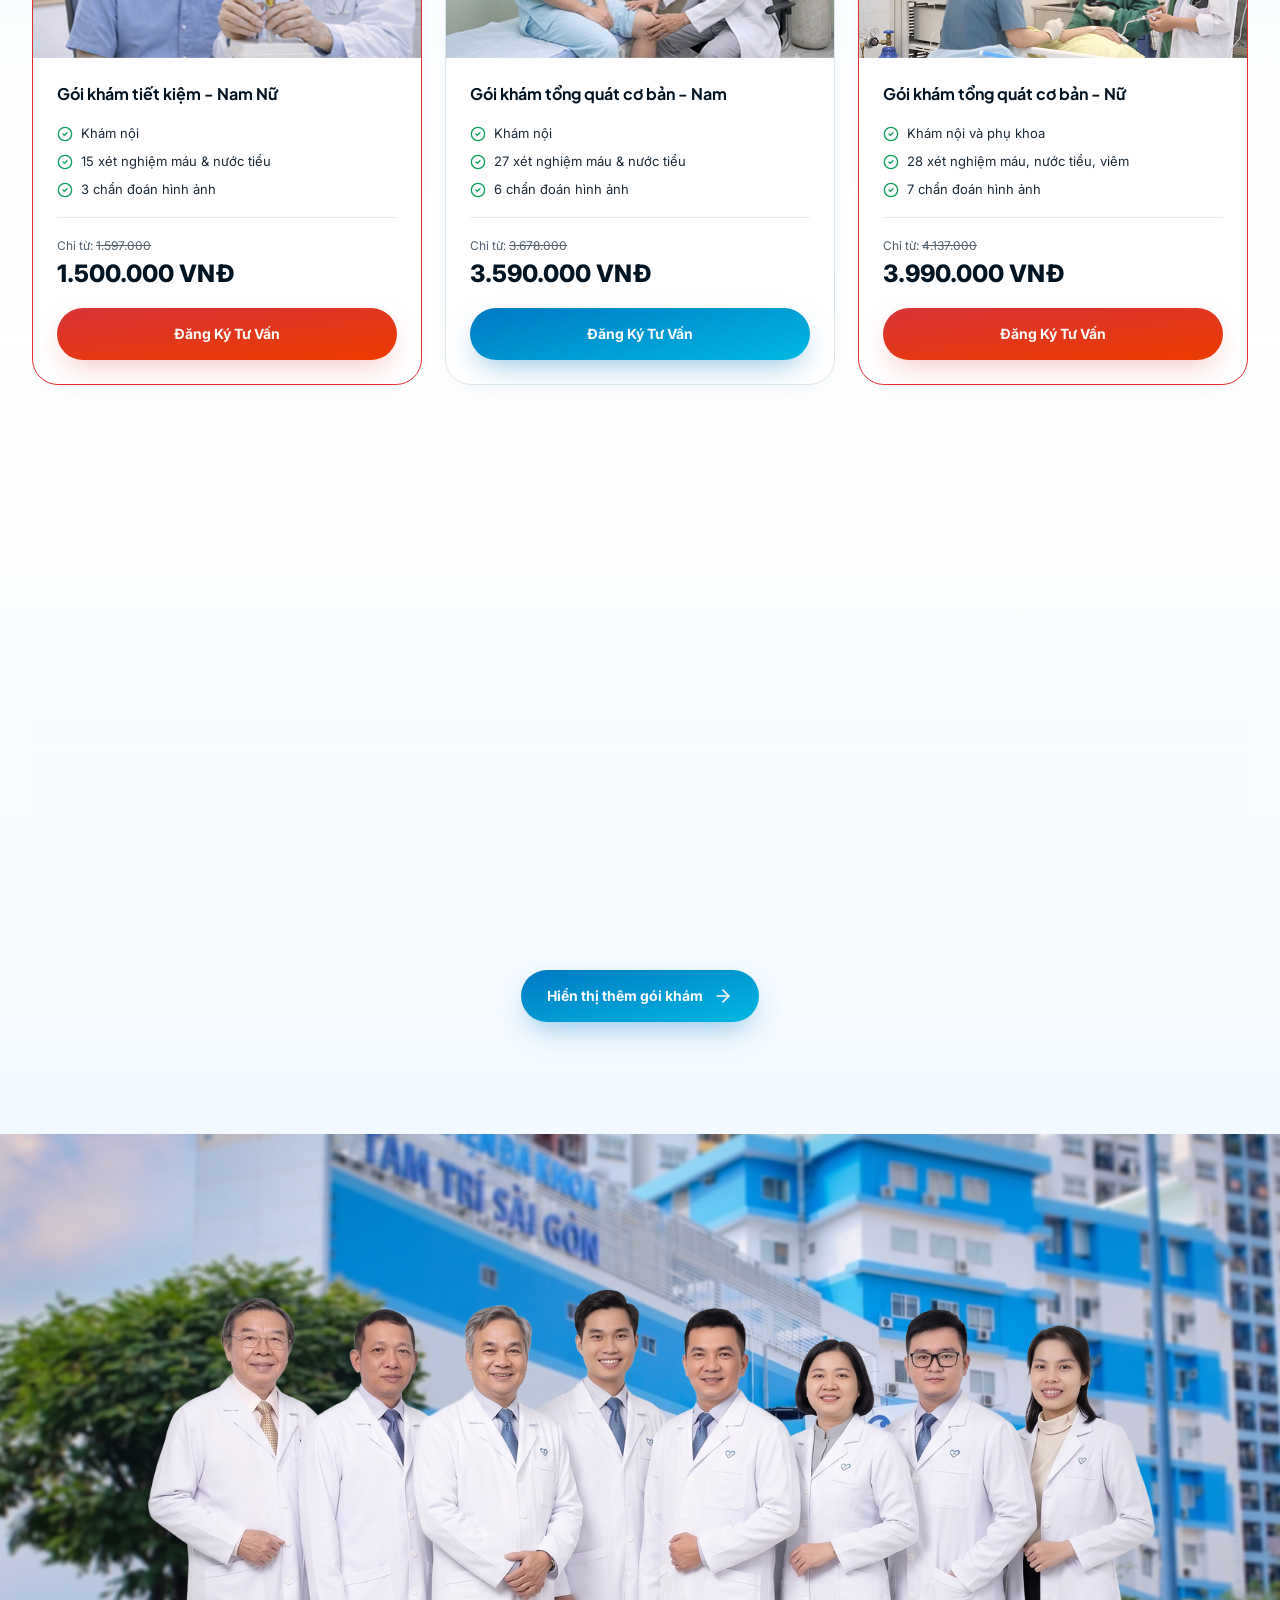
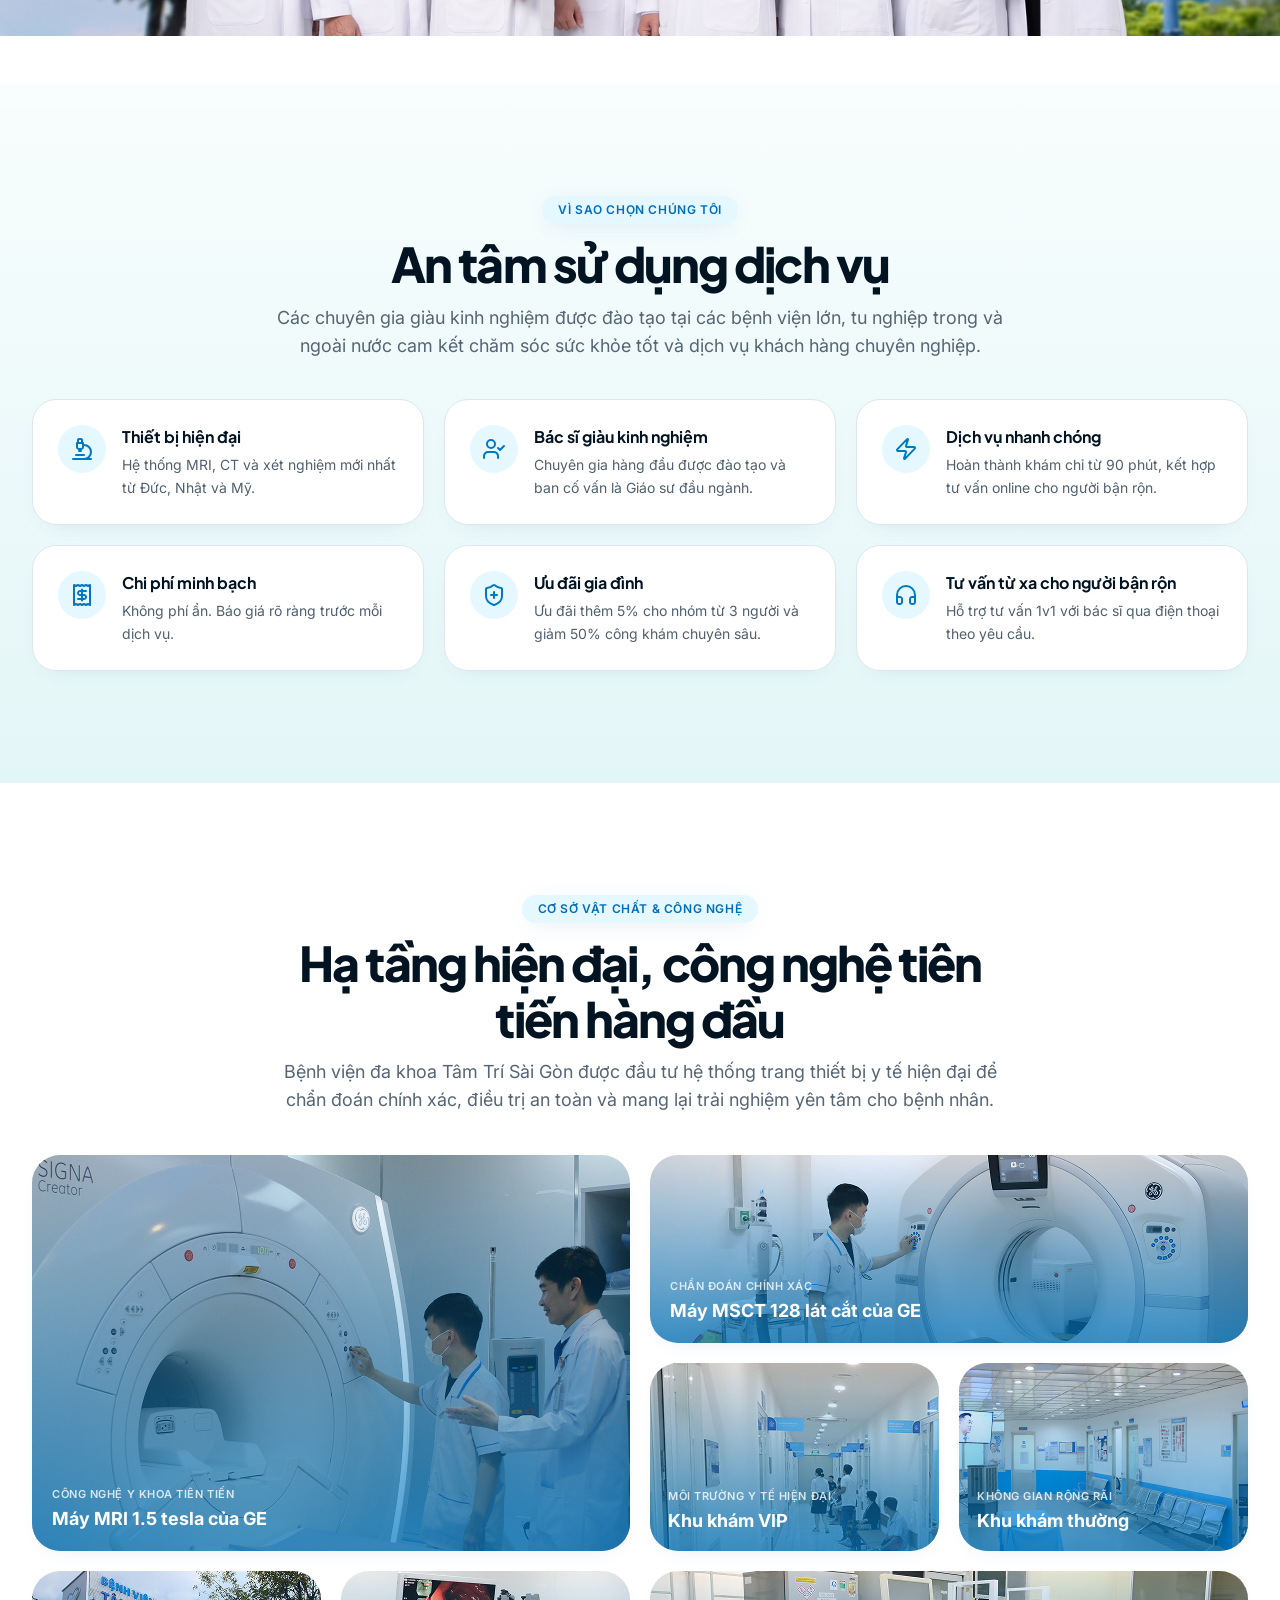
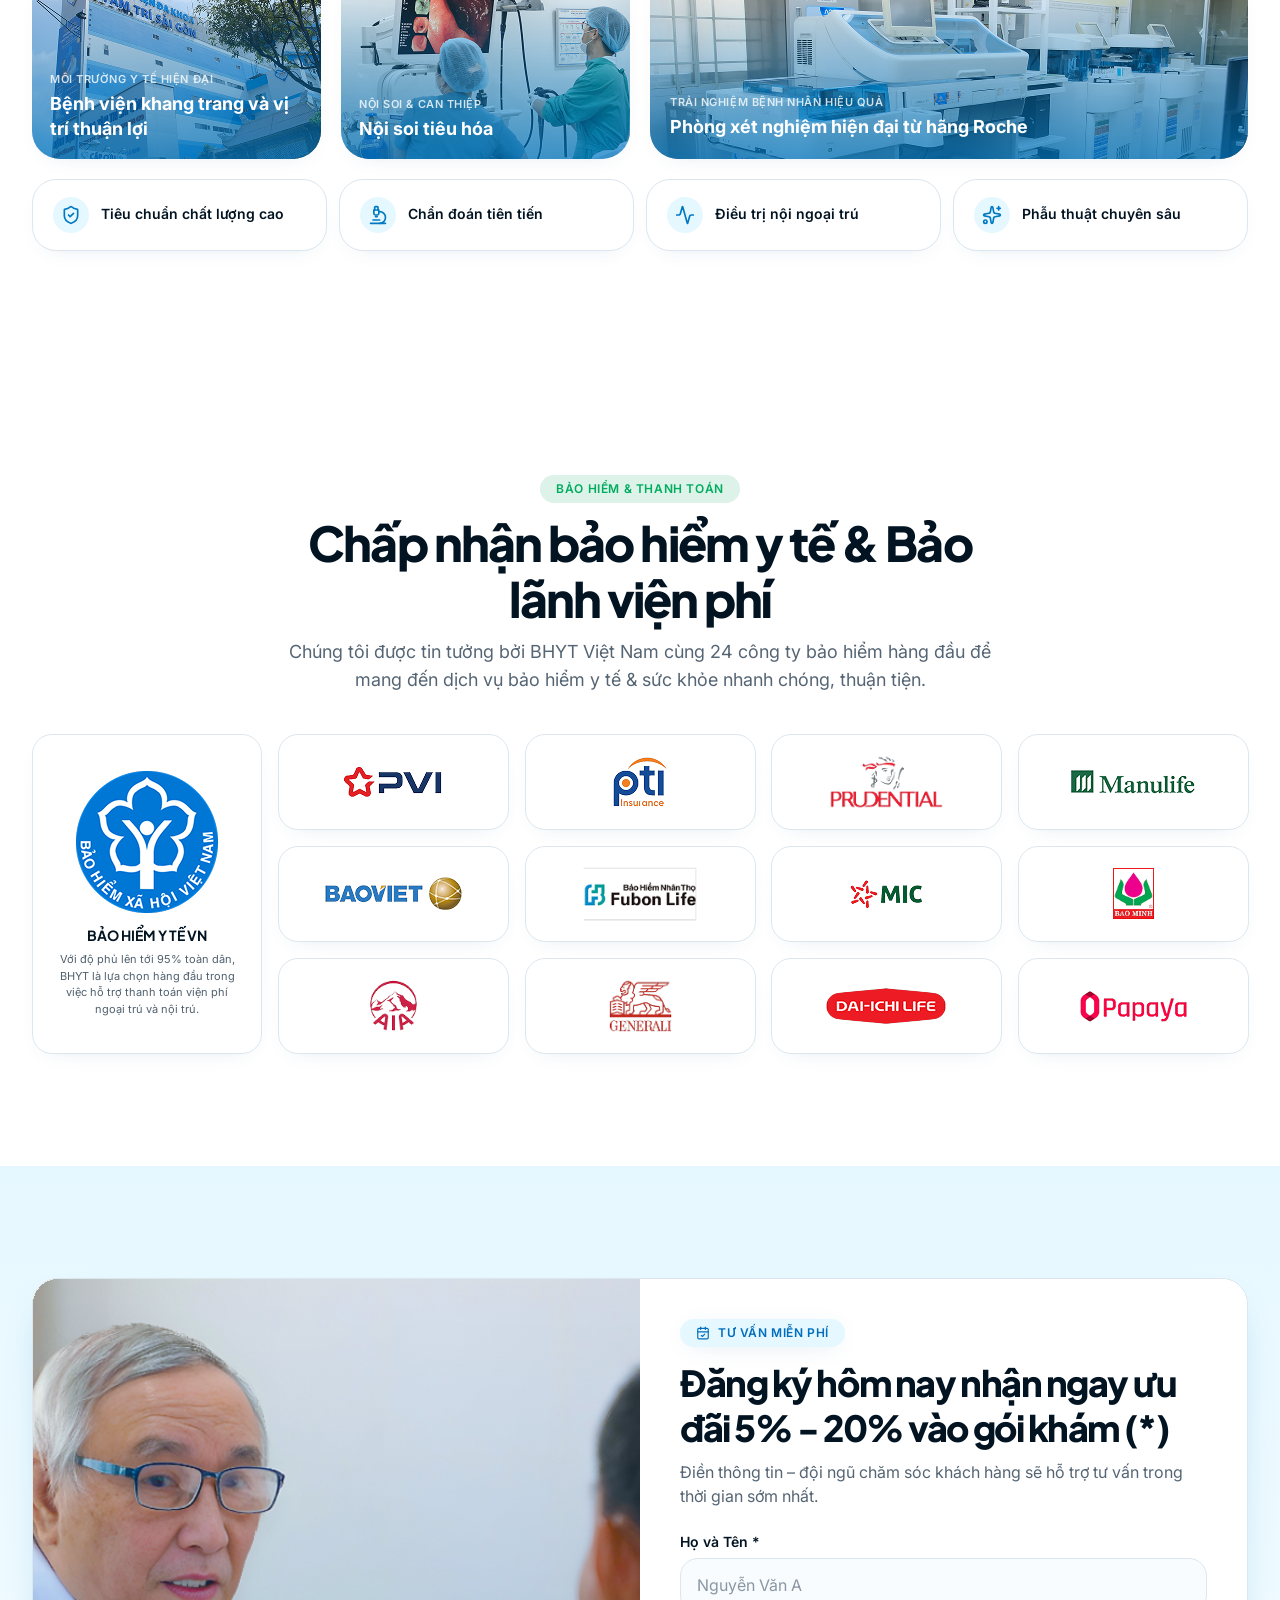
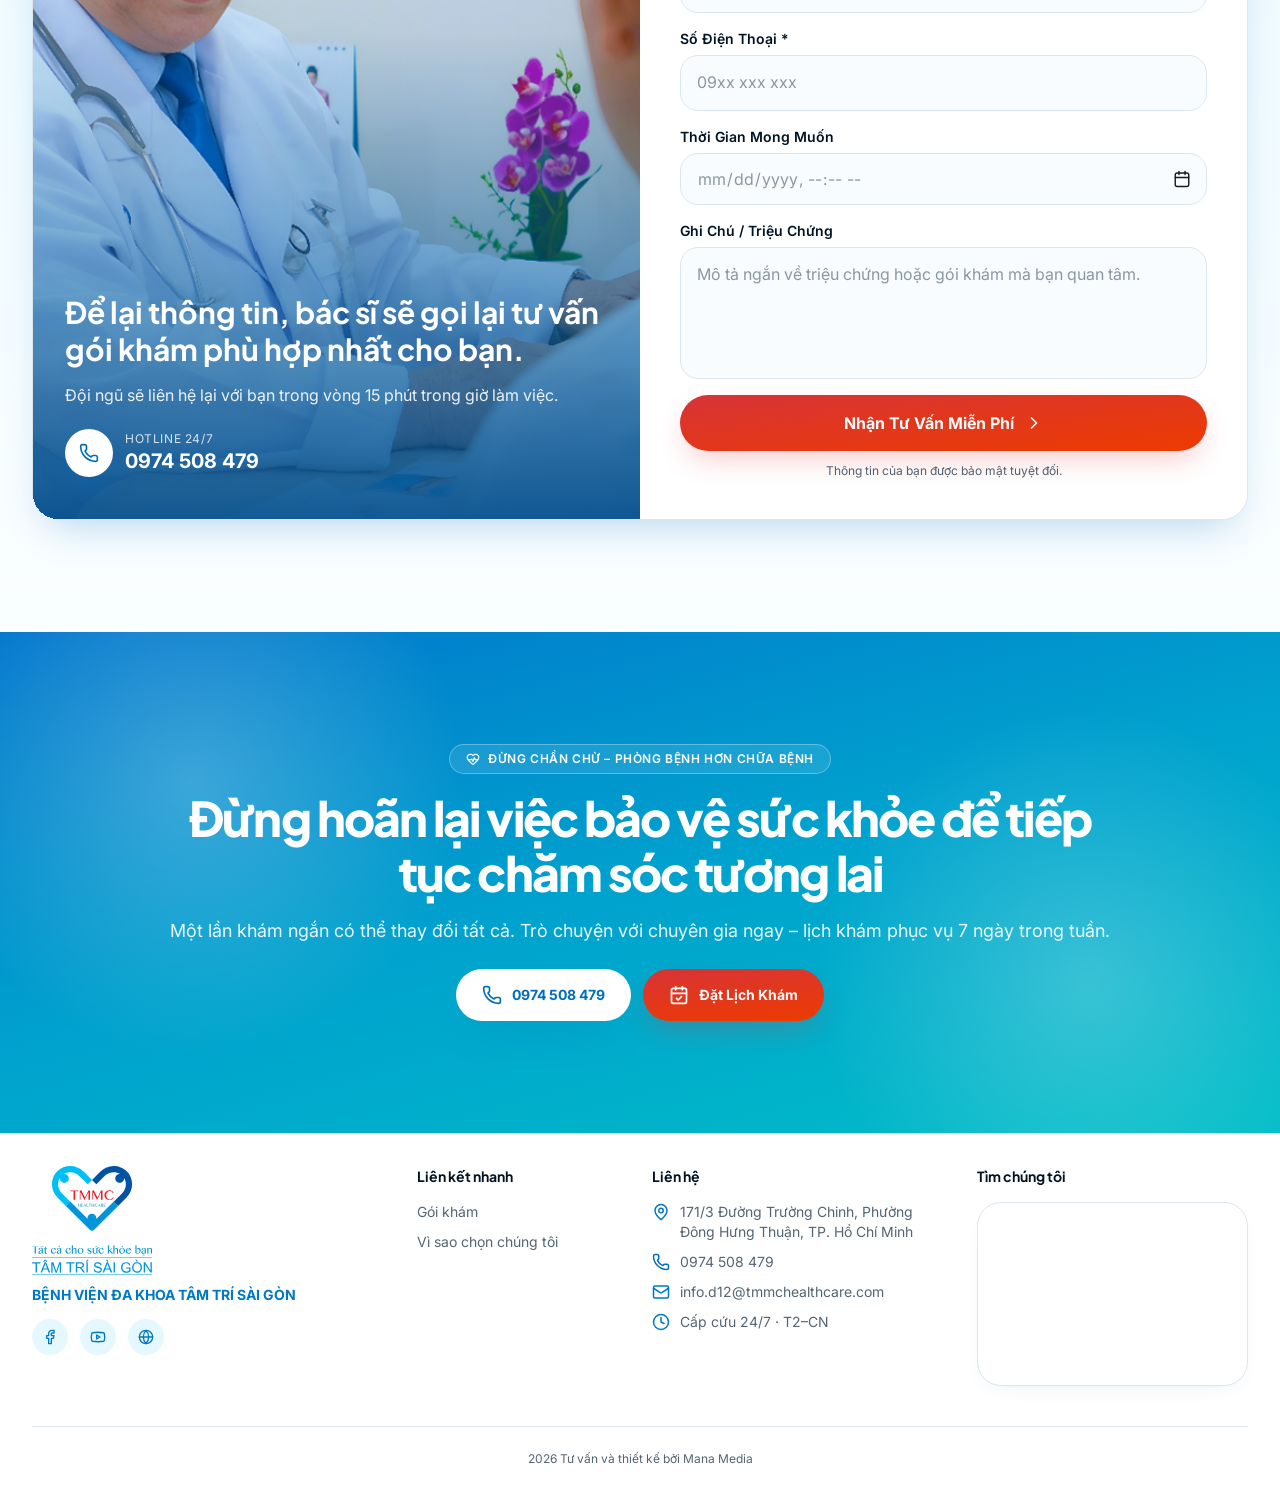
==== commit 9135c90a: "fix thêm" ====
--- a/index.html
+++ b/index.html
@@ -16,7 +16,7 @@
       name="description"
       content="Landing page giới thiệu gói tầm soát sức khỏe toàn diện của Bệnh viện Đa khoa Tâm Trí Sài Gòn."
     />
-    <link rel="stylesheet" href="styles.css?v=15" />
+    <link rel="stylesheet" href="styles.css?v=20" />
   </head>
   <body id="top">
     <header class="site-header">
@@ -1012,6 +1012,6 @@
       </a>
     </div>
 
-    <script src="script.js?v=15"></script>
+    <script src="script.js?v=20"></script>
   </body>
 </html>
--- a/styles.css
+++ b/styles.css
@@ -1,4 +1,4 @@
-@import url("https://fonts.googleapis.com/css2?family=Be+Vietnam+Pro:wght@400;500;600;700&family=Plus+Jakarta+Sans:wght@600;700;800&display=swap");
+@import url("https://fonts.googleapis.com/css2?family=Inter:wght@400;500;600;700;800&family=Plus+Jakarta+Sans:wght@600;700;800&display=swap");
 
 :root {
   --blue-900: #021322;
@@ -40,7 +40,7 @@
   margin: 0;
   color: var(--text);
   background: #ffffff;
-  font-family: "Be Vietnam Pro", Inter, system-ui, sans-serif;
+  font-family: "Inter", system-ui, sans-serif;
   line-height: 1.6;
 }
 
@@ -144,7 +144,7 @@
 
 .brand-copy strong {
   color: var(--blue-600);
-  font-family: "Plus Jakarta Sans", "Be Vietnam Pro", sans-serif;
+  font-family: "Plus Jakarta Sans", "Inter", sans-serif;
   font-size: 15px;
   font-weight: 800;
   letter-spacing: -0.02em;
@@ -307,7 +307,7 @@
 .contact-form-card h2,
 .cta-content h2 {
   margin: 0;
-  font-family: "Plus Jakarta Sans", "Be Vietnam Pro", sans-serif;
+  font-family: "Plus Jakarta Sans", "Inter", sans-serif;
   font-weight: 800;
   color: var(--text);
   letter-spacing: -0.04em;
@@ -825,7 +825,7 @@
 .feature-card h3,
 .insurance-intro h3 {
   margin: 0;
-  font-family: "Plus Jakarta Sans", "Be Vietnam Pro", sans-serif;
+  font-family: "Plus Jakarta Sans", "Inter", sans-serif;
   font-size: 16px;
   line-height: 1.45;
 }
@@ -1413,7 +1413,7 @@
   background: #f9fcff;
   padding: 14px 16px;
   color: var(--text);
-  font-family: "Be Vietnam Pro", Inter, system-ui, sans-serif;
+  font-family: "Inter", system-ui, sans-serif;
   font-size: 16px;
   font-weight: 400;
 }
@@ -1485,7 +1485,7 @@
 .field-with-icon input[type="datetime-local"]::-webkit-datetime-edit-minute-field,
 .field-with-icon input[type="datetime-local"]::-webkit-datetime-edit-ampm-field {
   cursor: pointer;
-  font-family: "Be Vietnam Pro", Inter, system-ui, sans-serif;
+  font-family: "Inter", system-ui, sans-serif;
   font-weight: 400;
   color: #8a97a3;
   -webkit-text-fill-color: #8a97a3;
@@ -2188,10 +2188,10 @@
   }
 
   .doctor-image {
-    left: 50%;
-    right: auto;
-    width: 72%;
-    transform: translateX(-50%);
+    left: auto;
+    right: 4%;
+    width: 60%;
+    transform: none;
   }
 
   .doctor-meta {
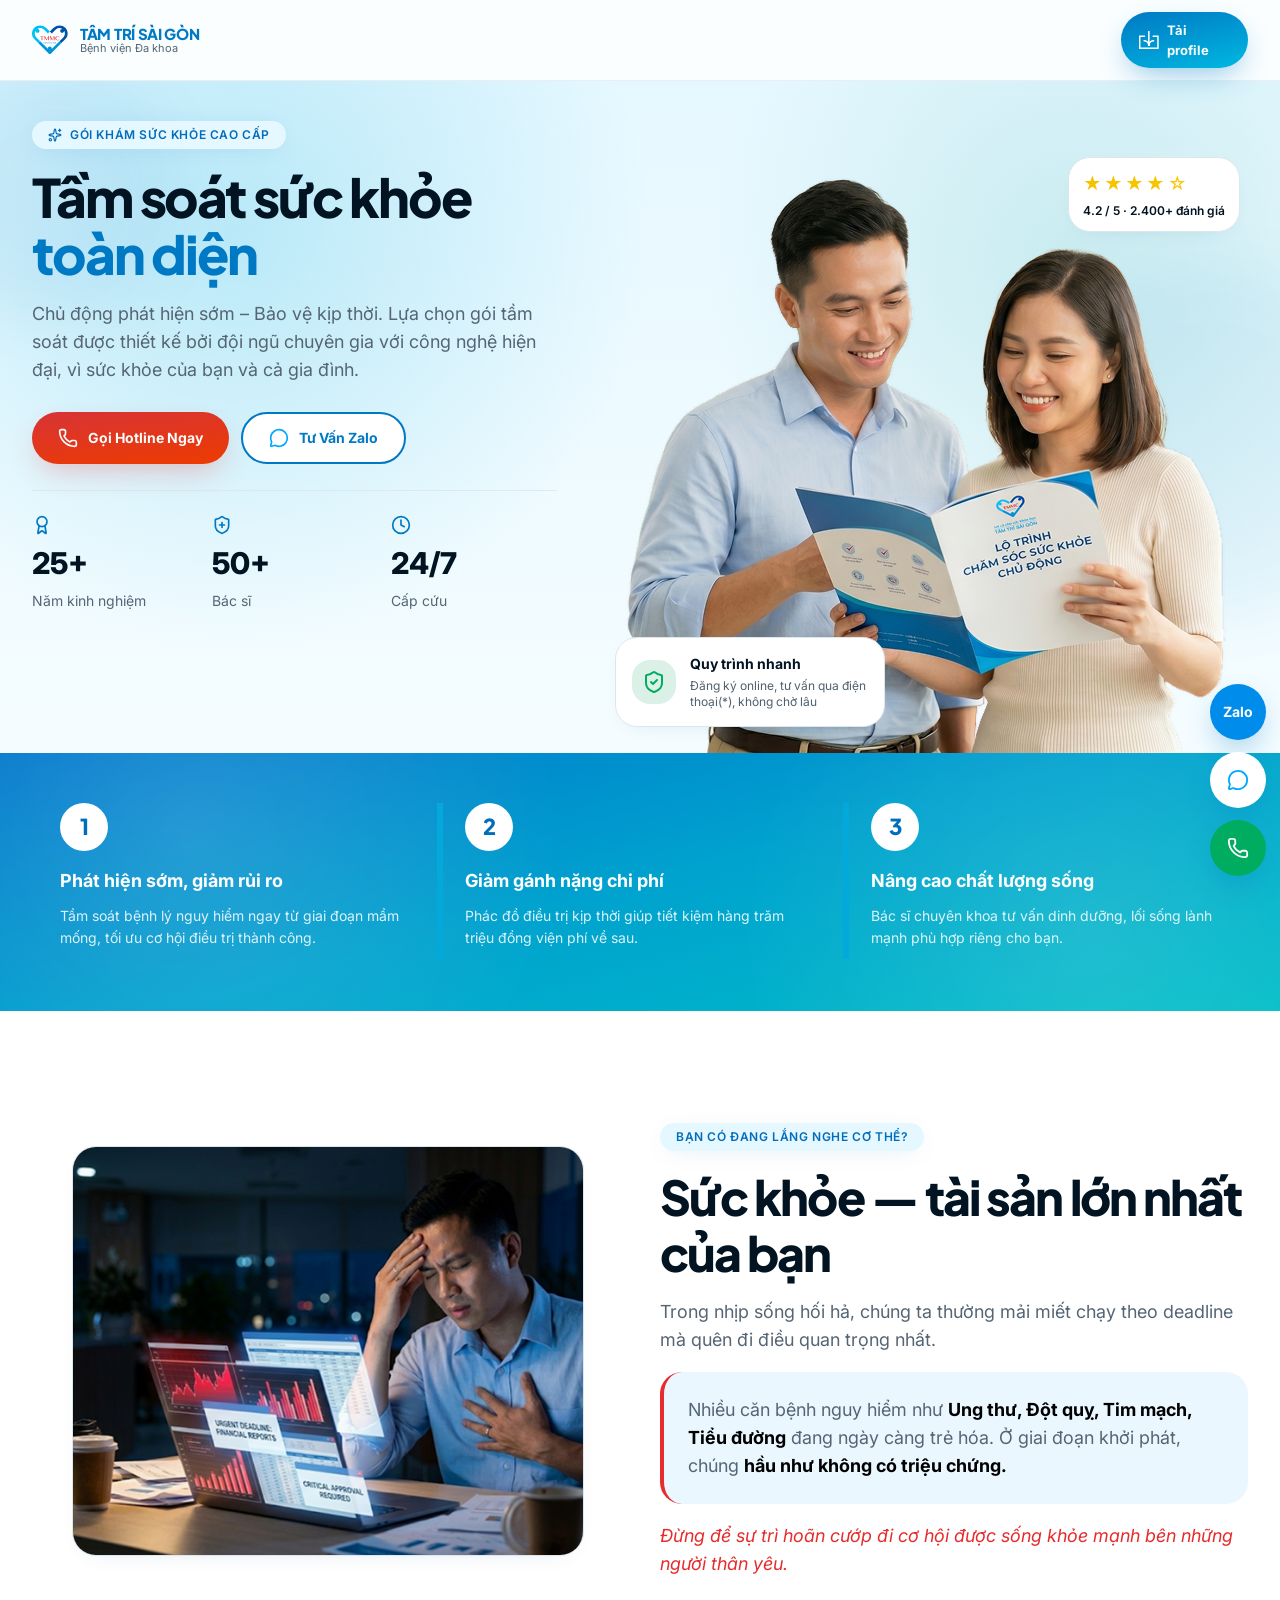
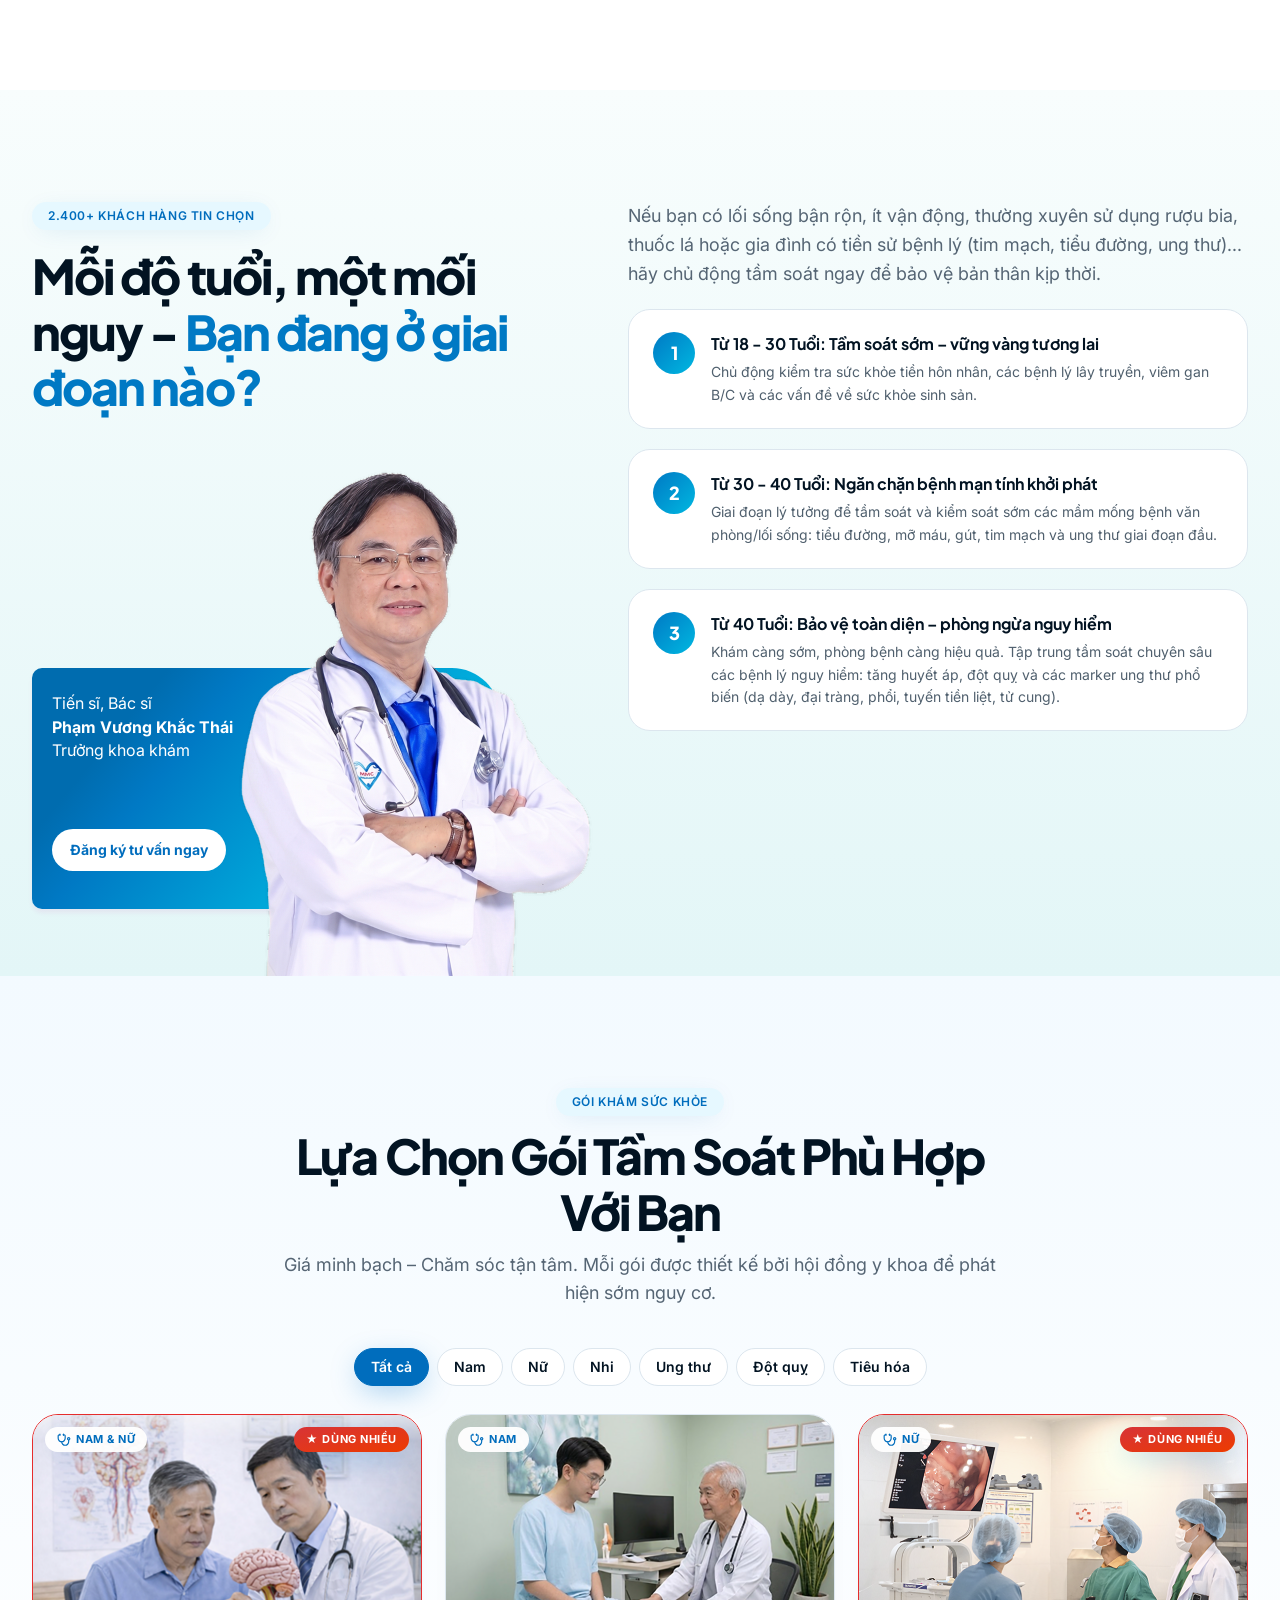
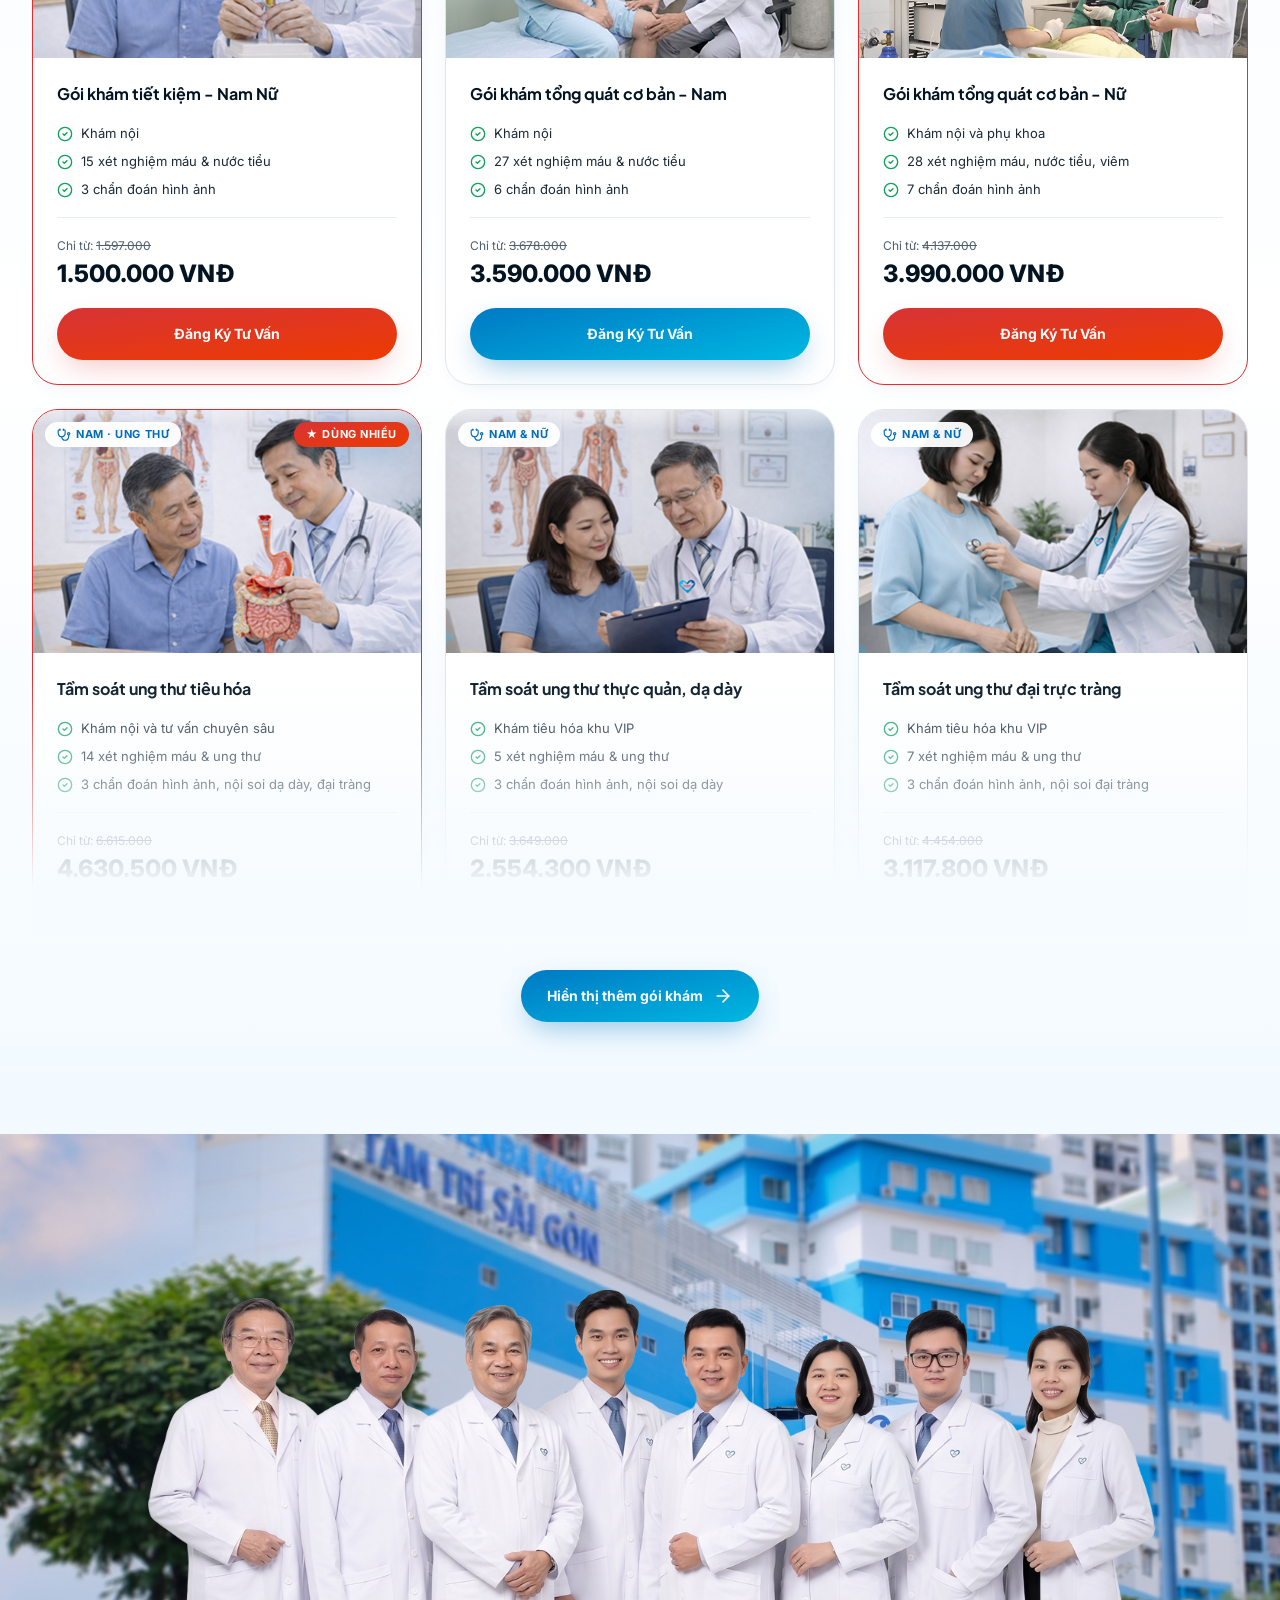
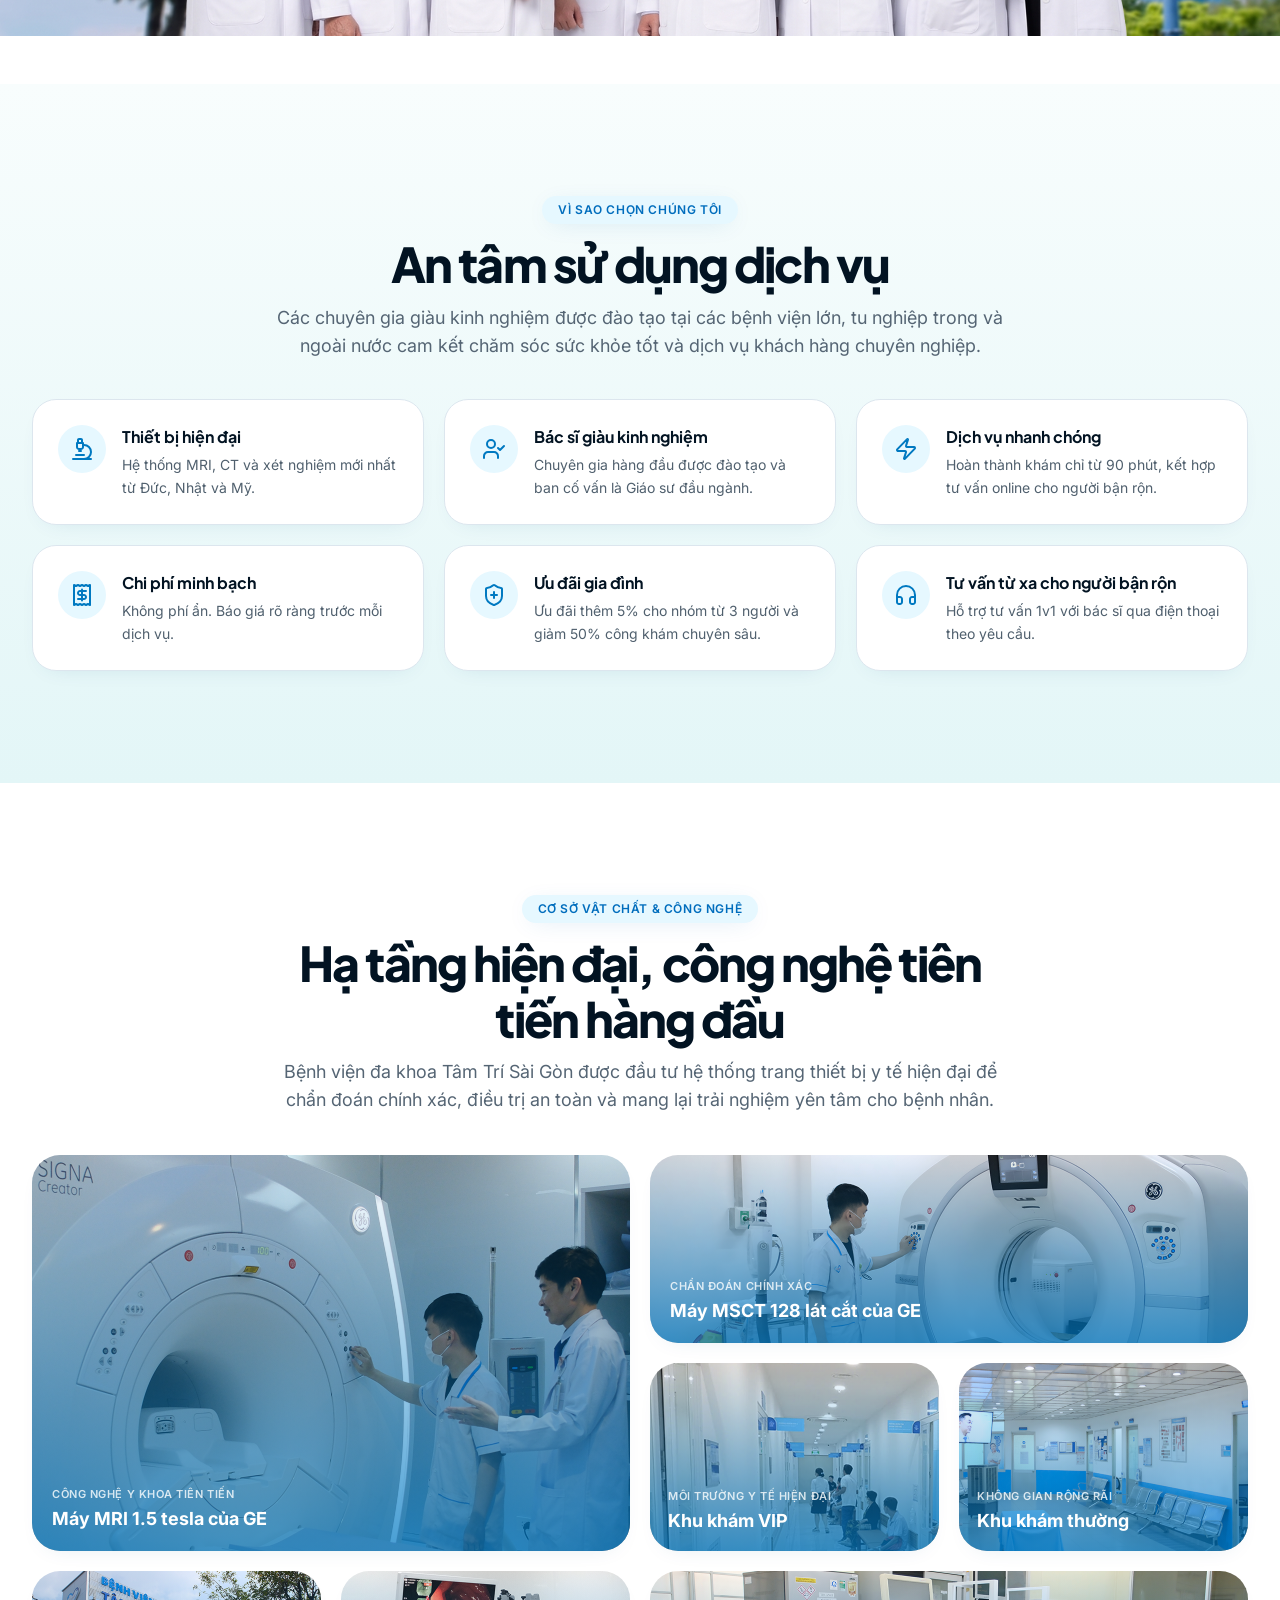
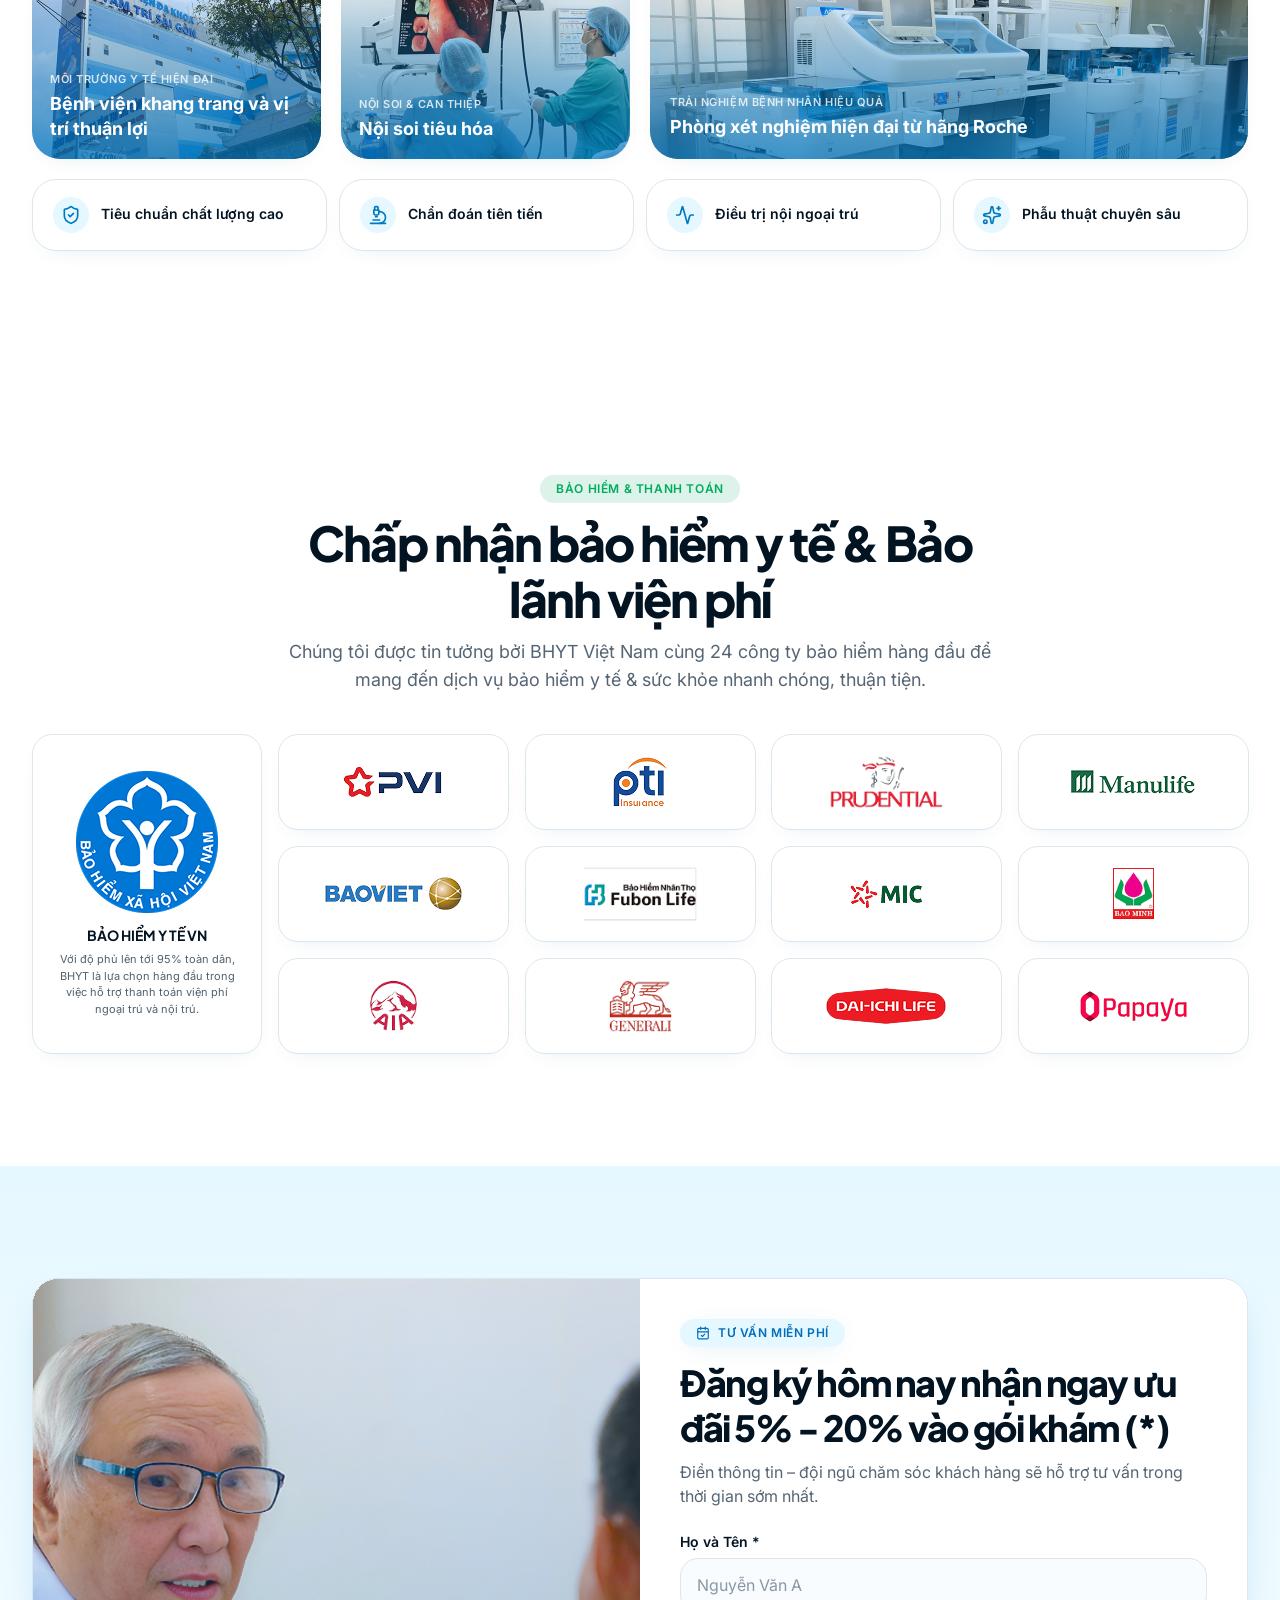
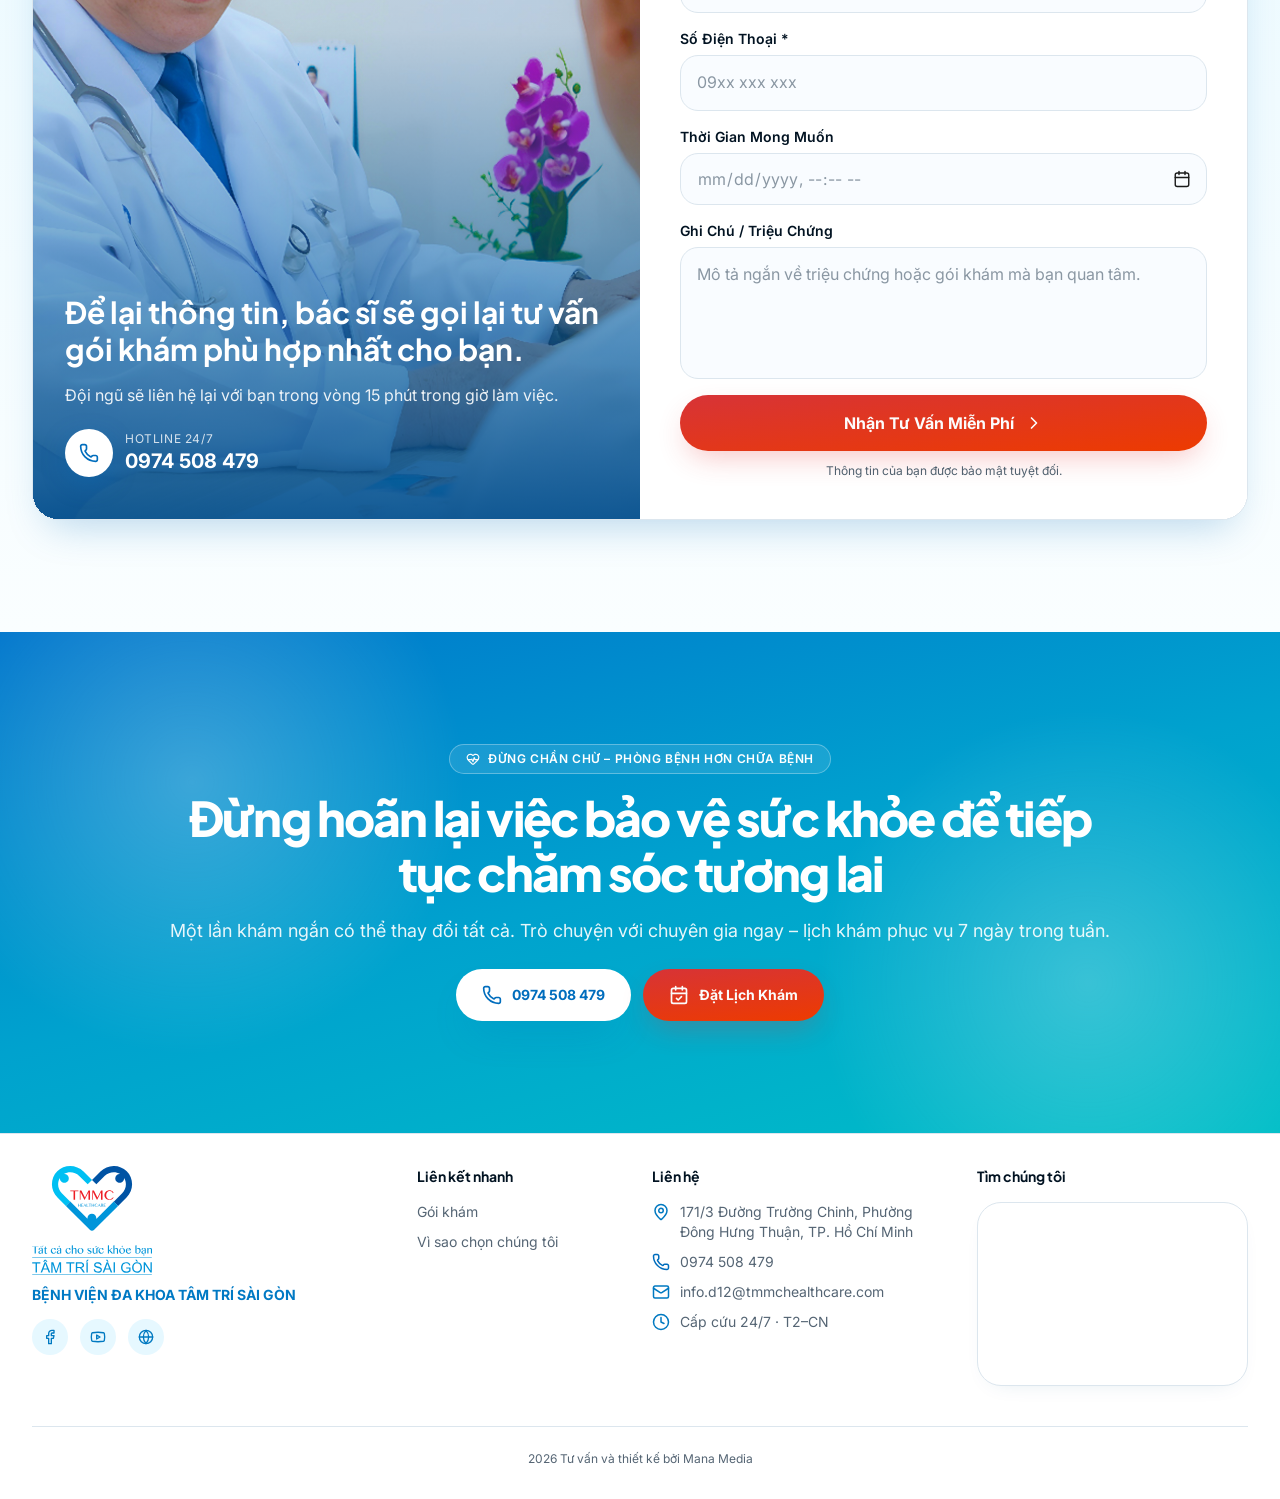
==== commit 7bd25ddf: "fix thêm" ====
--- a/index.html
+++ b/index.html
@@ -104,7 +104,7 @@
             </div>
             <img
               class="hero-couple"
-              src="assets/images/hero-couple.png"
+              src="assets/images/hero-couple.png?v=2"
               alt="Khách hàng xem brochure chăm sóc sức khỏe"
             />
             <div class="quick-card">
@@ -144,7 +144,7 @@
         <div class="container split-grid">
           <figure class="image-card story-image">
             <img
-              src="assets/images/stress-warning.png"
+              src="assets/images/stress-warning.png?v=2"
               alt="Người đàn ông mệt mỏi vì áp lực công việc"
             />
           </figure>
@@ -187,7 +187,7 @@
               </div>
               <img
                 class="doctor-image"
-                src="assets/images/chief-doctor.png"
+                src="assets/images/chief-doctor.png?v=2"
                 alt="Tiến sĩ, bác sĩ Phạm Vương Khắc Thái"
               />
             </div>
@@ -265,7 +265,7 @@
           <div class="package-grid" id="package-grid">
             <article class="package-card package-card-featured" data-filters="all nam nu tong-quat">
               <div class="package-thumb">
-                <img src="assets/images/package-01.png" alt="Gói khám tiết kiệm Nam Nữ" />
+                <img src="assets/images/package-01.png?v=2" alt="Gói khám tiết kiệm Nam Nữ" />
                 <div class="card-badge-group">
                   <span class="badge badge-soft"><img class="icon-image badge-icon" src="assets/icons/icon-09.svg" alt="" />Nam &amp; Nữ</span>
                   <span class="badge badge-hot">★ Dùng nhiều</span>
@@ -288,7 +288,7 @@
 
             <article class="package-card" data-filters="all nam tong-quat">
               <div class="package-thumb">
-                <img src="assets/images/package-02.png" alt="Gói khám tổng quát cơ bản Nam" />
+                <img src="assets/images/package-02.png?v=2" alt="Gói khám tổng quát cơ bản Nam" />
                 <div class="card-badge-group">
                   <span class="badge badge-soft"><img class="icon-image badge-icon" src="assets/icons/icon-09.svg" alt="" />Nam</span>
                 </div>
@@ -310,7 +310,7 @@
 
             <article class="package-card package-card-featured" data-filters="all nu tong-quat">
               <div class="package-thumb">
-                <img src="assets/images/package-03.png" alt="Gói khám tổng quát cơ bản Nữ" />
+                <img src="assets/images/package-03.png?v=2" alt="Gói khám tổng quát cơ bản Nữ" />
                 <div class="card-badge-group">
                   <span class="badge badge-soft"><img class="icon-image badge-icon" src="assets/icons/icon-09.svg" alt="" />Nữ</span>
                   <span class="badge badge-hot">★ Dùng nhiều</span>
@@ -333,7 +333,7 @@
 
             <article class="package-card package-card-featured" data-filters="all nam ung-thu tieu-hoa">
               <div class="package-thumb">
-                <img src="assets/images/package-04.png" alt="Tầm soát ung thư tiêu hóa" />
+                <img src="assets/images/package-04.png?v=2" alt="Tầm soát ung thư tiêu hóa" />
                 <div class="card-badge-group">
                   <span class="badge badge-soft"><img class="icon-image badge-icon" src="assets/icons/icon-09.svg" alt="" />Nam · Ung thư</span>
                   <span class="badge badge-hot">★ Dùng nhiều</span>
@@ -356,7 +356,7 @@
 
             <article class="package-card" data-filters="all nam nu ung-thu tieu-hoa">
               <div class="package-thumb">
-                <img src="assets/images/package-05.png" alt="Tầm soát ung thư thực quản dạ dày" />
+                <img src="assets/images/package-05.png?v=2" alt="Tầm soát ung thư thực quản dạ dày" />
                 <div class="card-badge-group">
                   <span class="badge badge-soft"><img class="icon-image badge-icon" src="assets/icons/icon-09.svg" alt="" />Nam &amp; Nữ</span>
                 </div>
@@ -378,7 +378,7 @@
 
             <article class="package-card" data-filters="all nam nu ung-thu tieu-hoa">
               <div class="package-thumb">
-                <img src="assets/images/package-06.png" alt="Tầm soát ung thư đại trực tràng" />
+                <img src="assets/images/package-06.png?v=2" alt="Tầm soát ung thư đại trực tràng" />
                 <div class="card-badge-group">
                   <span class="badge badge-soft"><img class="icon-image badge-icon" src="assets/icons/icon-09.svg" alt="" />Nam &amp; Nữ</span>
                 </div>
@@ -400,7 +400,7 @@
 
             <article class="package-card" data-filters="all nam nu tim-mach">
               <div class="package-thumb">
-                <img src="assets/images/package-07.png" alt="Tầm soát tim mạch" />
+                <img src="assets/images/package-07.png?v=2" alt="Tầm soát tim mạch" />
                 <div class="card-badge-group">
                   <span class="badge badge-soft"><img class="icon-image badge-icon" src="assets/icons/icon-09.svg" alt="" />Nam &amp; Nữ</span>
                 </div>
@@ -422,7 +422,7 @@
 
             <article class="package-card package-card-featured" data-filters="all nam nu dot-quy">
               <div class="package-thumb">
-                <img src="assets/images/package-08.png" alt="Tầm soát đột quỵ" />
+                <img src="assets/images/package-08.png?v=3" alt="Tầm soát đột quỵ" />
                 <div class="card-badge-group">
                   <span class="badge badge-soft"><img class="icon-image badge-icon" src="assets/icons/icon-09.svg" alt="" />Nam &amp; Nữ</span>
                   <span class="badge badge-hot">★ Dùng nhiều</span>
@@ -445,7 +445,7 @@
 
             <article class="package-card" data-filters="all nu ung-thu">
               <div class="package-thumb">
-                <img src="assets/images/package-09.png" alt="Tầm soát ung thư cổ tử cung và vú" />
+                <img src="assets/images/package-09.png?v=2" alt="Tầm soát ung thư cổ tử cung và vú" />
                 <div class="card-badge-group">
                   <span class="badge badge-soft"><img class="icon-image badge-icon" src="assets/icons/icon-09.svg" alt="" />Nữ</span>
                 </div>
@@ -467,7 +467,7 @@
 
             <article class="package-card" data-filters="all nu tong-quat">
               <div class="package-thumb">
-                <img src="assets/images/package-10.png" alt="Gói khám tổng quát cơ bản Nữ" />
+                <img src="assets/images/package-10.png?v=2" alt="Gói khám tổng quát cơ bản Nữ" />
                 <div class="card-badge-group">
                   <span class="badge badge-soft"><img class="icon-image badge-icon" src="assets/icons/icon-09.svg" alt="" />Nữ</span>
                 </div>
@@ -489,7 +489,7 @@
 
             <article class="package-card" data-filters="all nam tong-quat">
               <div class="package-thumb">
-                <img src="assets/images/package-11.png" alt="Gói khám tổng quát VIP Nam" />
+                <img src="assets/images/package-11.png?v=2" alt="Gói khám tổng quát VIP Nam" />
                 <div class="card-badge-group">
                   <span class="badge badge-vip"><img class="icon-image badge-icon" src="assets/icons/icon-09.svg" alt="" />Nam VIP</span>
                 </div>
@@ -511,7 +511,7 @@
 
             <article class="package-card" data-filters="all nu tong-quat">
               <div class="package-thumb">
-                <img src="assets/images/package-12.png" alt="Gói khám tổng quát VIP Nữ" />
+                <img src="assets/images/package-12.png?v=2" alt="Gói khám tổng quát VIP Nữ" />
                 <div class="card-badge-group">
                   <span class="badge badge-vip"><img class="icon-image badge-icon" src="assets/icons/icon-09.svg" alt="" />Nữ VIP</span>
                 </div>
@@ -533,7 +533,7 @@
 
             <article class="package-card" data-filters="all nam">
               <div class="package-thumb">
-                <img src="assets/images/package-13.png" alt="Gói khám tiền hôn nhân Nam" />
+                <img src="assets/images/package-13.png?v=2" alt="Gói khám tiền hôn nhân Nam" />
                 <div class="card-badge-group">
                   <span class="badge badge-soft"><img class="icon-image badge-icon" src="assets/icons/icon-09.svg" alt="" />Nam</span>
                 </div>
@@ -555,7 +555,7 @@
 
             <article class="package-card" data-filters="all nu">
               <div class="package-thumb">
-                <img src="assets/images/package-14.png" alt="Gói khám tiền hôn nhân Nữ" />
+                <img src="assets/images/package-14.png?v=2" alt="Gói khám tiền hôn nhân Nữ" />
                 <div class="card-badge-group">
                   <span class="badge badge-soft"><img class="icon-image badge-icon" src="assets/icons/icon-09.svg" alt="" />Nữ</span>
                 </div>
@@ -577,7 +577,7 @@
 
             <article class="package-card" data-filters="all nhi tong-quat">
               <div class="package-thumb">
-                <img src="assets/images/package-15.png" alt="Gói khám tổng quát trẻ em" />
+                <img src="assets/images/package-15.png?v=2" alt="Gói khám tổng quát trẻ em" />
                 <div class="card-badge-group">
                   <span class="badge badge-soft"><img class="icon-image badge-icon" src="assets/icons/icon-09.svg" alt="" />Nhi</span>
                 </div>
@@ -716,49 +716,49 @@
 
           <div class="facility-grid">
             <article class="facility-card facility-card-large facility-card-mri">
-              <img src="assets/images/facility-mri.png" alt="Máy MRI 1.5 tesla của GE" />
+              <img src="assets/images/facility-mri.png?v=2" alt="Máy MRI 1.5 tesla của GE" />
               <div class="facility-overlay">
                 <span>Công nghệ y khoa tiên tiến</span>
                 <strong>Máy MRI 1.5 tesla của GE</strong>
               </div>
             </article>
             <article class="facility-card facility-card-wide facility-card-ct">
-              <img src="assets/images/facility-lab.png" alt="Máy MSCT 128 lát cắt của GE" />
+              <img src="assets/images/facility-lab.png?v=2" alt="Máy MSCT 128 lát cắt của GE" />
               <div class="facility-overlay">
                 <span>Chẩn đoán chính xác</span>
                 <strong>Máy MSCT 128 lát cắt của GE</strong>
               </div>
             </article>
             <article class="facility-card facility-card-vip">
-              <img src="assets/images/facility-regular.png" alt="Khu khám VIP" />
+              <img src="assets/images/facility-regular.png?v=2" alt="Khu khám VIP" />
               <div class="facility-overlay">
                 <span>Môi trường y tế hiện đại</span>
                 <strong>Khu khám VIP</strong>
               </div>
             </article>
             <article class="facility-card facility-card-regular">
-              <img src="assets/images/facility-endoscopy.png" alt="Khu khám thường" />
+              <img src="assets/images/facility-endoscopy.png?v=2" alt="Khu khám thường" />
               <div class="facility-overlay">
                 <span>Không gian rộng rãi</span>
                 <strong>Khu khám thường</strong>
               </div>
             </article>
             <article class="facility-card facility-card-campus">
-              <img src="assets/images/facility-campus.png" alt="Bệnh viện khang trang" />
+              <img src="assets/images/facility-campus.png?v=2" alt="Bệnh viện khang trang" />
               <div class="facility-overlay">
                 <span>Môi trường y tế hiện đại</span>
                 <strong>Bệnh viện khang trang và vị trí thuận lợi</strong>
               </div>
             </article>
             <article class="facility-card facility-card-endoscopy">
-              <img src="assets/images/facility-vip.png" alt="Nội soi tiêu hóa" />
+              <img src="assets/images/facility-vip.png?v=2" alt="Nội soi tiêu hóa" />
               <div class="facility-overlay">
                 <span>Nội soi &amp; can thiệp</span>
                 <strong>Nội soi tiêu hóa</strong>
               </div>
             </article>
             <article class="facility-card facility-card-wide facility-card-lab">
-              <img src="assets/images/facility-ct.png" alt="Phòng xét nghiệm" />
+              <img src="assets/images/facility-ct.png?v=2" alt="Phòng xét nghiệm" />
               <div class="facility-overlay">
                 <span>Trải nghiệm bệnh nhân hiệu quả</span>
                 <strong>Phòng xét nghiệm hiện đại từ hãng Roche</strong>
@@ -833,7 +833,7 @@
         <div class="container contact-shell">
           <div class="contact-visual">
             <img
-              src="assets/images/senior-doctor.png"
+              src="assets/images/senior-doctor.png?v=2"
               alt="Bác sĩ tư vấn cho bệnh nhân"
             />
             <div class="contact-visual-overlay"></div>
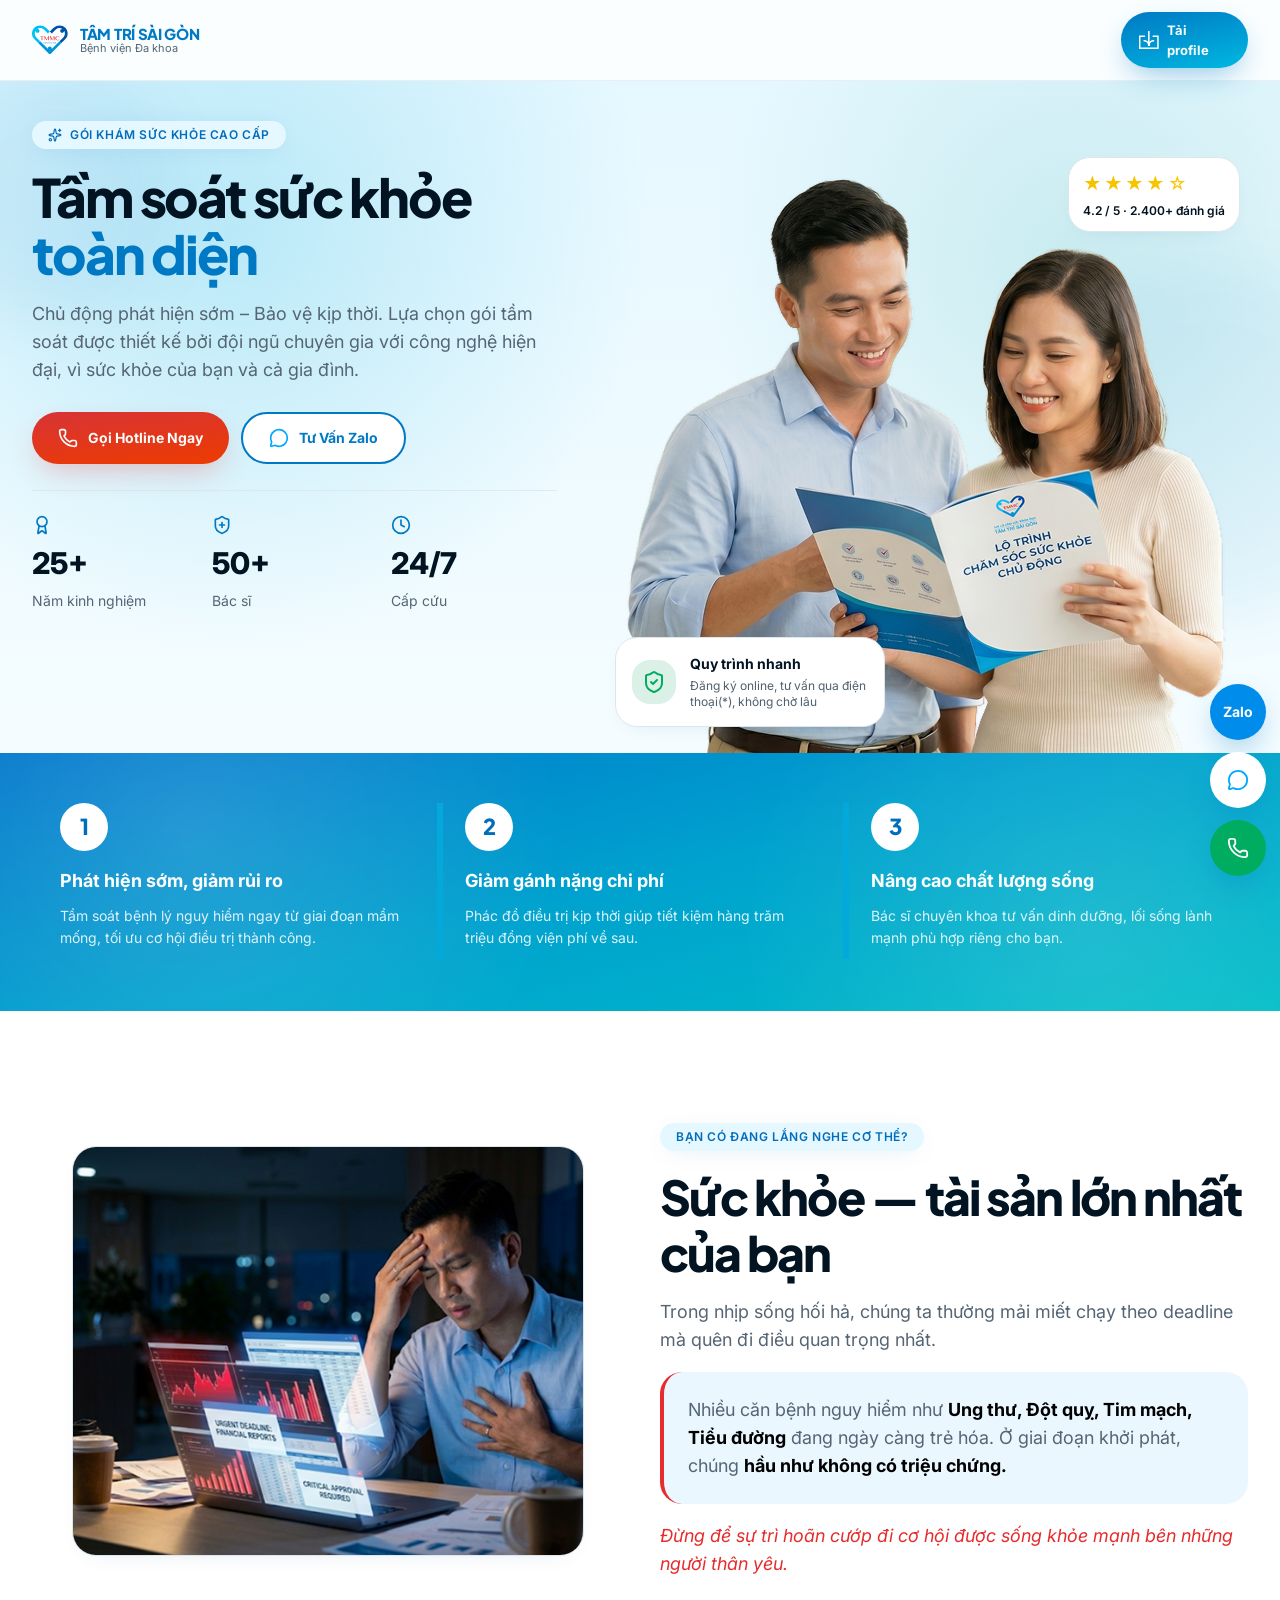
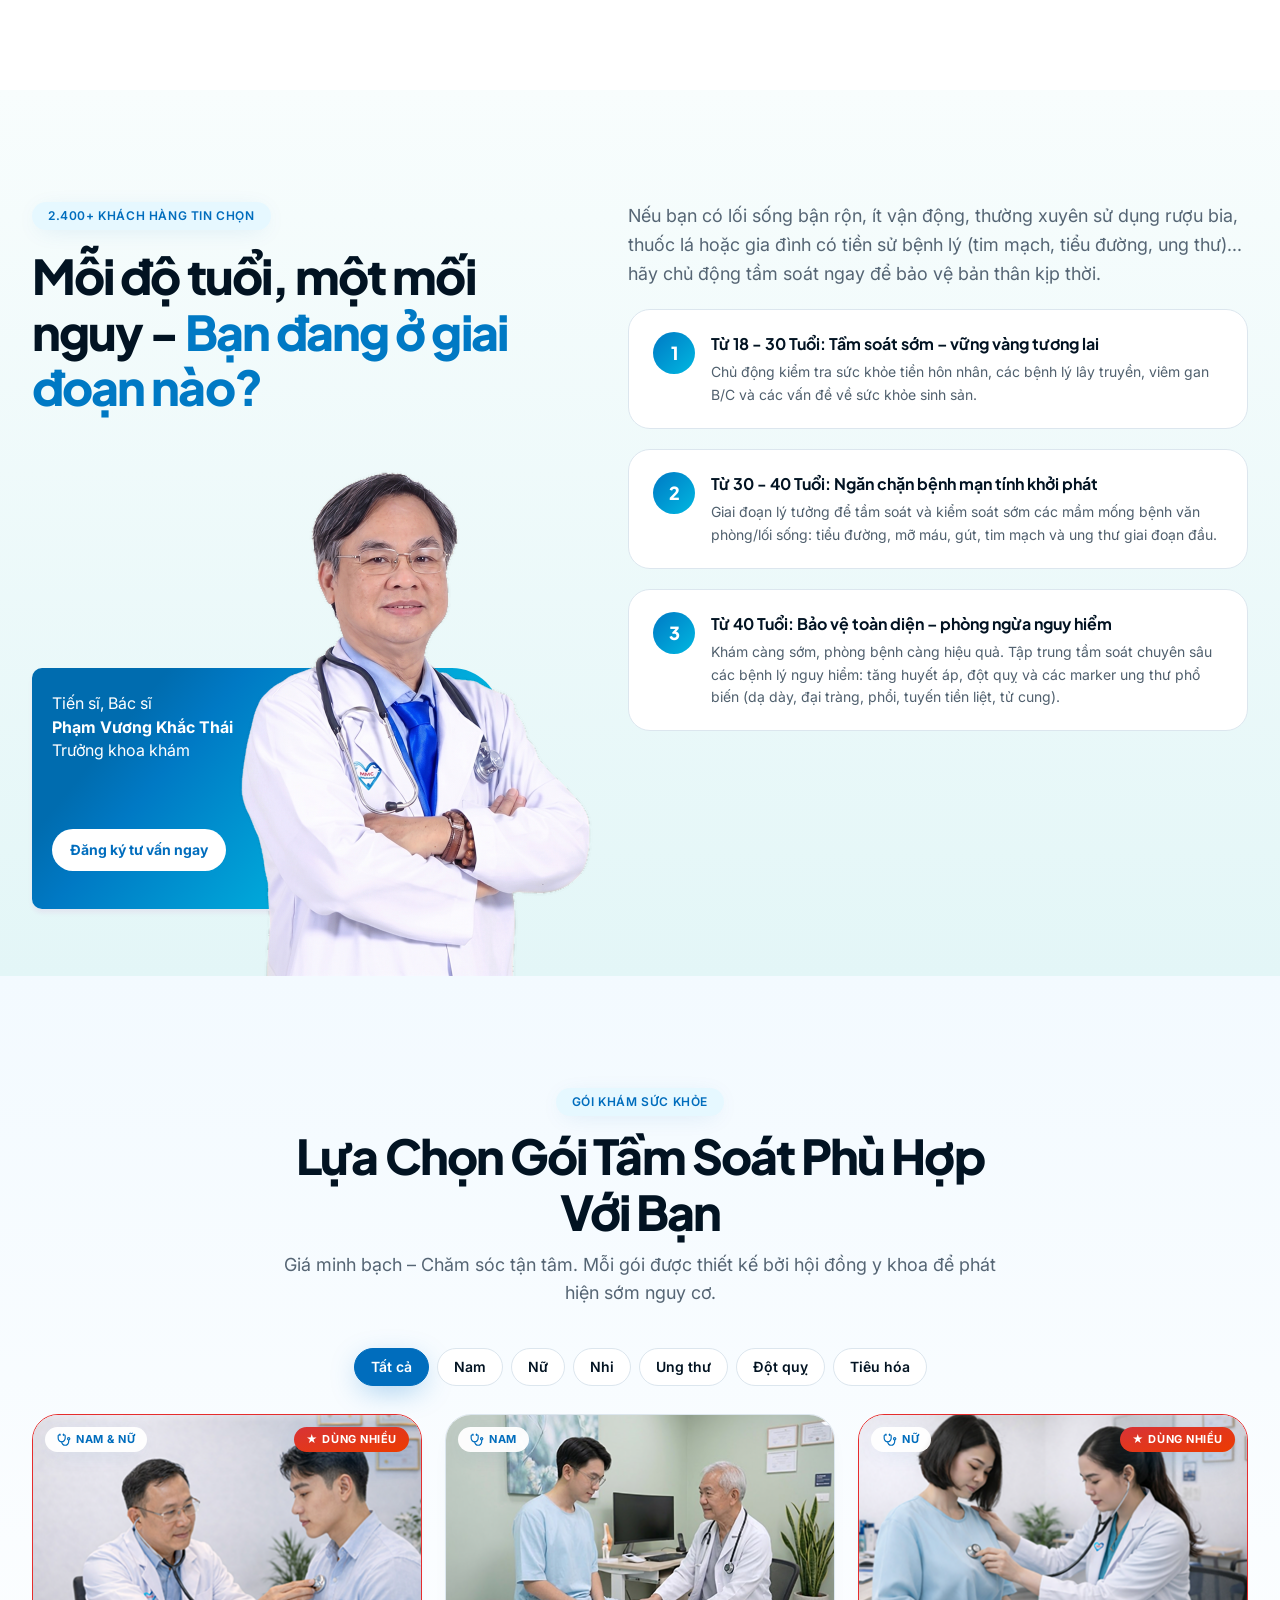
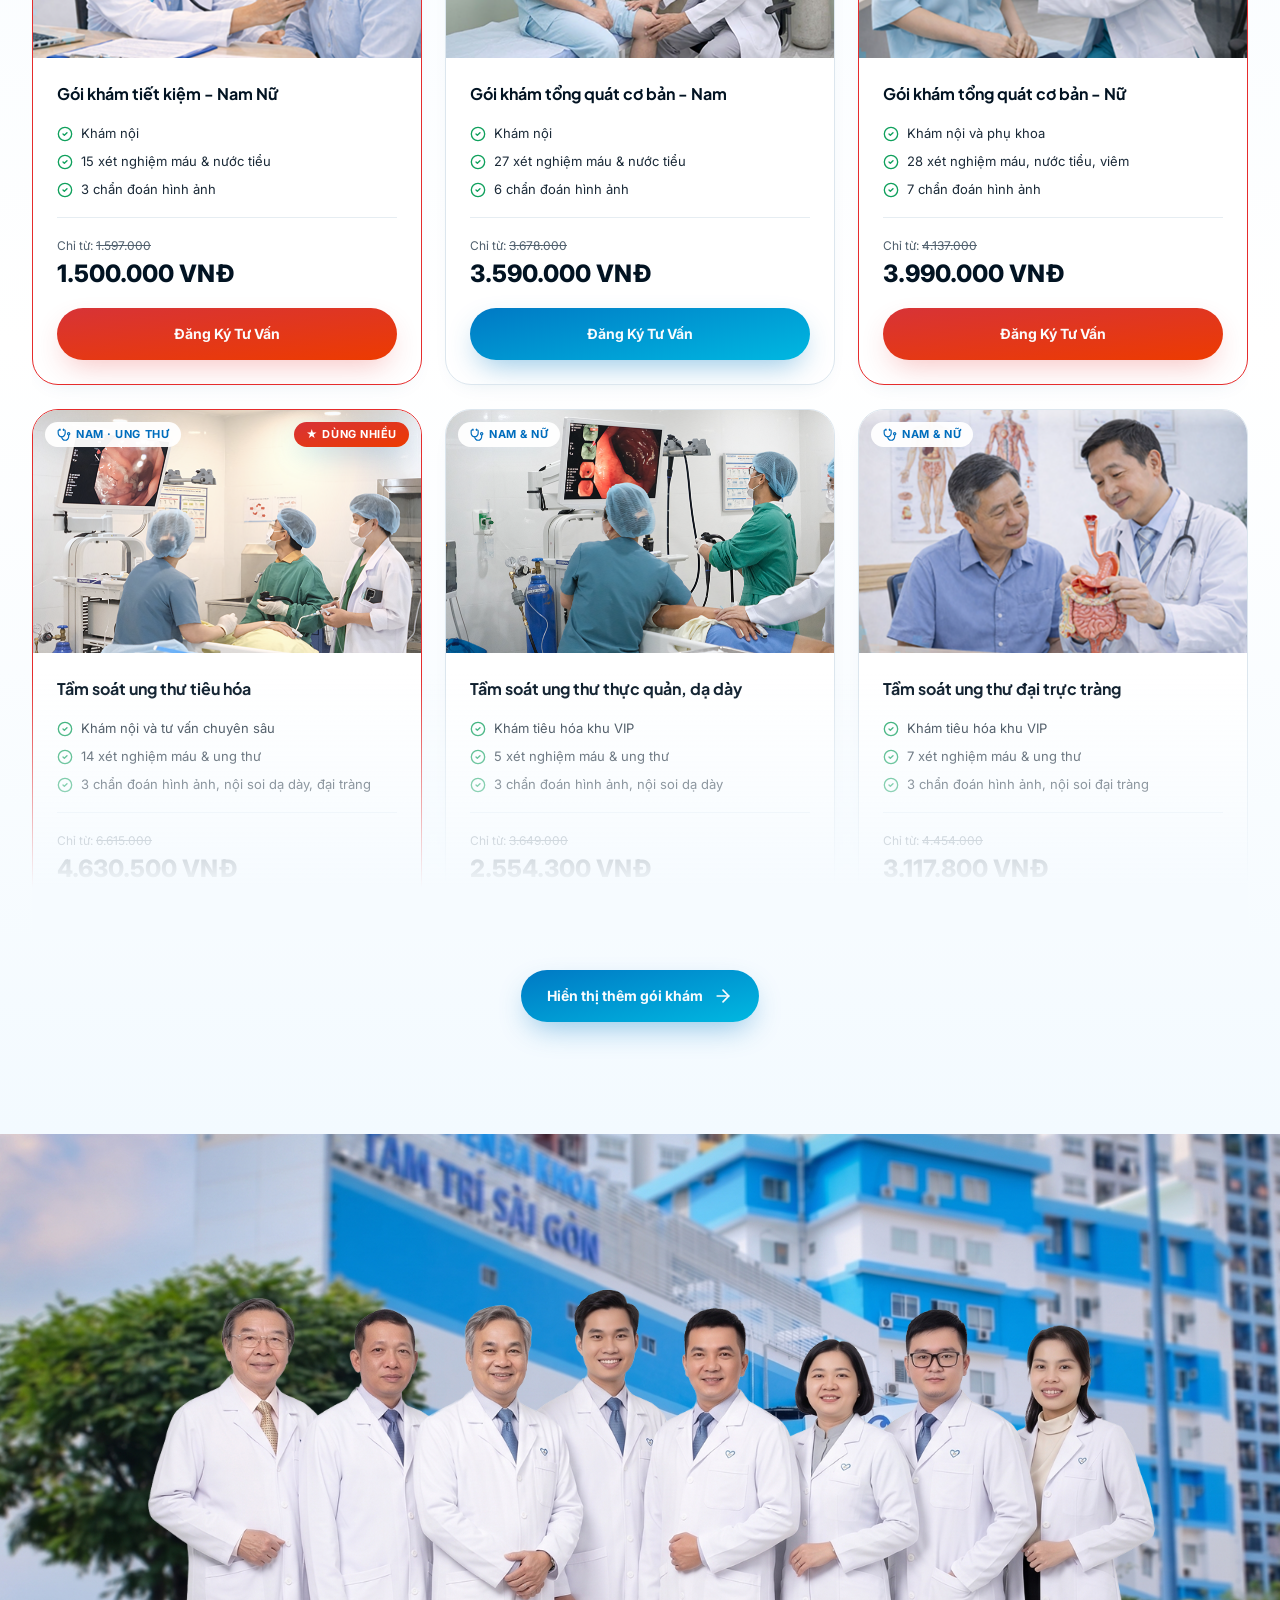
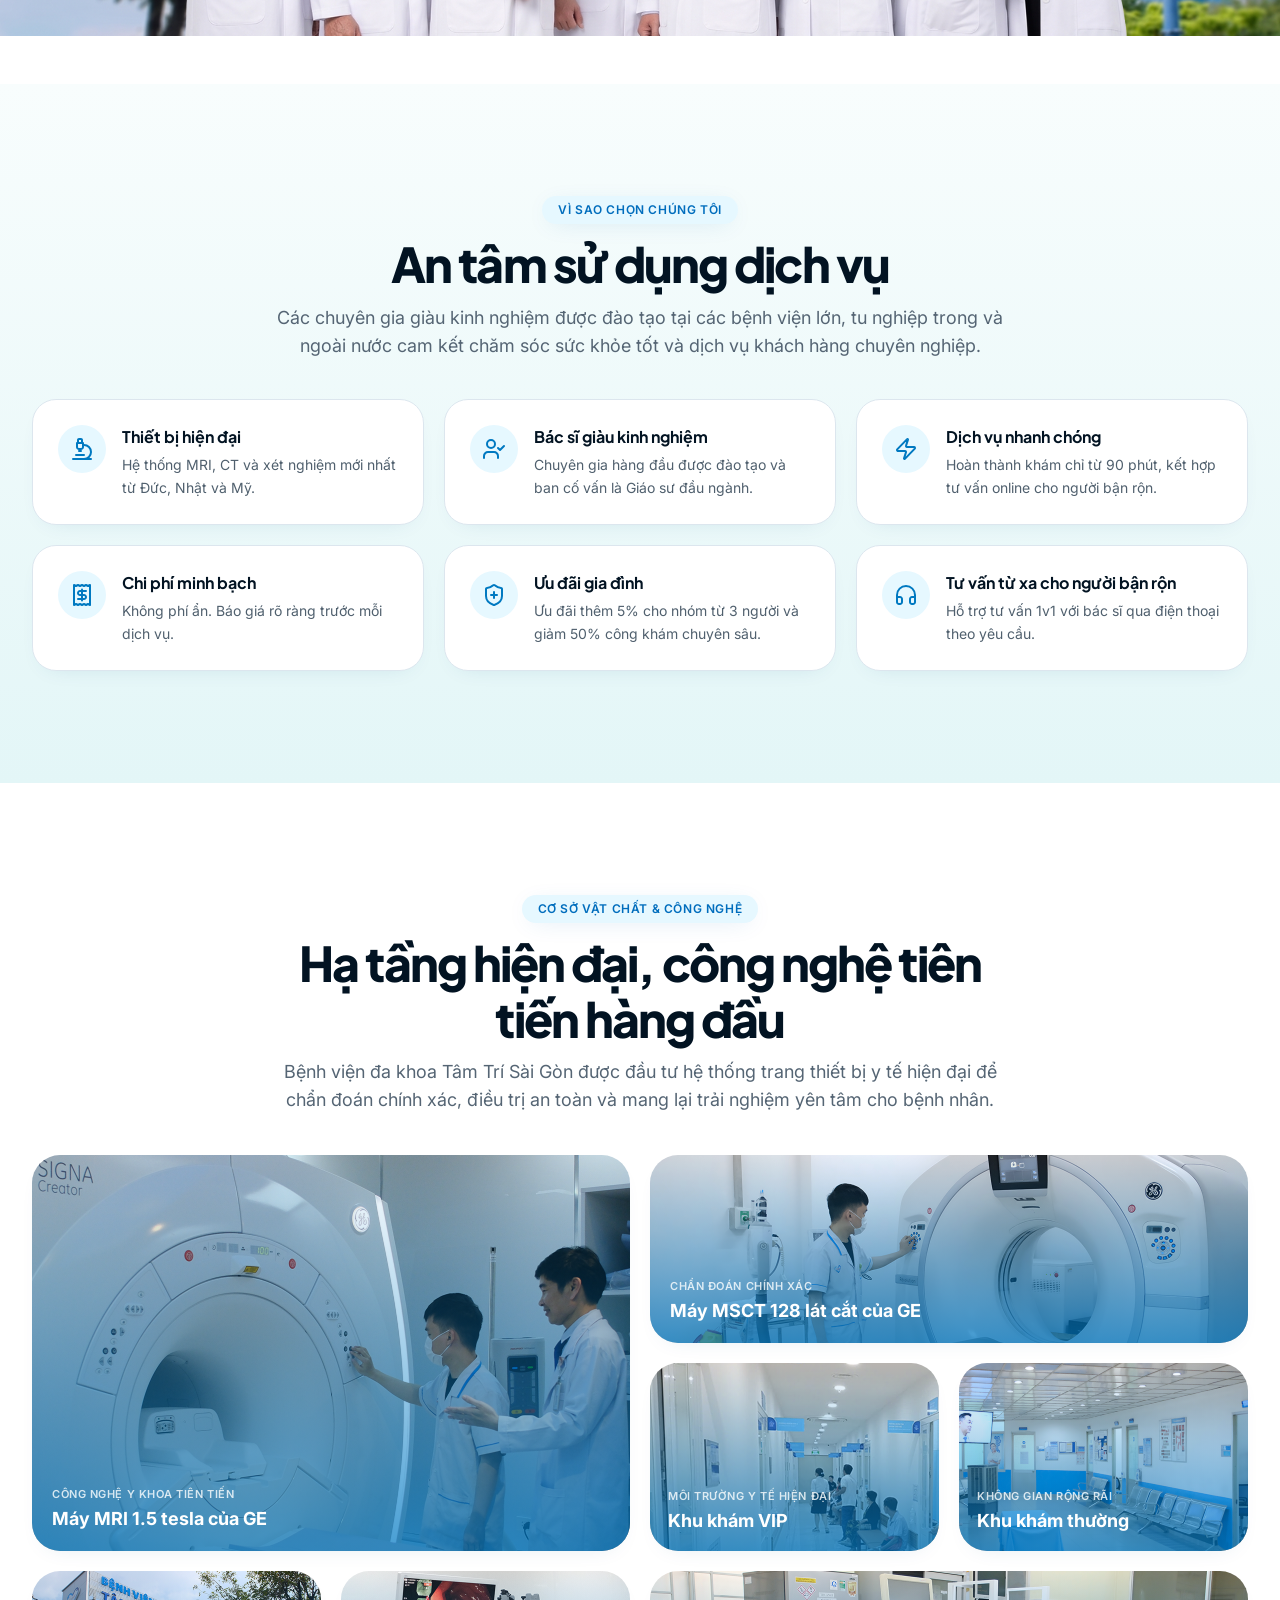
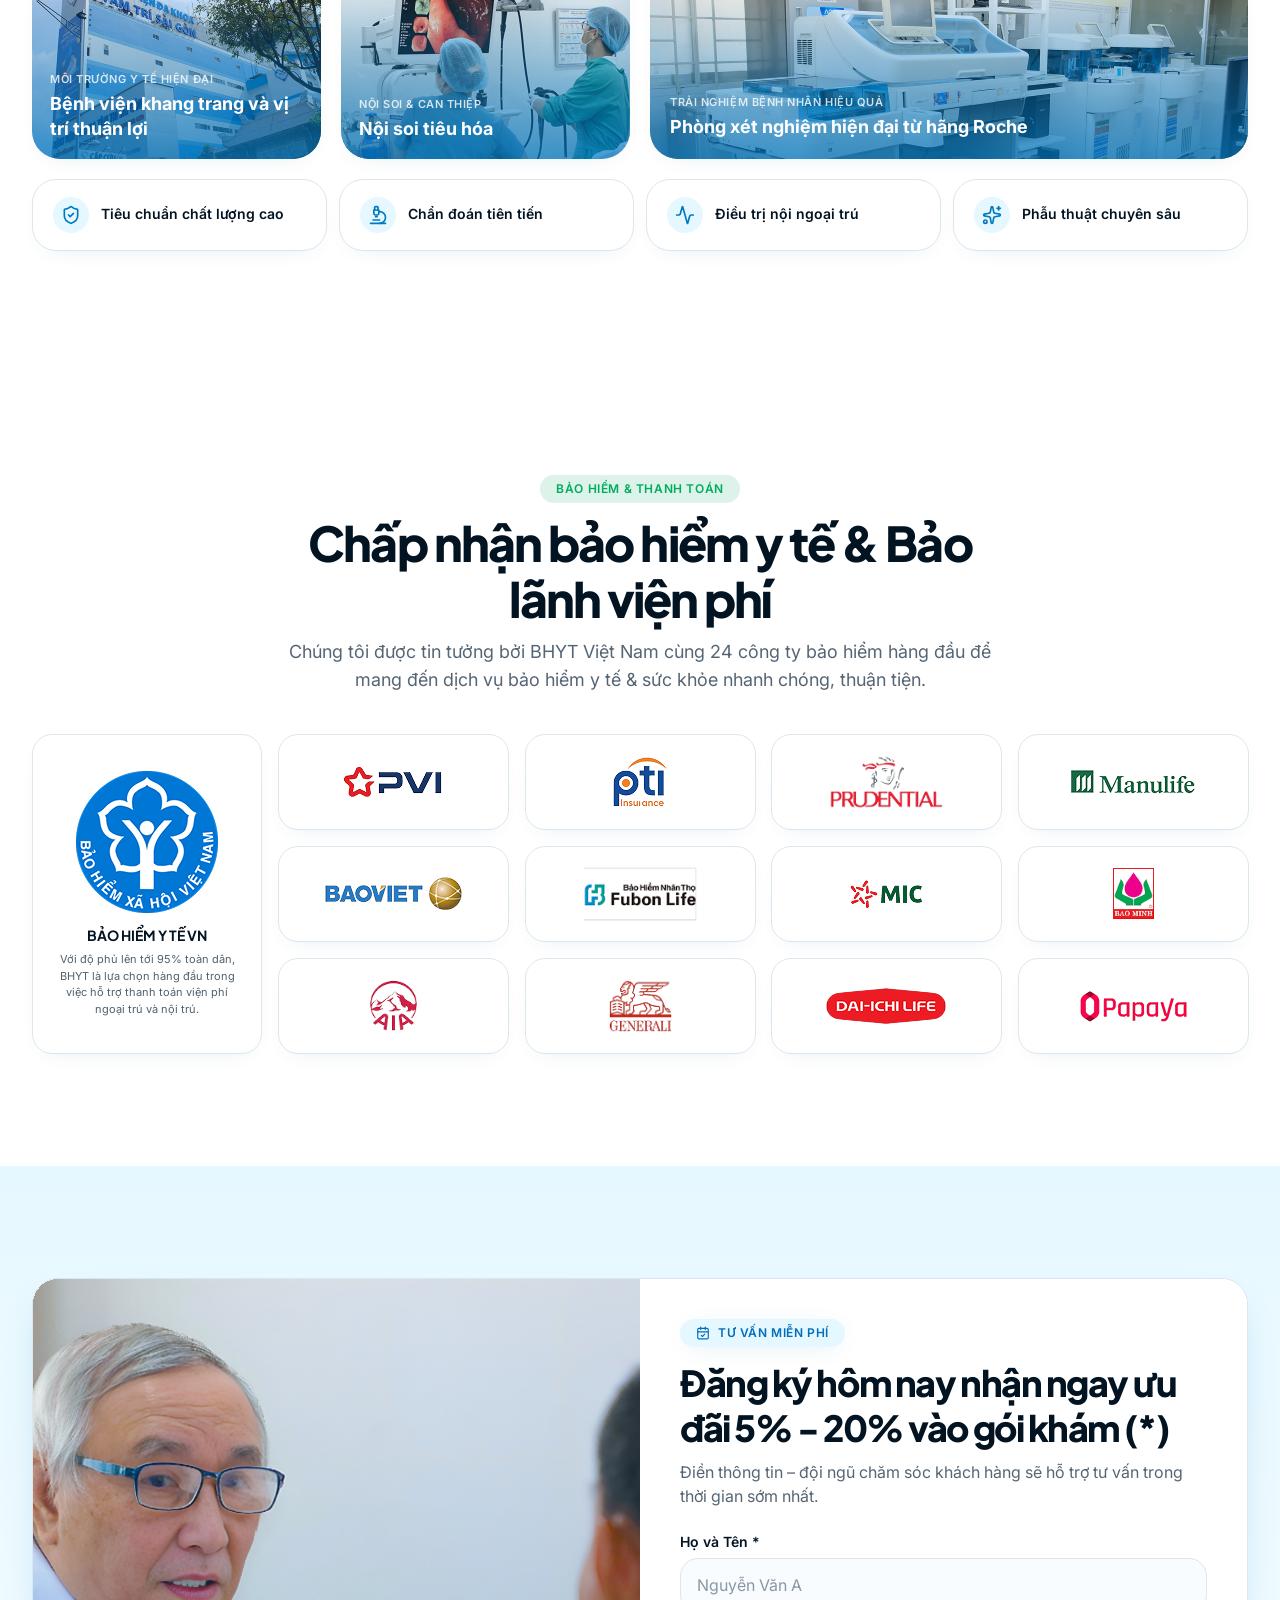
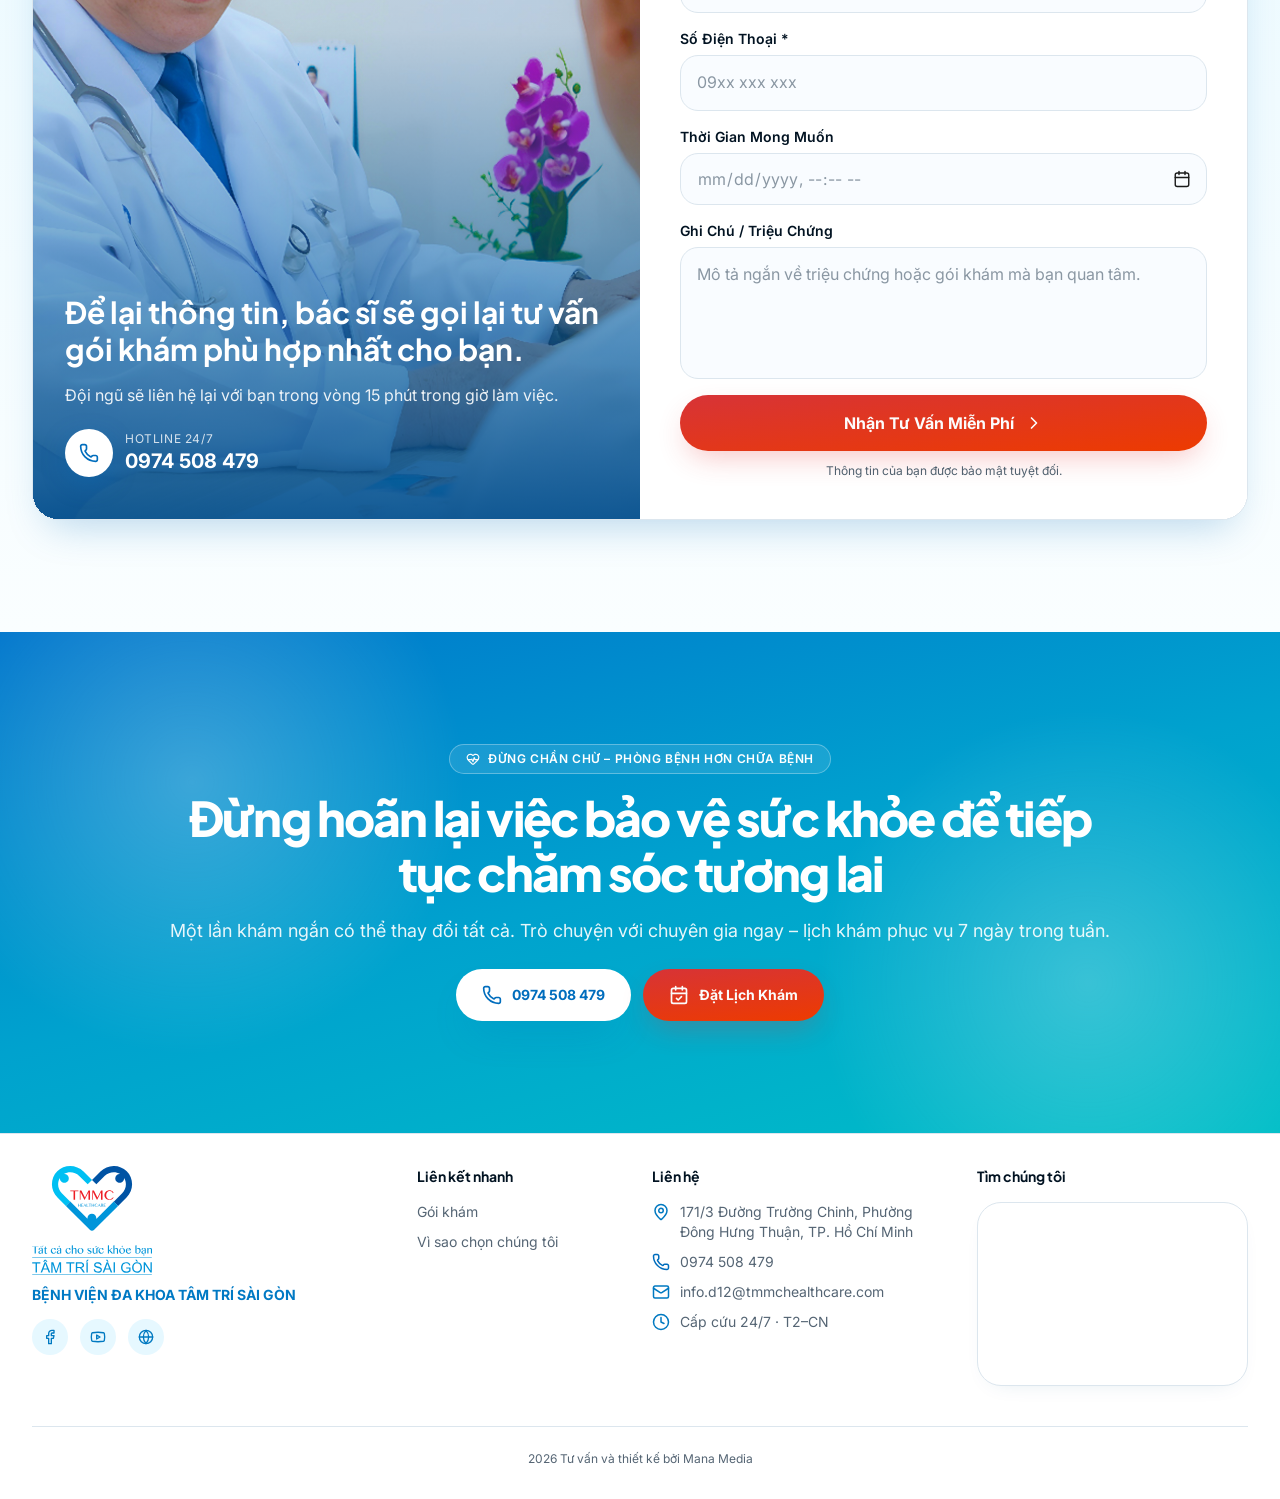
==== commit 5f5f7f74: "fix thêm" ====
--- a/index.html
+++ b/index.html
@@ -28,7 +28,7 @@
             <span>Bệnh viện Đa khoa</span>
           </span>
         </a>
-        <a class="btn btn-primary btn-download" href="#contact">
+        <a class="btn btn-primary btn-download" href="assets/docs/ho-so-nang-luc-tam-tri-sai-gon.pdf" download="Ho-so-nang-luc-Tam-Tri-Sai-Gon.pdf" target="_blank" rel="noopener">
           <span class="btn-icon" aria-hidden="true">
             <img class="icon-image" src="assets/icons/icon-18.svg" alt="" />
           </span>
@@ -265,7 +265,7 @@
           <div class="package-grid" id="package-grid">
             <article class="package-card package-card-featured" data-filters="all nam nu tong-quat">
               <div class="package-thumb">
-                <img src="assets/images/package-01.png?v=2" alt="Gói khám tiết kiệm Nam Nữ" />
+                <img src="assets/images/package-01.png?v=4" alt="Gói khám tiết kiệm Nam Nữ" />
                 <div class="card-badge-group">
                   <span class="badge badge-soft"><img class="icon-image badge-icon" src="assets/icons/icon-09.svg" alt="" />Nam &amp; Nữ</span>
                   <span class="badge badge-hot">★ Dùng nhiều</span>
@@ -288,7 +288,7 @@
 
             <article class="package-card" data-filters="all nam tong-quat">
               <div class="package-thumb">
-                <img src="assets/images/package-02.png?v=2" alt="Gói khám tổng quát cơ bản Nam" />
+                <img src="assets/images/package-02.png?v=4" alt="Gói khám tổng quát cơ bản Nam" />
                 <div class="card-badge-group">
                   <span class="badge badge-soft"><img class="icon-image badge-icon" src="assets/icons/icon-09.svg" alt="" />Nam</span>
                 </div>
@@ -310,7 +310,7 @@
 
             <article class="package-card package-card-featured" data-filters="all nu tong-quat">
               <div class="package-thumb">
-                <img src="assets/images/package-03.png?v=2" alt="Gói khám tổng quát cơ bản Nữ" />
+                <img src="assets/images/package-03.png?v=4" alt="Gói khám tổng quát cơ bản Nữ" />
                 <div class="card-badge-group">
                   <span class="badge badge-soft"><img class="icon-image badge-icon" src="assets/icons/icon-09.svg" alt="" />Nữ</span>
                   <span class="badge badge-hot">★ Dùng nhiều</span>
@@ -333,7 +333,7 @@
 
             <article class="package-card package-card-featured" data-filters="all nam ung-thu tieu-hoa">
               <div class="package-thumb">
-                <img src="assets/images/package-04.png?v=2" alt="Tầm soát ung thư tiêu hóa" />
+                <img src="assets/images/package-04.png?v=4" alt="Tầm soát ung thư tiêu hóa" />
                 <div class="card-badge-group">
                   <span class="badge badge-soft"><img class="icon-image badge-icon" src="assets/icons/icon-09.svg" alt="" />Nam · Ung thư</span>
                   <span class="badge badge-hot">★ Dùng nhiều</span>
@@ -356,7 +356,7 @@
 
             <article class="package-card" data-filters="all nam nu ung-thu tieu-hoa">
               <div class="package-thumb">
-                <img src="assets/images/package-05.png?v=2" alt="Tầm soát ung thư thực quản dạ dày" />
+                <img src="assets/images/package-05.png?v=4" alt="Tầm soát ung thư thực quản dạ dày" />
                 <div class="card-badge-group">
                   <span class="badge badge-soft"><img class="icon-image badge-icon" src="assets/icons/icon-09.svg" alt="" />Nam &amp; Nữ</span>
                 </div>
@@ -378,7 +378,7 @@
 
             <article class="package-card" data-filters="all nam nu ung-thu tieu-hoa">
               <div class="package-thumb">
-                <img src="assets/images/package-06.png?v=2" alt="Tầm soát ung thư đại trực tràng" />
+                <img src="assets/images/package-06.png?v=4" alt="Tầm soát ung thư đại trực tràng" />
                 <div class="card-badge-group">
                   <span class="badge badge-soft"><img class="icon-image badge-icon" src="assets/icons/icon-09.svg" alt="" />Nam &amp; Nữ</span>
                 </div>
@@ -400,7 +400,7 @@
 
             <article class="package-card" data-filters="all nam nu tim-mach">
               <div class="package-thumb">
-                <img src="assets/images/package-07.png?v=2" alt="Tầm soát tim mạch" />
+                <img src="assets/images/package-07.png?v=4" alt="Tầm soát tim mạch" />
                 <div class="card-badge-group">
                   <span class="badge badge-soft"><img class="icon-image badge-icon" src="assets/icons/icon-09.svg" alt="" />Nam &amp; Nữ</span>
                 </div>
@@ -422,7 +422,7 @@
 
             <article class="package-card package-card-featured" data-filters="all nam nu dot-quy">
               <div class="package-thumb">
-                <img src="assets/images/package-08.png?v=3" alt="Tầm soát đột quỵ" />
+                <img src="assets/images/package-08.png?v=4" alt="Tầm soát đột quỵ" />
                 <div class="card-badge-group">
                   <span class="badge badge-soft"><img class="icon-image badge-icon" src="assets/icons/icon-09.svg" alt="" />Nam &amp; Nữ</span>
                   <span class="badge badge-hot">★ Dùng nhiều</span>
@@ -445,7 +445,7 @@
 
             <article class="package-card" data-filters="all nu ung-thu">
               <div class="package-thumb">
-                <img src="assets/images/package-09.png?v=2" alt="Tầm soát ung thư cổ tử cung và vú" />
+                <img src="assets/images/package-09.png?v=4" alt="Tầm soát ung thư cổ tử cung và vú" />
                 <div class="card-badge-group">
                   <span class="badge badge-soft"><img class="icon-image badge-icon" src="assets/icons/icon-09.svg" alt="" />Nữ</span>
                 </div>
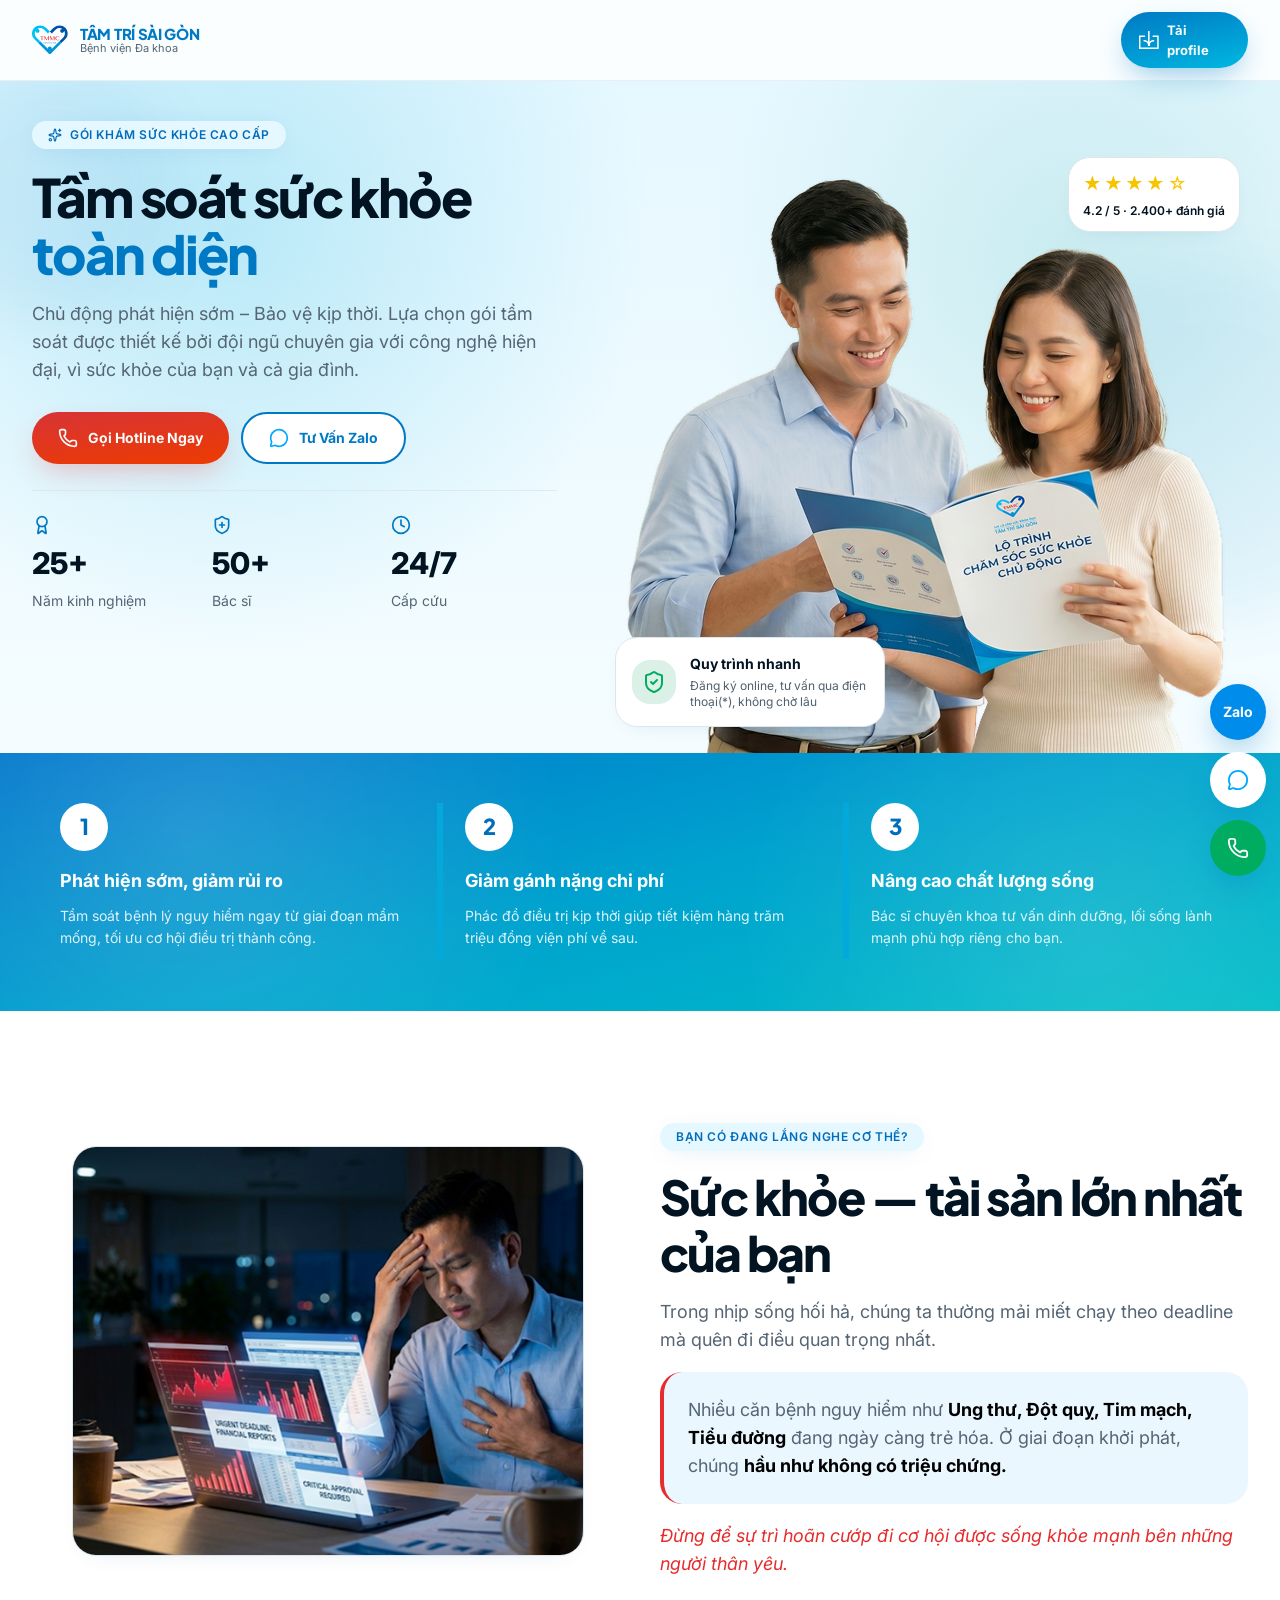
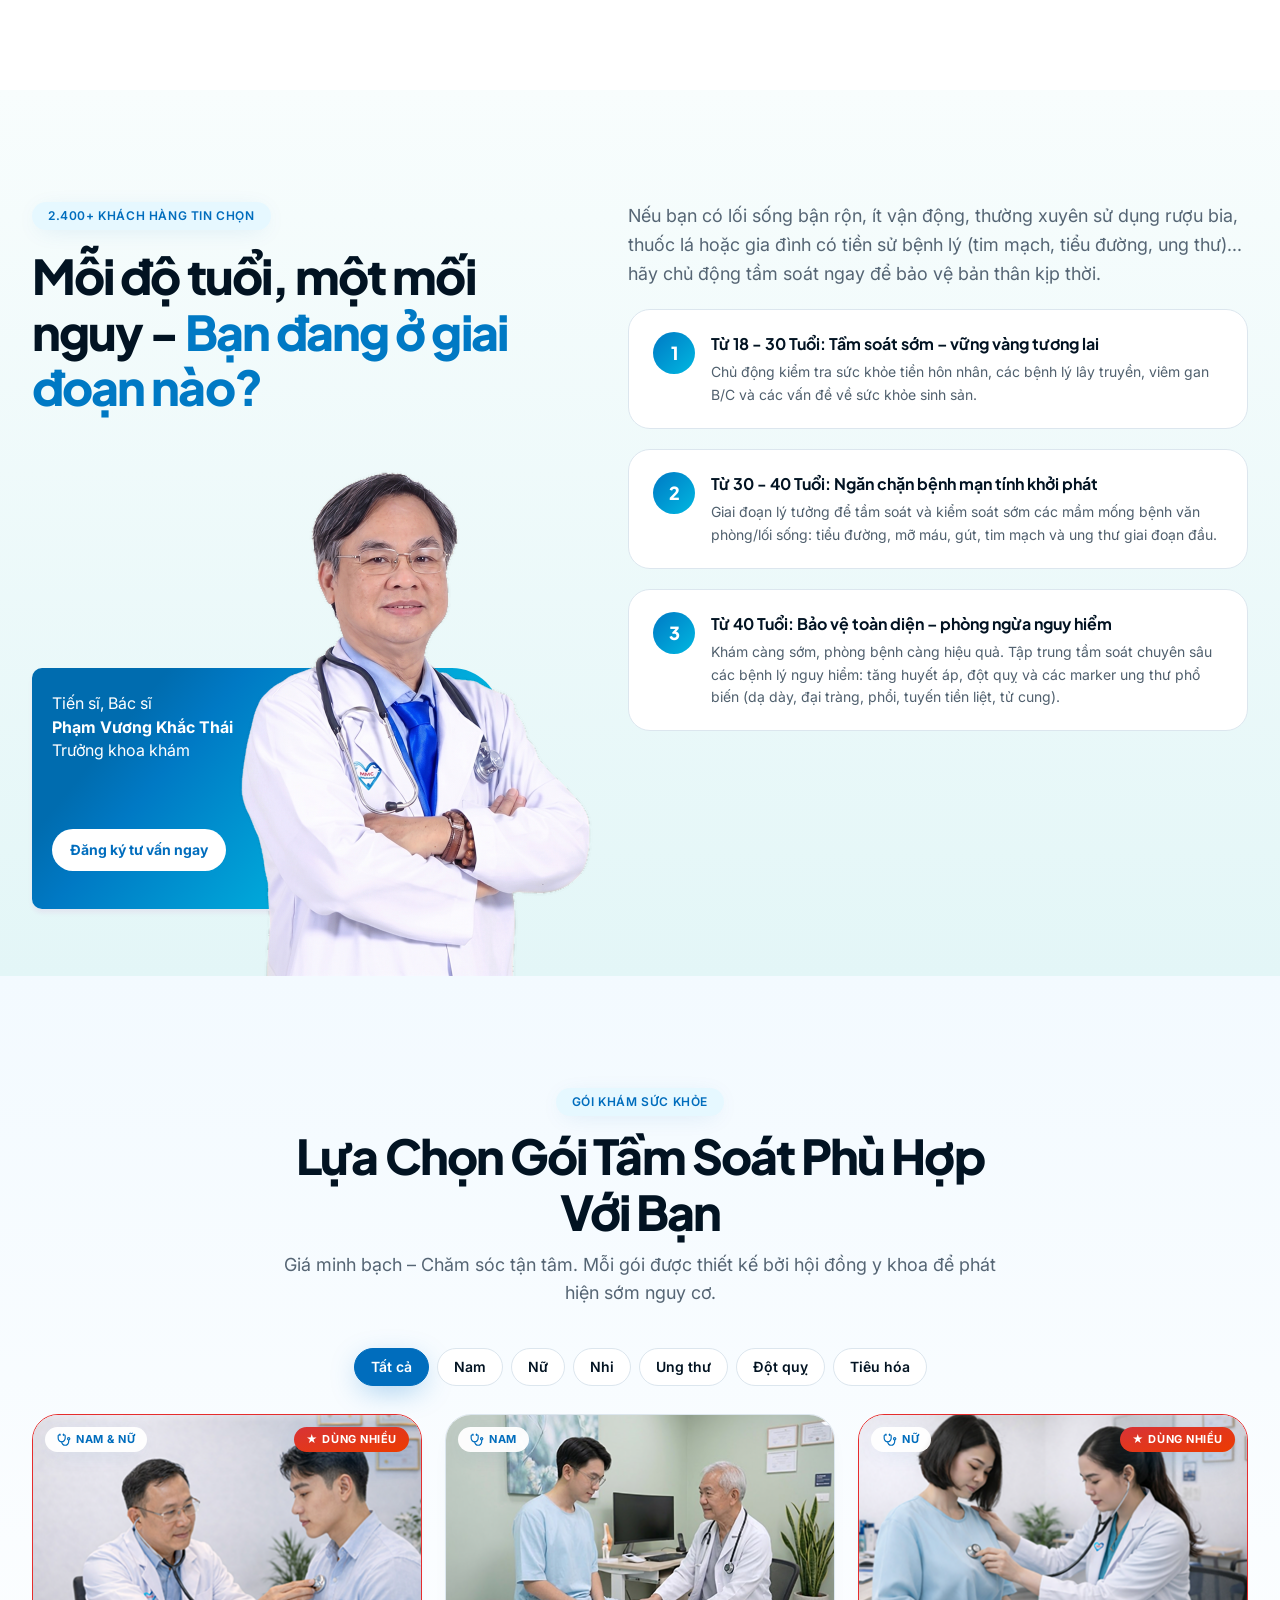
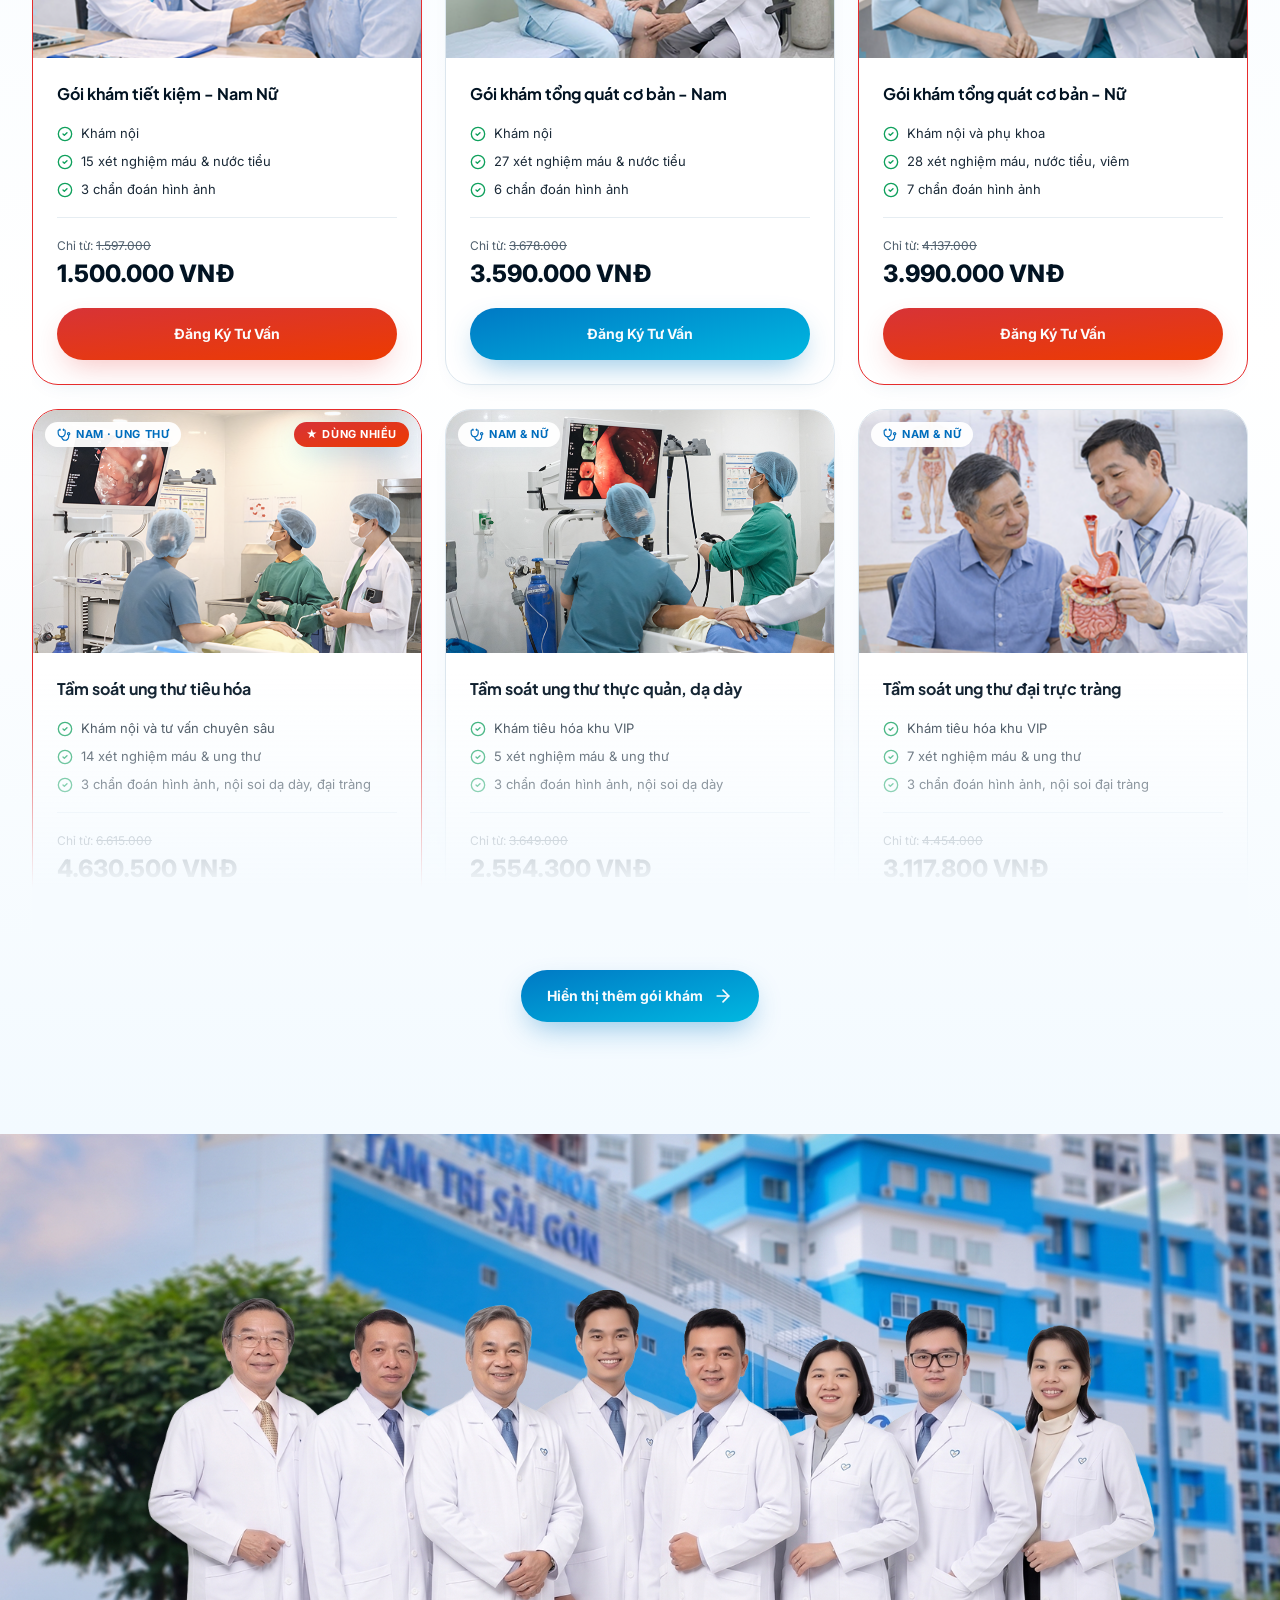
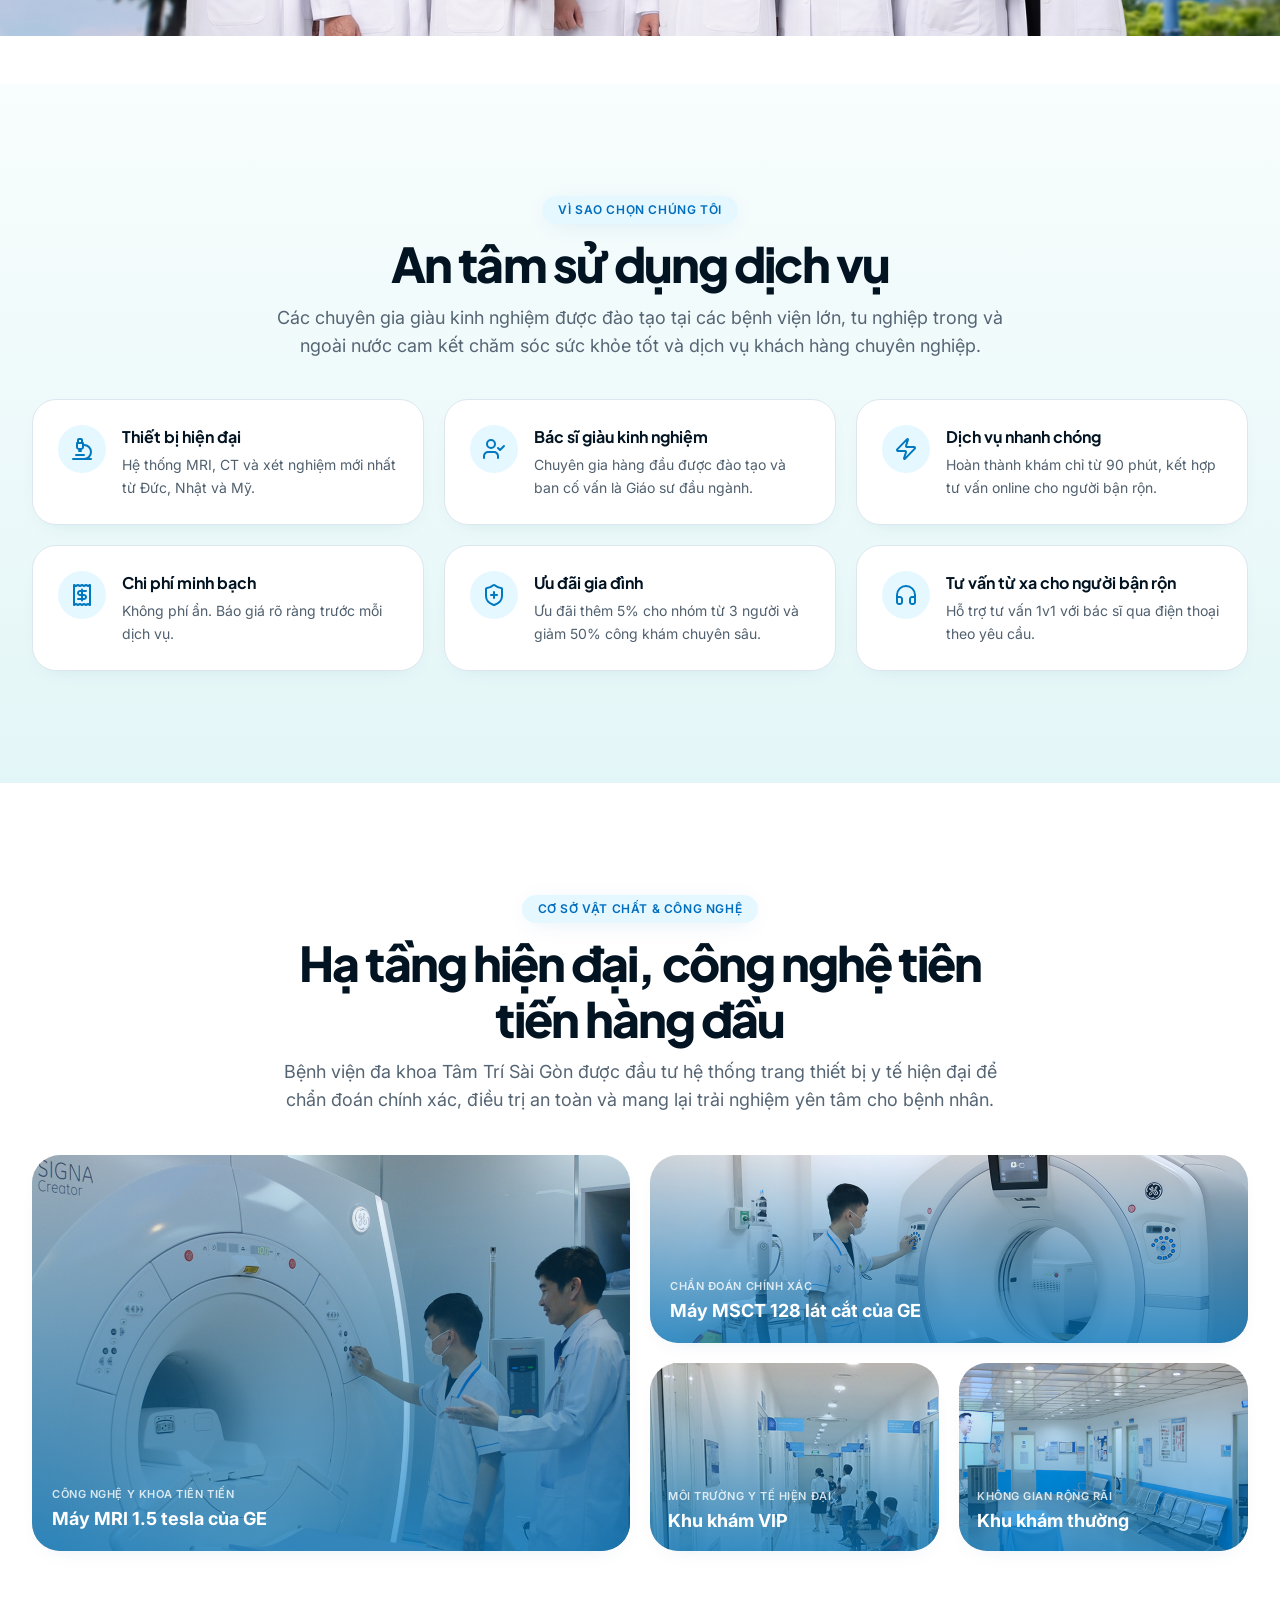
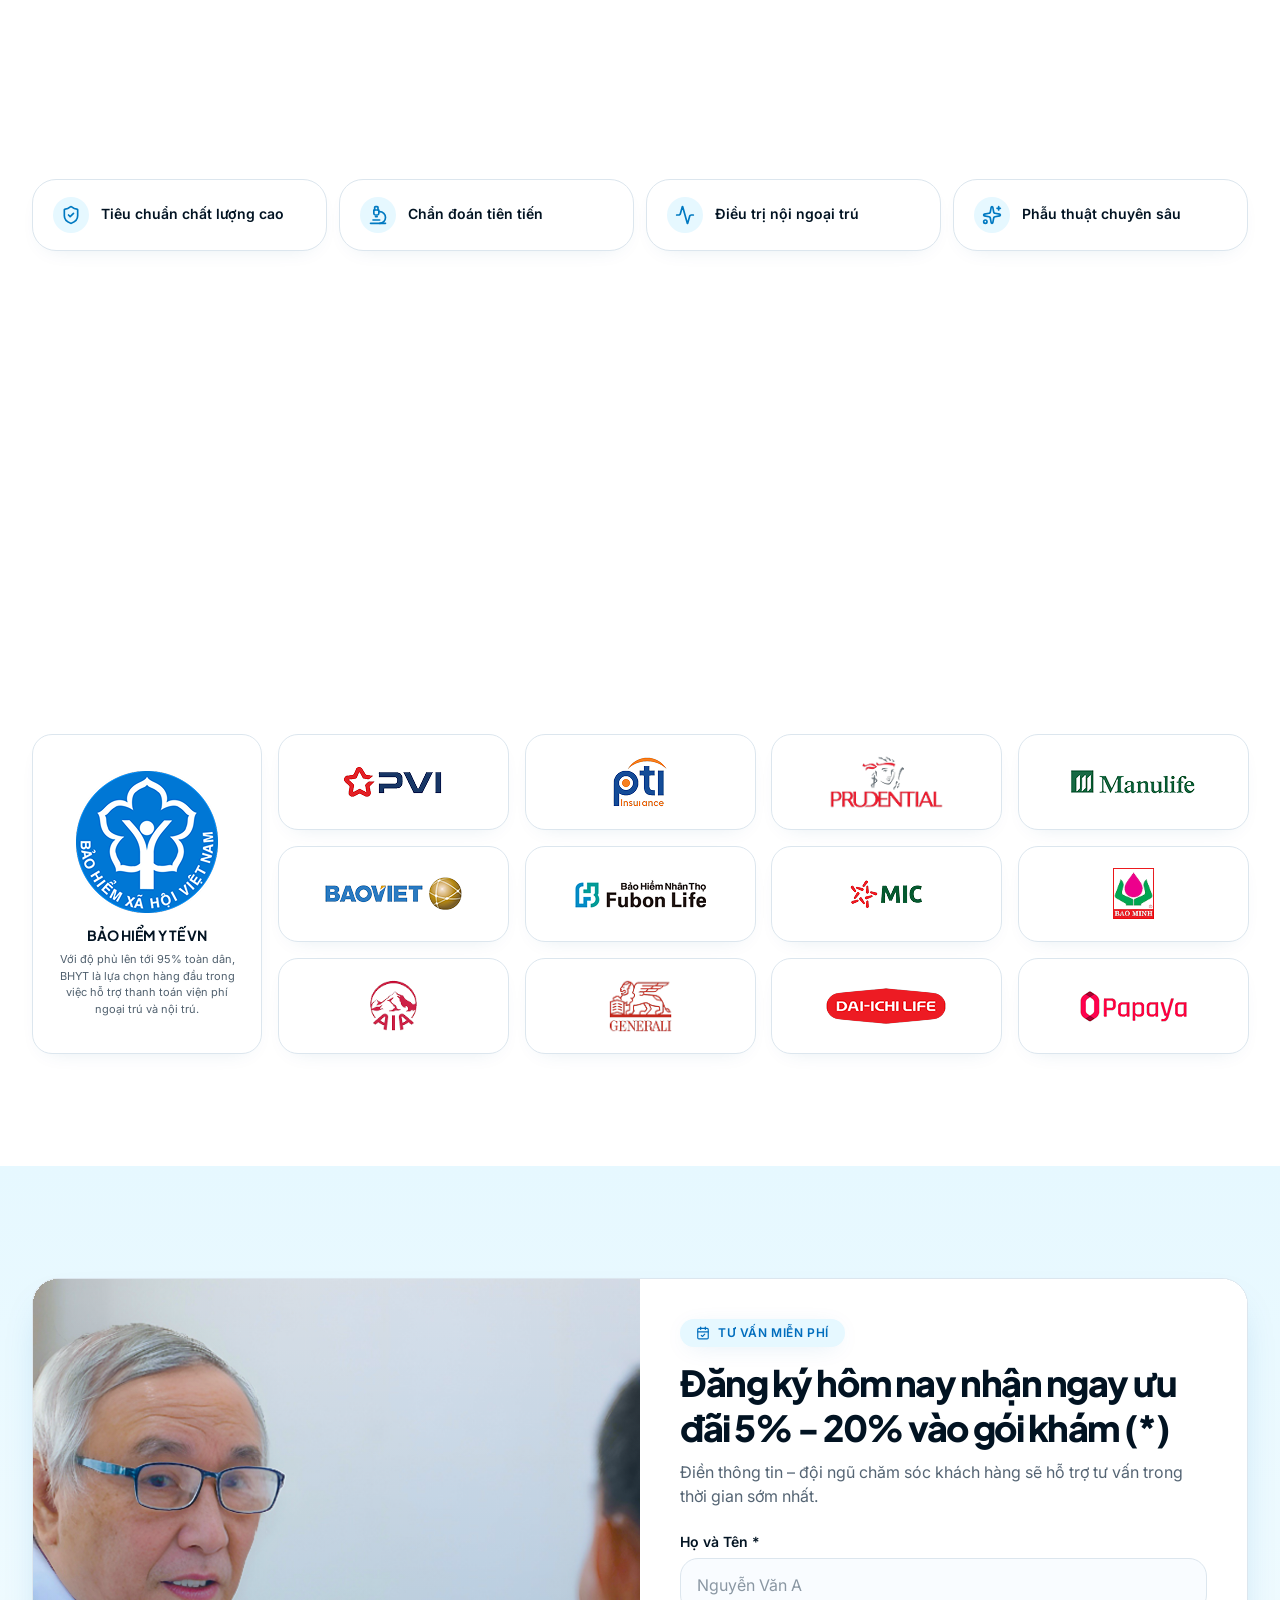
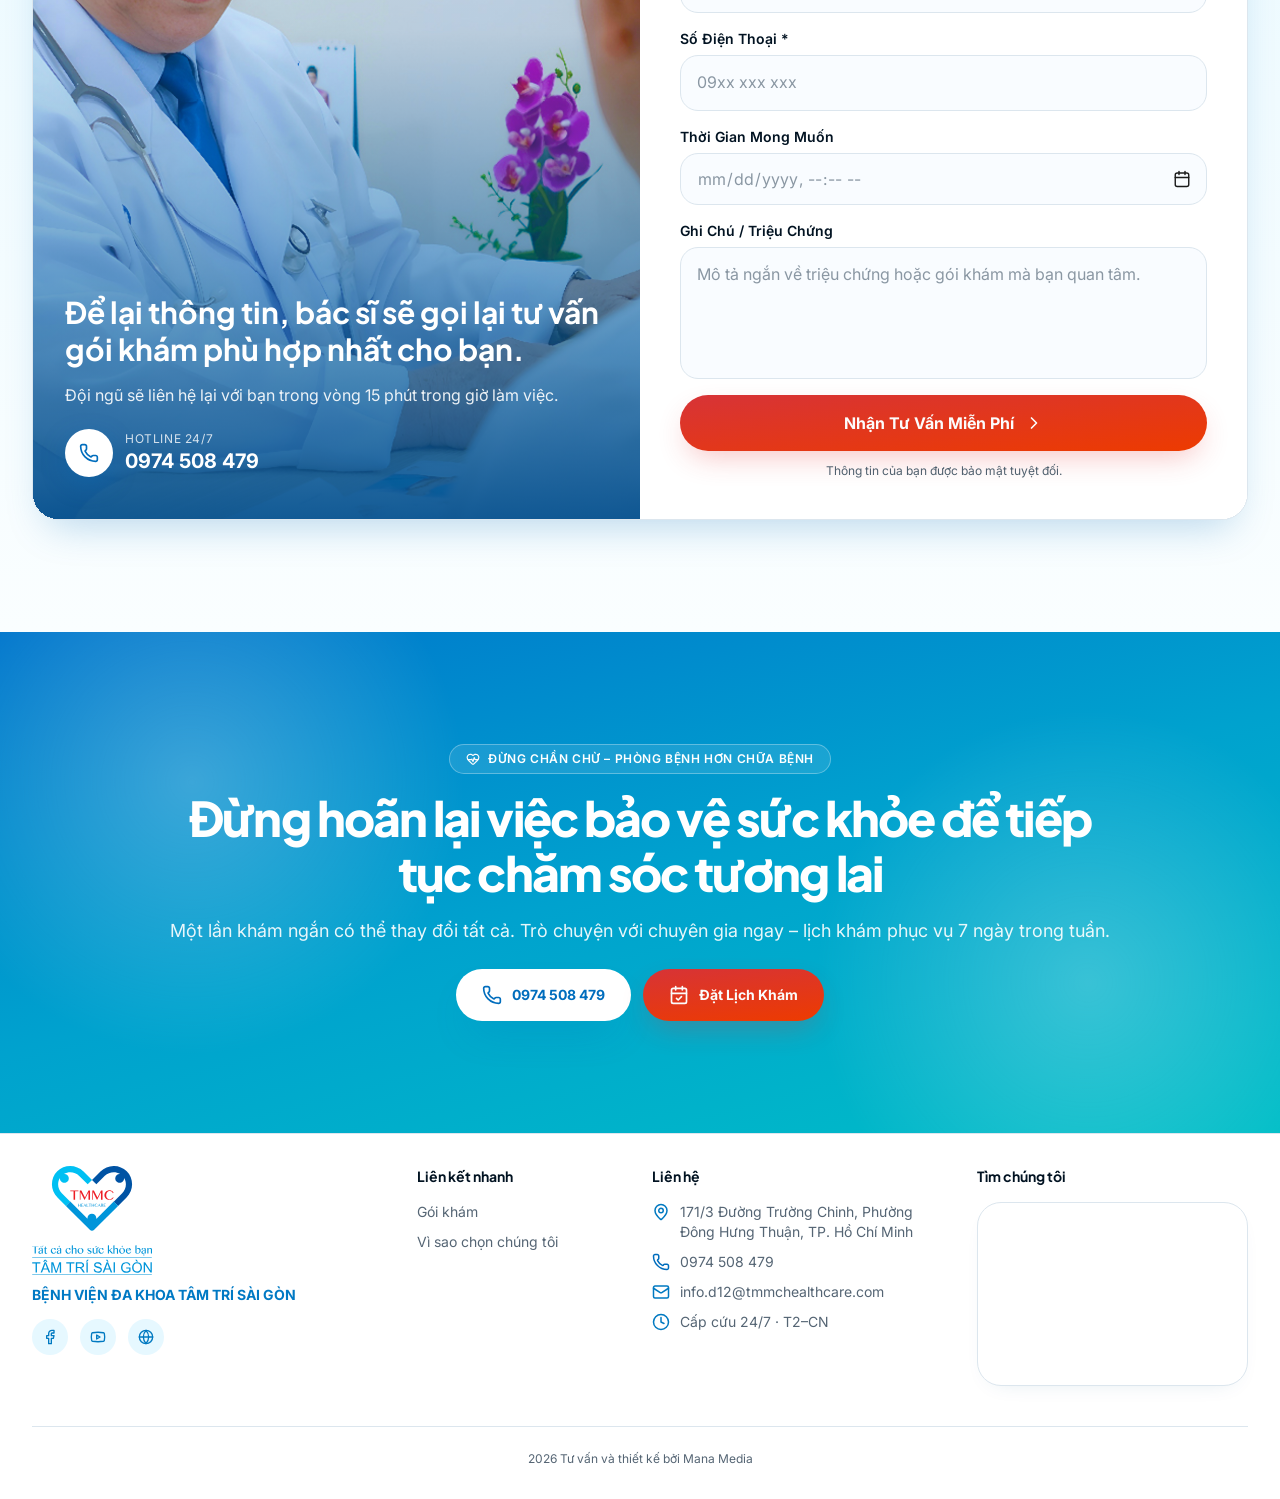
==== commit 89c81b7d: "fix thêm" ====
--- a/index.html
+++ b/index.html
@@ -817,7 +817,7 @@
               <div class="insurance-logo"><img src="assets/logos/logo-08.png?v=2" alt="Prudential" /></div>
               <div class="insurance-logo"><img src="assets/logos/logo-04.png?v=2" alt="Manulife" /></div>
               <div class="insurance-logo"><img src="assets/logos/logo-03.png?v=2" alt="Bảo Việt" /></div>
-              <div class="insurance-logo"><img src="assets/logos/logo-12.png?v=2" alt="Fubon Life" /></div>
+              <div class="insurance-logo"><img src="assets/logos/logo-12.png?v=3" alt="Fubon Life" /></div>
               <div class="insurance-logo"><img src="assets/logos/logo-05.png?v=2" alt="MIC" /></div>
               <div class="insurance-logo"><img src="assets/logos/logo-10.png?v=2" alt="Bảo Minh" /></div>
               <div class="insurance-logo"><img src="assets/logos/logo-02.png?v=2" alt="AIA" /></div>
